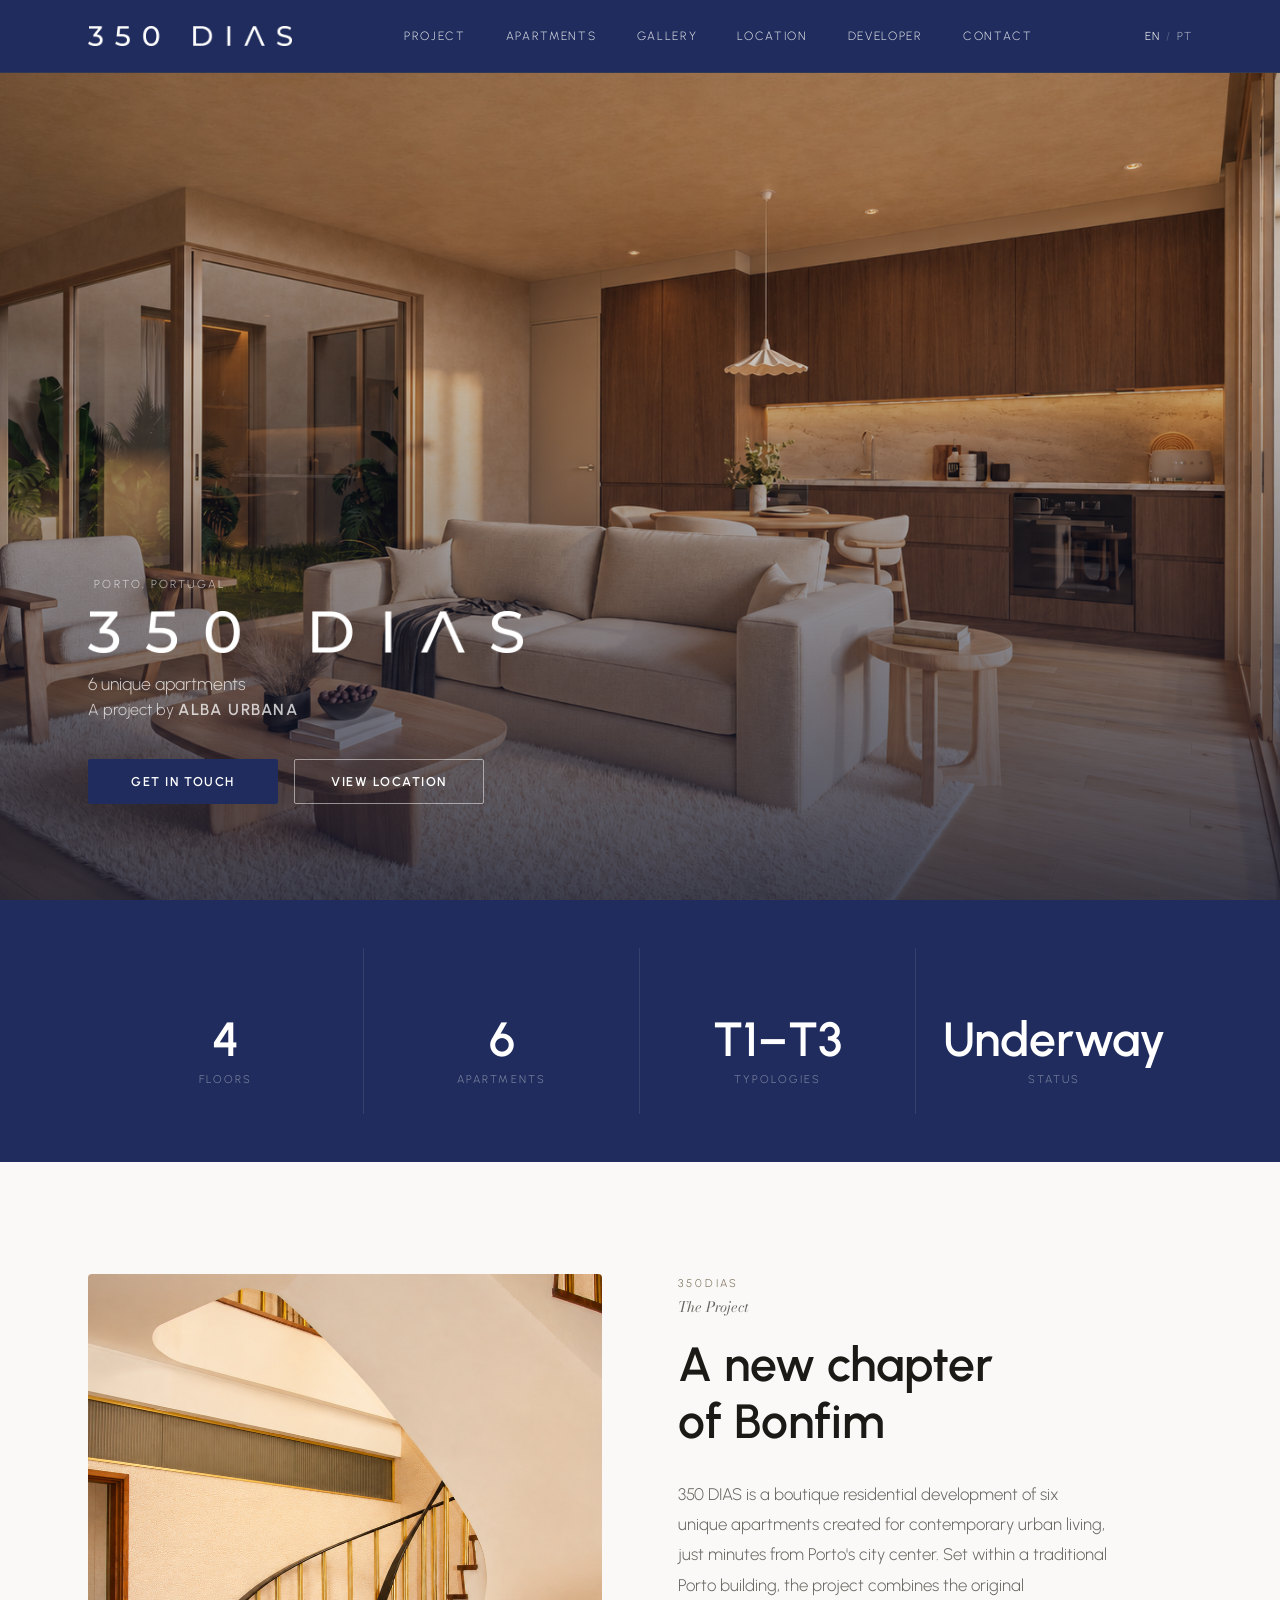
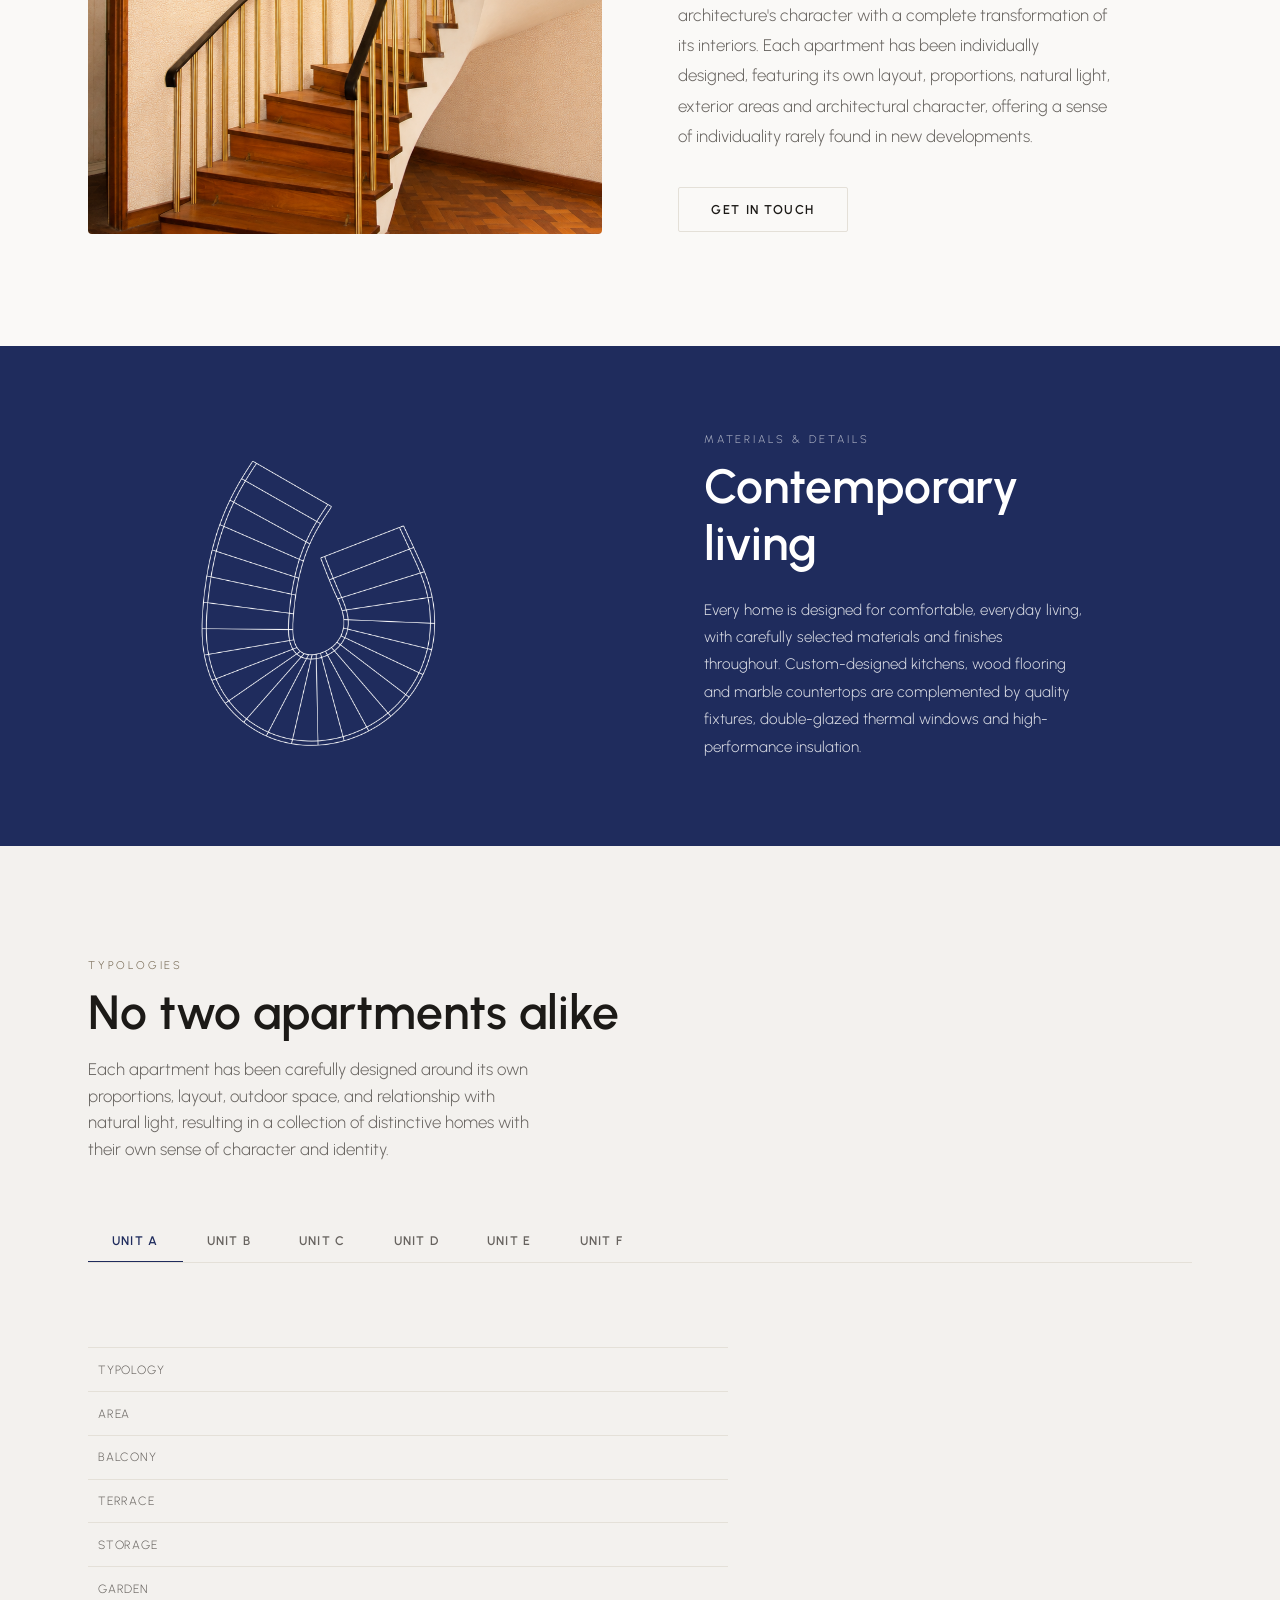
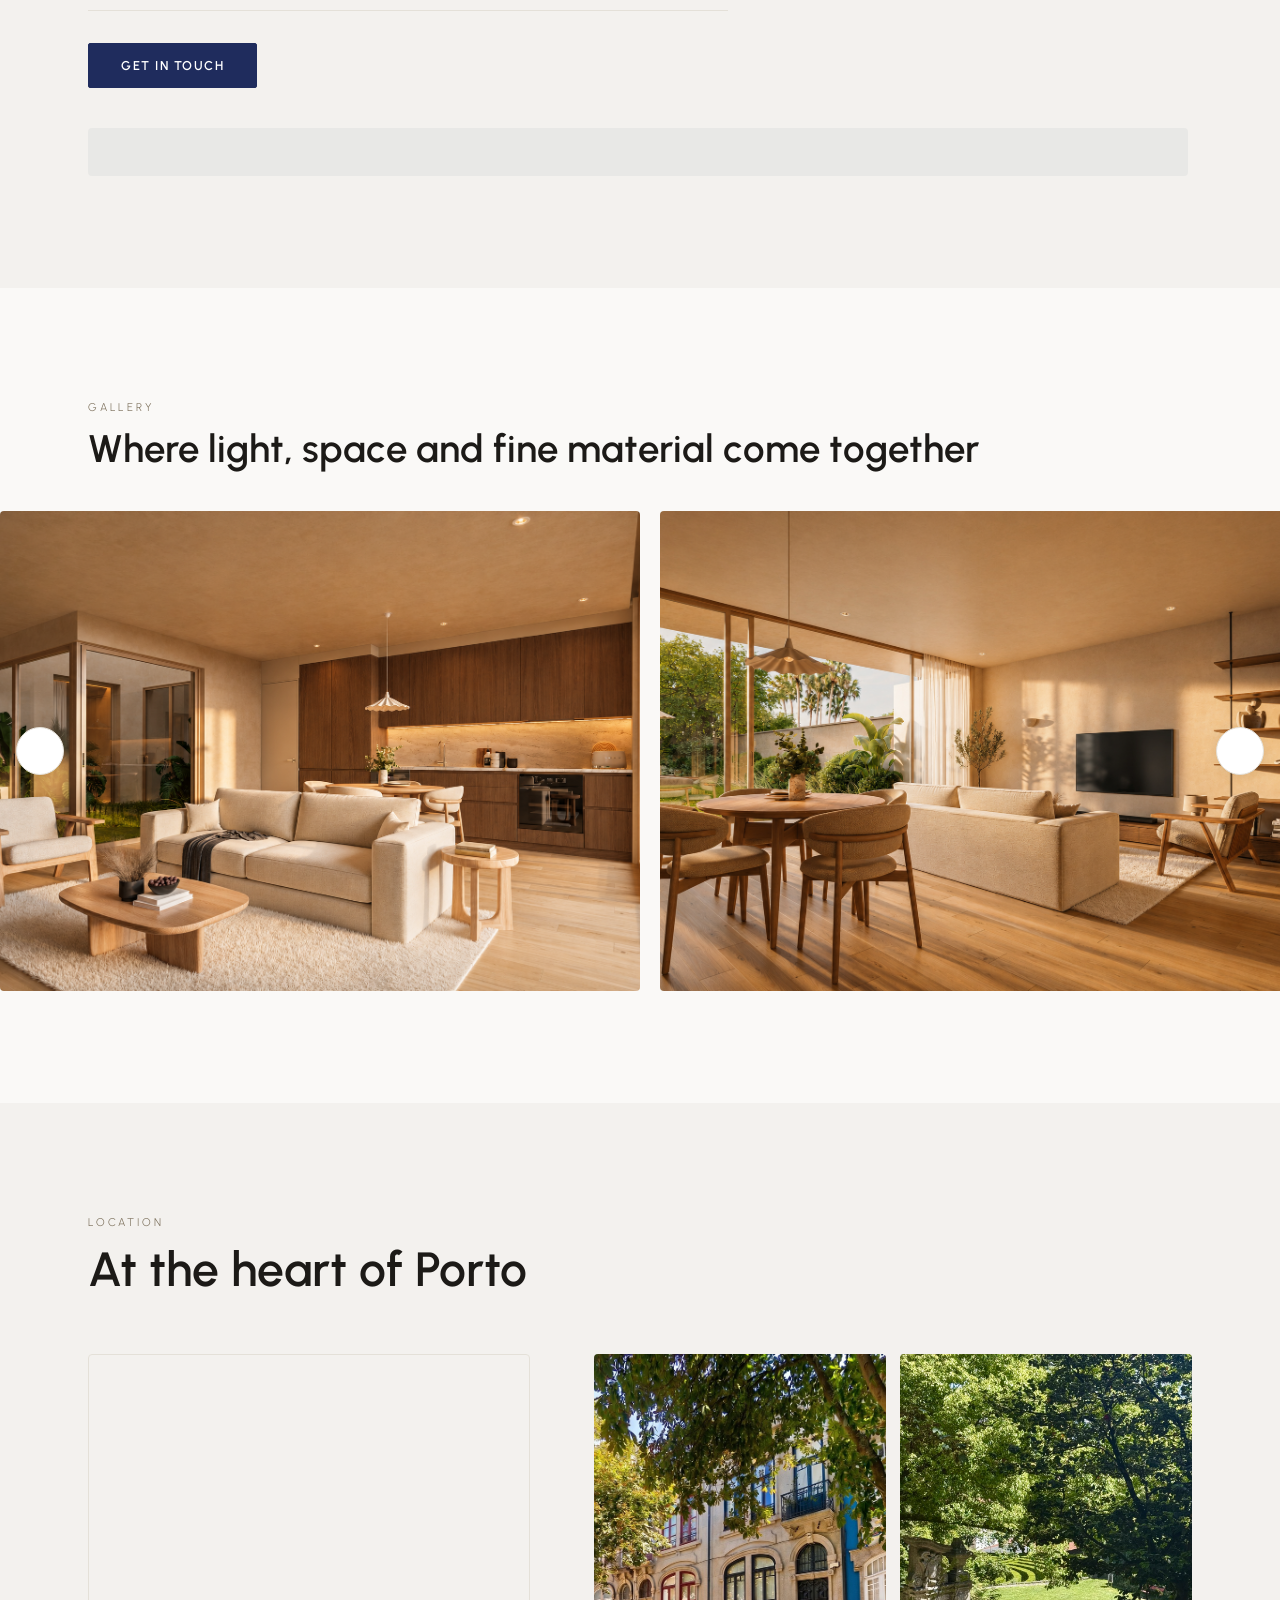
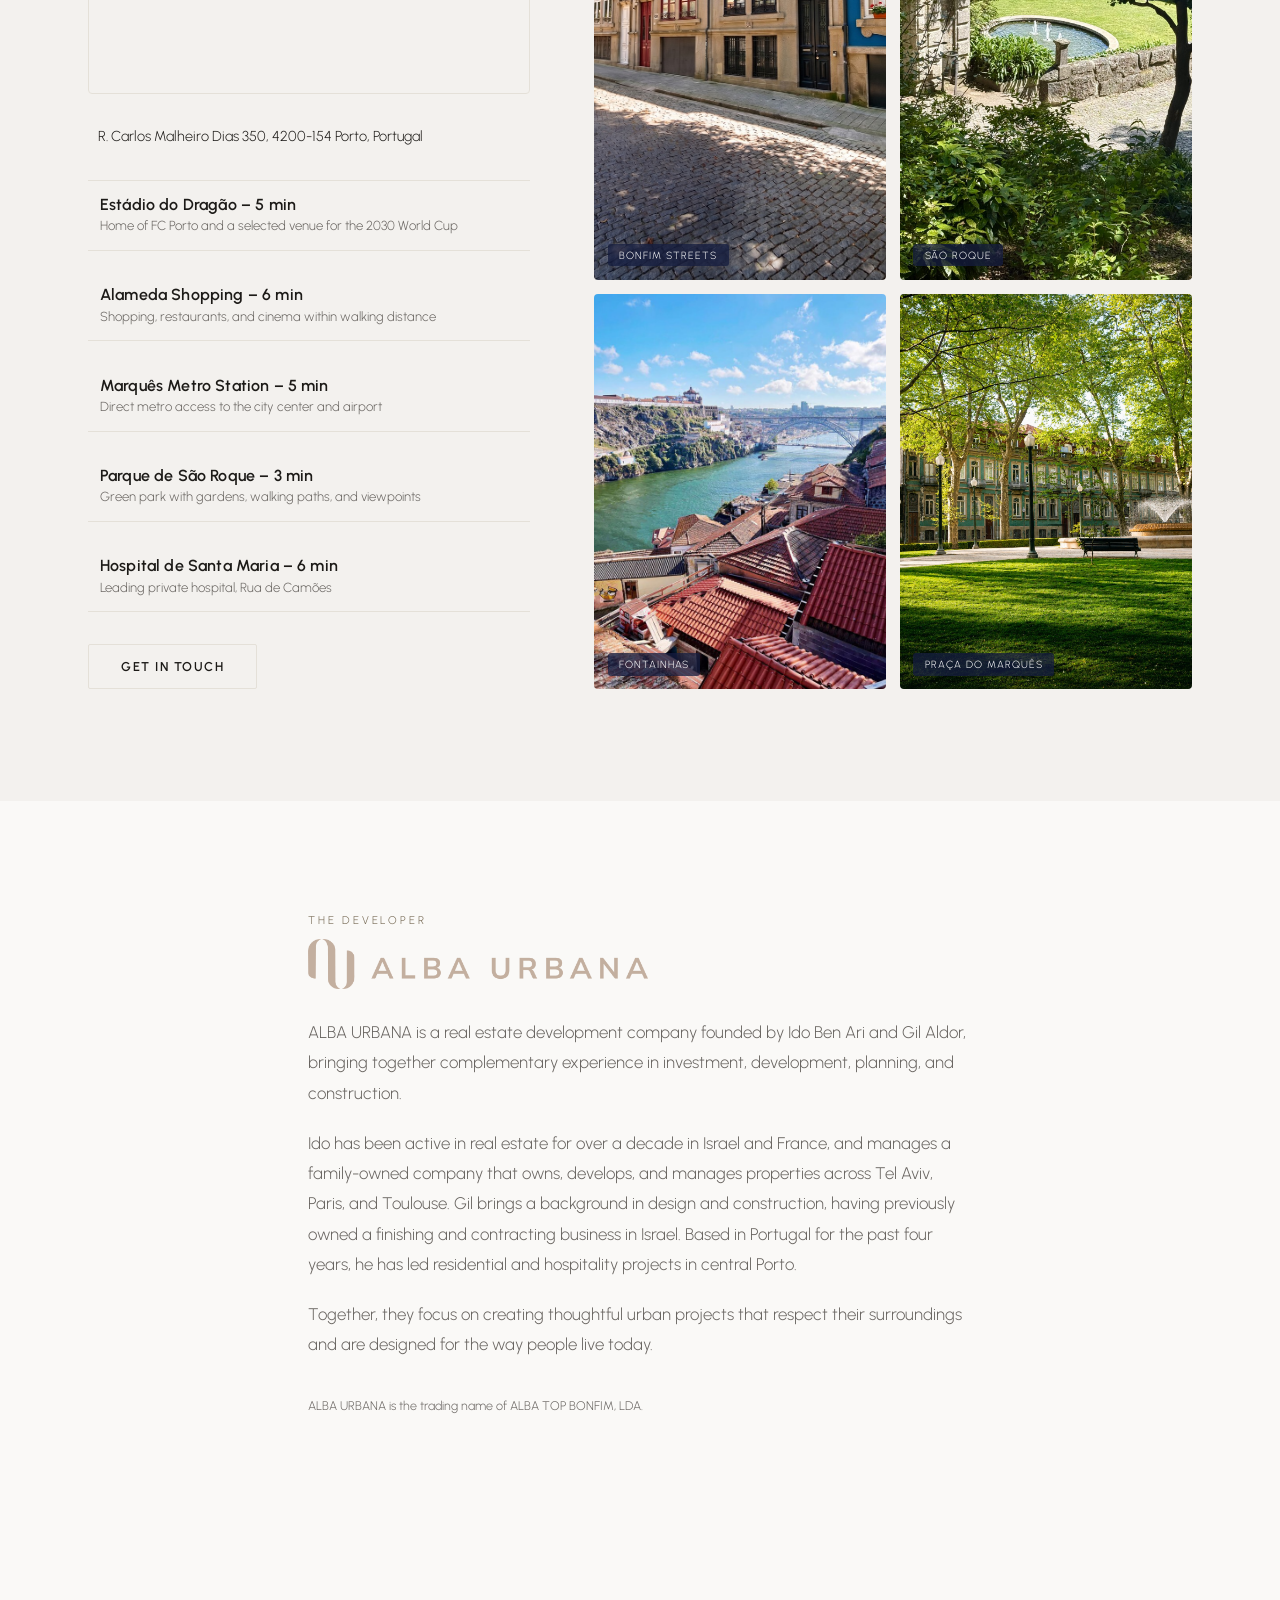
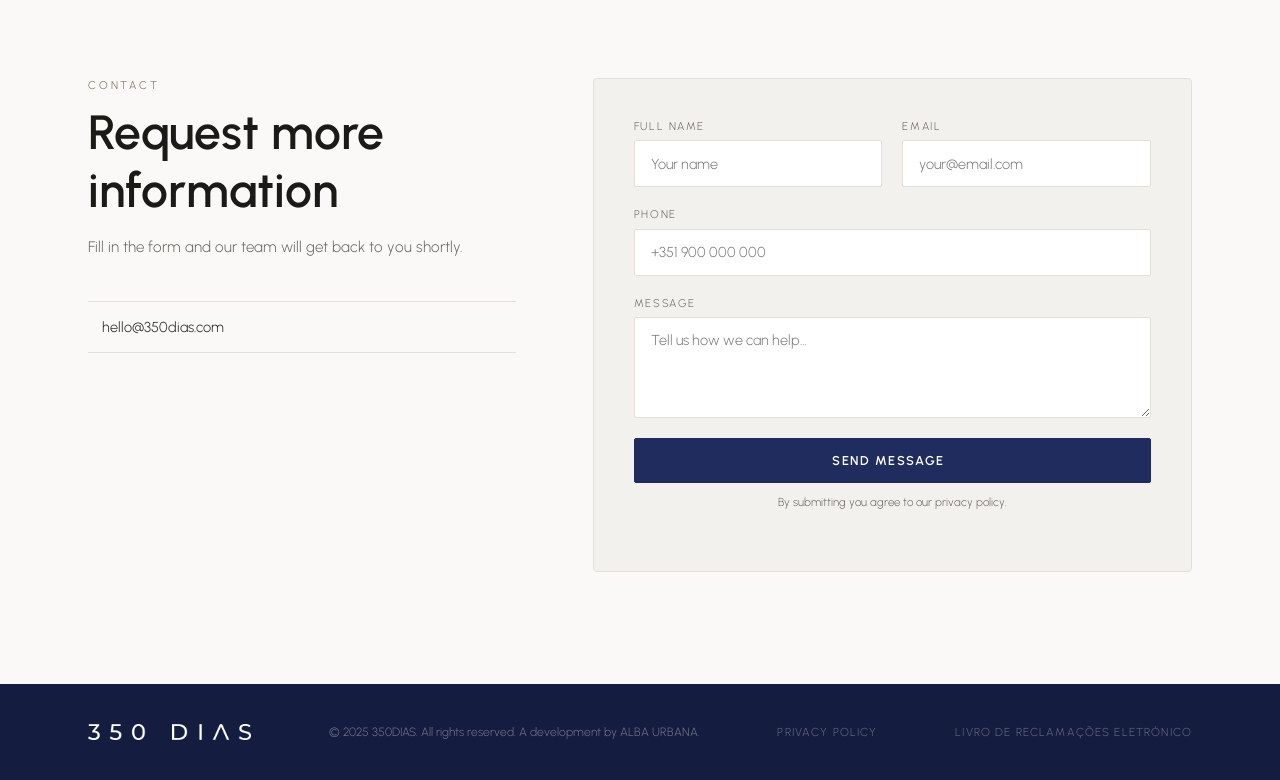
==== index.html @ 70b89080 "Shorten status text to 'Underway' at full stat font size" ====
<!DOCTYPE html>
<html lang="en">
<head>
  <meta charset="UTF-8" />
  <meta name="viewport" content="width=device-width, initial-scale=1.0" />
  <title>350DIAS — A New Residential Vision in Porto</title>
  <meta name="description" content="350DIAS is an exclusive residential development in Porto. Premium apartments designed for comfort, elegance, and the soul of the city." />
  <meta name="keywords" content="350DIAS, Porto real estate, luxury apartments, residential Porto" />
  <meta property="og:title" content="350DIAS — A New Residential Vision in Porto" />
  <meta property="og:description" content="Exclusive residential development in Porto." />
  <meta property="og:image" content="images/gallery-2.jpg" />
  <meta property="og:type" content="website" />

  <!-- Fonts: self-hosted (no external CDN — avoids sending visitor IPs to Google before consent) -->
  <link rel="stylesheet" href="assets/fonts/fonts.css" />

  <!-- Lucide Icons -->
  <script src="https://unpkg.com/lucide@latest/dist/umd/lucide.js"></script>

  <link rel="stylesheet" href="styles.css" />
</head>
<body>

  <a class="skip-link" href="#home">Skip to content</a>

  <!-- ── NAV ───────────────────────────────── -->
  <header class="nav" id="nav">
    <div class="nav__inner">
      <a class="nav__logo" href="#home"><img src="images/350dias-logo-white.png" alt="350 DIAS" /></a>

      <nav class="nav__links">
        <a href="#about">Project</a>
        <a href="#apartments">Apartments</a>
        <a href="#gallery">Gallery</a>
        <a href="#location">Location</a>
        <a href="#developers">Developer</a>
        <a href="#contact">Contact</a>
      </nav>

      <div class="nav__controls">
        <div class="lang-toggle" id="langToggle">
          <button class="lang-btn active" data-lang="en" aria-pressed="true">EN</button>
          <span class="lang-sep">/</span>
          <button class="lang-btn" data-lang="pt" aria-pressed="false">PT</button>
        </div>
        <button class="nav__burger" id="navBurger" aria-label="Menu">
          <i data-lucide="menu"></i>
        </button>
      </div>
    </div>

    <div class="nav__drawer" id="navDrawer">
      <a href="#about"      class="drawer-link">Project</a>
      <a href="#apartments" class="drawer-link">Apartments</a>
      <a href="#gallery"    class="drawer-link">Gallery</a>
      <a href="#location"   class="drawer-link">Location</a>
      <a href="#developers" class="drawer-link">Developer</a>
      <a href="#contact"    class="drawer-link">Contact</a>
    </div>
  </header>

  <main id="home" tabindex="-1">

    <!-- ── HERO ──────────────────────────────
         ADD SLIDESHOW IMAGES:
         Slide 1 uses gallery-2.jpg; slides 2–4 use hero-2.jpg, hero-3.jpg, gallery-4.jpg
         in the /images/ folder.
         To add another image: copy one .hero__slide
         div below and change the filename.
    ─────────────────────────────────────────── -->
    <section class="hero" id="hero">
      <div class="hero__slideshow" id="heroSlideshow" aria-hidden="true">
        <div class="hero__slide active" style="background-image:url('images/gallery-2.jpg')"></div>
        <div class="hero__slide"        style="background-image:url('images/hero-2.jpg')"></div>
        <div class="hero__slide"        style="background-image:url('images/hero-3.jpg')"></div>
        <div class="hero__slide"        style="background-image:url('images/gallery-4.jpg')"></div>
      </div>
      <div class="hero__overlay"></div>

      <div class="hero__content">
        <span class="hero__location">
          <i data-lucide="map-pin"></i>
          Porto, Portugal
        </span>
        <h1 class="hero__heading">
          <img src="images/350dias-logo-white.png" alt="350 DIAS" />
        </h1>
        <p class="hero__sub">
          6 unique apartments
        </p>
        <p class="hero__by">
          A project by <strong>ALBA URBANA</strong>
        </p>
        <div class="hero__ctas">
          <a href="#contact" class="btn btn--primary">Get in Touch</a>
          <a href="#location" class="btn btn--ghost">View Location</a>
        </div>
      </div>

      <div class="hero__scroll" aria-hidden="true">
        <i data-lucide="chevron-down"></i>
      </div>
    </section>

    <!-- ── STATS ─────────────────────────────── -->
    <section class="stats">
      <div class="container">
        <div class="stats__grid">
          <div class="stat"><span class="stat__value">4</span><span class="stat__label">Floors</span></div>
          <div class="stat"><span class="stat__value">6</span><span class="stat__label">Apartments</span></div>
          <div class="stat"><span class="stat__value">T1–T3</span><span class="stat__label">Typologies</span></div>
          <div class="stat"><span class="stat__value">Underway</span><span class="stat__label">Status</span></div>
        </div>
      </div>
    </section>

    <!-- ── ABOUT ─────────────────────────────── -->
    <section class="about section" id="about">
      <div class="container about__grid">
        <div class="about__image-wrap">
          <div class="about__image"
               style="background-image:url('images/gallery-1.jpg')"></div>
        </div>
        <div class="about__text">
          <span class="section-label">350DIAS</span>
          <span class="about__by">The Project</span>
          <h2 class="section-heading">
            A new chapter<br>of Bonfim
          </h2>
          <div class="about__body">
            <p>
              350 DIAS is a boutique residential development of six unique apartments
              created for contemporary urban living, just minutes from Porto's city center.
              Set within a traditional Porto building, the project combines the original
              architecture's character with a complete transformation of its interiors.
              Each apartment has been individually designed, featuring its own layout,
              proportions, natural light, exterior areas and architectural character,
              offering a sense of individuality rarely found in new developments.
            </p>
          </div>
          <a href="#contact" class="btn btn--outline">Get in Touch</a>
        </div>
      </div>
    </section>

    <!-- ── HERITAGE ──────────────────────────── -->
    <section class="heritage" id="heritage">
      <div class="heritage__grid">
        <div class="heritage__image-wrap">
          <img src="images/staircase-line-art.png" alt="Staircase plan drawing" loading="lazy" />
        </div>
        <div class="heritage__panel">
          <span class="heritage__label">Materials &amp; Details</span>
          <h2 class="heritage__heading">Contemporary living</h2>
          <div class="heritage__body">
            <p>
              Every home is designed for comfortable, everyday living, with carefully
              selected materials and finishes throughout. Custom-designed kitchens, wood
              flooring and marble countertops are complemented by quality fixtures,
              double-glazed thermal windows and high-performance insulation.
            </p>
          </div>
        </div>
      </div>
    </section>

    <!-- ── APARTMENTS ─────────────────────────
         UNIT IMAGES: place unit-a.png ... unit-f.png
         in /images/ folder.
         STATUS: edit status in content.js
         ("available" or "sold")
    ─────────────────────────────────────────── -->
    <section class="apartments section section--alt" id="apartments">
      <div class="container">
        <div class="section-header">
          <span class="section-label">Typologies</span>
          <h2 class="section-heading">No two apartments alike</h2>
          <p class="section-sub">Each apartment has been carefully designed around its own proportions, layout, outdoor space, and relationship with natural light, resulting in a collection of distinctive homes with their own sense of character and identity.</p>
        </div>

        <!-- Tabs -->
        <div class="apt-tabs" id="aptTabs" role="tablist">
          <!-- Built by main.js from CONTENT.units -->
        </div>

        <!-- Panel -->
        <div class="apt-panel" id="aptPanel">
          <!-- Top: details -->
          <div class="apt-details">
            <div class="apt-details__header">
              <h3 id="aptName" class="apt-details__name"></h3>
              <span id="aptStatus" class="apt-status"></span>
            </div>
            <dl class="apt-details__list">
              <div class="apt-detail">
                <dt><i data-lucide="layout-grid"></i> Typology</dt>
                <dd id="aptTypology"></dd>
              </div>
              <div class="apt-detail">
                <dt><i data-lucide="maximize-2"></i> Area</dt>
                <dd id="aptArea"></dd>
              </div>
              <div class="apt-detail">
                <dt><i data-lucide="sun"></i> Balcony</dt>
                <dd id="aptBalcony"></dd>
              </div>
              <div class="apt-detail">
                <dt><i data-lucide="square"></i> Terrace</dt>
                <dd id="aptTerrace"></dd>
              </div>
              <div class="apt-detail">
                <dt><i data-lucide="archive"></i> Storage</dt>
                <dd id="aptStorage"></dd>
              </div>
              <div class="apt-detail">
                <dt><i data-lucide="trees"></i> Garden</dt>
                <dd id="aptGarden"></dd>
              </div>
            </dl>
            <a href="#contact" class="btn btn--primary">Get in Touch</a>
          </div>

          <!-- Bottom: floor plan(s) -->
          <div class="apt-image-wrap"><!-- filled by JS: one or two floor plans --></div>
          <div class="apt-floor__hint" aria-hidden="true">
            <i data-lucide="move-horizontal"></i>
            <span>Drag to explore</span>
          </div>
        </div>
      </div>
    </section>

    <!-- ── GALLERY ────────────────────────────
         Add images named gallery-1.jpg, gallery-2.jpg ...
         Place them in /images/ folder.
         To add: copy a .gallery__item div below.
    ─────────────────────────────────────────── -->
    <section class="gallery section" id="gallery">
      <div class="container">
        <div class="section-header">
          <span class="section-label">Gallery</span>
          <h2 class="section-heading gallery__heading">Where light, space and fine material come together</h2>
        </div>
      </div>

      <div class="gallery__wrapper">
        <button class="gallery__arrow gallery__arrow--prev" id="galleryPrev" aria-label="Previous">
          <i data-lucide="arrow-left"></i>
        </button>
        <div class="gallery__track" id="galleryTrack">
          <div class="gallery__item"><img src="images/gallery-2.jpg" alt="Entrance"     loading="lazy" /></div>
          <div class="gallery__item"><img src="images/gallery-3.jpg" alt="Building"     loading="lazy" /></div>
          <div class="gallery__item"><img src="images/gallery-4.jpg" alt="Building 2"   loading="lazy" /></div>
          <div class="gallery__item"><img src="images/gallery-5.jpg" alt="Neighborhood" loading="lazy" /></div>
          <div class="gallery__item"><img src="images/gallery-6.jpg" alt="Building facade" loading="lazy" /></div>
          <div class="gallery__item"><img src="images/gallery-7.jpg" alt="Common area"     loading="lazy" /></div>
          <div class="gallery__item"><img src="images/gallery-8.jpg" alt="Rooftop terrace" loading="lazy" /></div>
          <div class="gallery__item"><img src="images/gallery-9.jpg" alt="Garden view"     loading="lazy" /></div>
          <div class="gallery__item"><img src="images/hero-2.jpg" alt="Building front facade" loading="lazy" /></div>
          <div class="gallery__item"><img src="images/hero-3.jpg" alt="Rear facade and garden" loading="lazy" /></div>
        </div>
        <button class="gallery__arrow gallery__arrow--next" id="galleryNext" aria-label="Next">
          <i data-lucide="arrow-right"></i>
        </button>
      </div>
      <div class="gallery__hint" aria-hidden="true">
        <i data-lucide="move-horizontal"></i>
        <span>Drag to explore</span>
      </div>
    </section>

        <!-- ── LOCATION ──────────────────────────── -->
    <section class="location section section--alt" id="location">
      <div class="container">
        <div class="section-header">
          <span class="section-label">Location</span>
          <h2 class="section-heading">At the heart of Porto</h2>
        </div>
      </div>
      <div class="location__grid container">
        <div class="location__info">
          <div class="location__map">
            <iframe
              title="350DIAS map"
              src="https://www.google.com/maps/embed?pb=!1m18!1m12!1m3!1d3004.5!2d-8.6163!3d41.1621!2m3!1f0!2f0!3f0!3m2!1i1024!2i768!4f13.1!3m3!1m2!1s0xd2464a09f6c40f1%3A0x1!2sR.+Carlos+Malheiro+Dias+350%2C+4200-154+Porto!5e0!3m2!1spt!2spt!4v1"
              width="100%" height="100%" style="border:0" allowfullscreen loading="lazy">
            </iframe>
          </div>
          <div class="location__highlights">
          <p class="location__address">
            <i data-lucide="map-pin"></i>
            R. Carlos Malheiro Dias 350, 4200-154 Porto, Portugal
          </p>
          <ul class="location__list location__list--rich">

            <li class="location__item">
              <span class="location__icon">
                <i data-lucide="landmark"></i>
              </span>
              <span class="location__item-text">
                <strong>Estádio do Dragão – 5 min</strong>
                <span>Home of FC Porto and a selected venue for the 2030 World Cup</span>
              </span>
            </li>

            <li class="location__item">
              <span class="location__icon">
                <i data-lucide="shopping-bag"></i>
              </span>
              <span class="location__item-text">
                <strong>Alameda Shopping – 6 min</strong>
                <span>Shopping, restaurants, and cinema within walking distance</span>
              </span>
            </li>

            <li class="location__item">
              <span class="location__icon">
                <i data-lucide="train-front"></i>
              </span>
              <span class="location__item-text">
                <strong>Marquês Metro Station – 5 min</strong>
                <span>Direct metro access to the city center and airport</span>
              </span>
            </li>

            <li class="location__item">
              <span class="location__icon">
                <i data-lucide="trees"></i>
              </span>
              <span class="location__item-text">
                <strong>Parque de São Roque – 3 min</strong>
                <span>Green park with gardens, walking paths, and viewpoints</span>
              </span>
            </li>

            <li class="location__item">
              <span class="location__icon">
                <i data-lucide="hospital"></i>
              </span>
              <span class="location__item-text">
                <strong>Hospital de Santa Maria – 6 min</strong>
                <span>Leading private hospital, Rua de Camões</span>
              </span>
            </li>

          </ul>
          <a href="#contact" class="btn btn--outline">Get in Touch</a>
          </div>
        </div>
        <div class="location__gallery">
          <div class="location__photo">
            <img src="images/location-park.jpg" alt="Bonfim streets" loading="lazy" />
            <span class="location__photo-caption">Bonfim Streets</span>
          </div>
          <div class="location__photo">
            <img src="images/location-sao-roque-2.jpg" alt="São Roque" loading="lazy" />
            <span class="location__photo-caption">São Roque</span>
          </div>
          <div class="location__photo">
            <img src="images/location-fontainhas.jpg" alt="Fontainhas" loading="lazy" />
            <span class="location__photo-caption">Fontainhas</span>
          </div>
          <div class="location__photo">
            <img src="images/location-marques.jpg" alt="Praça do Marquês" loading="lazy" />
            <span class="location__photo-caption">Praça do Marquês</span>
          </div>
        </div>
      </div>
    </section>

    <!-- ── DEVELOPERS ────────────────────────── -->
    <section class="developers section" id="developers">
      <div class="container developers__inner">
        <span class="section-label">The Developer</span>
        <img src="images/alba-urbana-logo.png" alt="ALBA URBANA" class="developers__logo" />
        <div class="about__body developers__body">
          <p>
            ALBA URBANA is a real estate development company founded by Ido Ben Ari and
            Gil Aldor, bringing together complementary experience in investment, development,
            planning, and construction.
          </p>
          <p>
            Ido has been active in real estate for over a decade in Israel and France, and
            manages a family-owned company that owns, develops, and manages properties across
            Tel Aviv, Paris, and Toulouse. Gil brings a background in design and construction,
            having previously owned a finishing and contracting business in Israel. Based in
            Portugal for the past four years, he has led residential and hospitality projects
            in central Porto.
          </p>
          <p>
            Together, they focus on creating thoughtful urban projects that respect their
            surroundings and are designed for the way people live today.
          </p>
          <p class="developers__legal-note" style="font-size:0.78rem;color:var(--color-muted);margin-top:1rem;">
            ALBA URBANA is the trading name of ALBA TOP BONFIM, LDA.
          </p>
        </div>
      </div>
    </section>

    <!-- ── CONTACT ───────────────────────────── -->
    <section class="contact section" id="contact">
      <div class="container contact__grid">
        <div class="contact__info">
          <span class="section-label">Contact</span>
          <h2 class="section-heading">Request more information</h2>
          <p class="contact__sub">Fill in the form and our team will get back to you shortly.</p>
          <ul class="contact__channels">
            <li><a href="mailto:hello@350dias.com"><i data-lucide="mail"></i> hello@350dias.com</a></li>
          </ul>
        </div>
        <div class="contact__form-wrap">
          <form class="contact__form" id="contactForm" novalidate>
            <div class="form-row">
              <div class="form-group">
                <label for="fieldName">Full name</label>
                <input type="text" id="fieldName" name="fi-text-fullName" placeholder="Your name" required />
              </div>
              <div class="form-group">
                <label for="fieldEmail">Email</label>
                <input type="email" id="fieldEmail" name="fi-sender-email" placeholder="your@email.com" required />
              </div>
            </div>
            <div class="form-group">
              <label for="fieldPhone">Phone</label>
              <input type="tel" id="fieldPhone" name="fi-sender-phone" placeholder="+351 900 000 000" />
            </div>
            <div class="form-group">
              <label for="fieldMessage">Message</label>
              <textarea id="fieldMessage" name="fi-text-message" rows="4" placeholder="Tell us how we can help…"></textarea>
            </div>
            <button type="submit" class="btn btn--primary btn--full">
              Send message <i data-lucide="send"></i>
            </button>
            <p class="form__note">By submitting you agree to our privacy policy.</p>
            <p class="form__status" id="formStatus" aria-live="polite"></p>
          </form>
        </div>
      </div>
    </section>

  </main>

  <!-- ── FOOTER ───────────────────────────── -->
  <footer class="footer">
    <div class="container footer__inner">
      <span class="footer__logo"><img src="images/350dias-logo-white.png" alt="350 DIAS" /></span>
      <p class="footer__copy">© 2025 350DIAS. All rights reserved. A development by ALBA URBANA.</p>
      <a href="privacy-policy.html" class="footer__privacy">Privacy Policy</a>
      <a href="https://www.livroreclamacoes.pt/Inicio/" target="_blank" rel="noopener" class="footer__privacy">Livro de Reclamações Eletrónico</a>
    </div>
  </footer>

  <!-- ── FLOOR PLAN / GALLERY LIGHTBOX ───────── -->
  <div class="lightbox" id="lightbox" role="dialog" aria-modal="true" aria-hidden="true">
    <button class="lightbox__close" id="lightboxClose" aria-label="Close">&times;</button>
    <button class="lightbox__nav lightbox__nav--prev" id="lightboxPrev" aria-label="Previous">
      <svg viewBox="0 0 24 24" fill="none" stroke="currentColor" stroke-width="2"><path d="M15 18l-6-6 6-6"/></svg>
    </button>
    <img class="lightbox__img" id="lightboxImg" src="" alt="" />
    <button class="lightbox__nav lightbox__nav--next" id="lightboxNext" aria-label="Next">
      <svg viewBox="0 0 24 24" fill="none" stroke="currentColor" stroke-width="2"><path d="M9 18l6-6-6-6"/></svg>
    </button>
    <span class="lightbox__counter" id="lightboxCounter"></span>
  </div>

  <script src="https://forminit.com/sdk/v1/forminit.js"></script>
  <script src="content.js"></script>
  <script src="main.js"></script>
</body>
</html>
---- assets/fonts/fonts.css ----
/* Self-hosted fonts — replaces the fonts.googleapis.com / fonts.gstatic.com
   CDN links. Loading fonts directly from Google sends visitor IP addresses
   to Google before consent is given, which is a GDPR issue. These files
   are served from your own domain instead.

   Paths below are relative to this file (not root-absolute), so this works
   whether the site is served from a domain root or a subfolder like
   idobenari-collab.github.io/dias350/. */

/* Bodoni Moda — 18pt optical-size cut, used for primary headings */
@font-face {
  font-family: 'Bodoni Moda 18pt';
  font-style: normal;
  font-weight: 400;
  font-display: swap;
  src: url('bodoni-moda-18pt-400-normal.woff2') format('woff2');
}
@font-face {
  font-family: 'Bodoni Moda 18pt';
  font-style: italic;
  font-weight: 400;
  font-display: swap;
  src: url('bodoni-moda-18pt-400-italic.woff2') format('woff2');
}

/* Urbanist — body text (Light) and subheadings/buttons (SemiBold) */
@font-face {
  font-family: 'Urbanist';
  font-style: normal;
  font-weight: 300;
  font-display: swap;
  src: url('urbanist-300-normal.woff2') format('woff2');
}
@font-face {
  font-family: 'Urbanist';
  font-style: normal;
  font-weight: 600;
  font-display: swap;
  src: url('urbanist-600-normal.woff2') format('woff2');
}
---- styles.css ----
/* ═══════════════════════════════════════════════════════════════
   350DIAS — styles.css
   Mobile-first, premium real estate
═══════════════════════════════════════════════════════════════ */

:root {
  --color-bg:       #faf9f7;
  --color-surface:  #f3f1ee;
  --color-border:   #e4e0d8;
  --color-text:     #1c1a17;
  --color-muted:    #67635f;
  --color-accent:   #b8a98a;
  --color-accent-dk:#72654f;
  --color-white:    #ffffff;
  --color-sold:     #c0392b;
  --color-avail:    #5a7a5a;

  /* Brochure navy — matched to the staircase line-art illustration */
  --color-navy:     #1f2c5d;
  --color-navy-dk:  #141d3f;

  --font-display: 'Bodoni Moda 18pt', Georgia, serif;
  --font-body:    'Urbanist', system-ui, sans-serif;

  --container: 1200px;
  --nav-h:     72px;
  --ease:      cubic-bezier(0.22, 1, 0.36, 1);
  --t-fast:    0.18s var(--ease);
  --t-med:     0.35s var(--ease);
}

/* ── RESET ───────────────────────────────── */
*, *::before, *::after { box-sizing: border-box; margin: 0; padding: 0; }
html  { scroll-behavior: smooth; font-size: 16px; }
body  { font-family: var(--font-body); font-weight: 300; color: var(--color-text); background: var(--color-bg); -webkit-font-smoothing: antialiased; overflow-x: hidden; }
img   { display: block; max-width: 100%; height: auto; }
ul    { list-style: none; }
a     { color: inherit; text-decoration: none; transition: opacity var(--t-fast); }
a:hover { opacity: 0.65; }

/* Visible keyboard-focus ring on every interactive element */
a:focus-visible, button:focus-visible, input:focus-visible, textarea:focus-visible {
  outline: 2px solid var(--color-navy); outline-offset: 2px;
}

.skip-link {
  position: absolute; left: 1rem; top: -3rem;
  background: var(--color-navy); color: var(--color-white);
  padding: 0.75rem 1.25rem; border-radius: 4px;
  font-size: 0.85rem; z-index: 1000;
  transition: top var(--t-fast);
}
.skip-link:focus { top: 1rem; }

/* ── CONTAINER ───────────────────────────── */
.container { width: 100%; max-width: var(--container); margin-inline: auto; padding-inline: clamp(1.25rem, 5vw, 3rem); }

/* ── SECTION ─────────────────────────────── */
.section      { padding-block: clamp(4rem, 10vw, 7rem); }
.section--alt { background: var(--color-surface); }

.section-header { margin-bottom: clamp(2rem, 5vw, 3.5rem); }

.section-label {
  display: block;
  font-size: 0.7rem;
  font-weight: 500;
  letter-spacing: 0.25em;
  text-transform: uppercase;
  color: var(--color-accent-dk);
  margin-bottom: 0.75rem;
}

.section-heading {
  font-family: var(--font-body);
  font-weight: 600;
  font-size: clamp(1.8rem, 4vw, 3rem);
  line-height: 1.2;
  max-width: 36ch;
}
.section-sub {
  font-size: clamp(0.9rem, 1.5vw, 1.05rem);
  color: var(--color-muted);
  max-width: 46ch;
  margin-top: 0.85rem;
  line-height: 1.6;
}

/* ── BUTTONS ─────────────────────────────── */
.btn {
  display: inline-flex; align-items: center; gap: 0.5rem;
  padding: 0.875rem 2rem;
  font-family: var(--font-body);
  font-size: 0.8rem;
  font-weight: 600;
  letter-spacing: 0.12em;
  text-transform: uppercase;
  border: 1px solid transparent;
  cursor: pointer;
  border-radius: 2px;
  transition: background var(--t-fast), color var(--t-fast), border-color var(--t-fast);
}
.btn--full { width: 100%; justify-content: center; }
.btn--primary { background: var(--color-navy); color: var(--color-white); border-color: var(--color-navy); }
.btn--primary:hover { background: var(--color-accent-dk); border-color: var(--color-accent-dk); opacity: 1; }
.btn--ghost   { background: transparent; color: var(--color-white); border-color: rgba(255,255,255,0.5); }
.btn--ghost:hover { background: rgba(255,255,255,0.12); opacity: 1; }
.btn--outline { background: transparent; color: var(--color-text); border-color: var(--color-border); }
.btn--outline:hover { border-color: var(--color-text); opacity: 1; }

/* ── NAVIGATION ──────────────────────────── */
.nav {
  position: fixed; top: 0; left: 0; right: 0; z-index: 100;
  height: var(--nav-h);
  background: var(--color-navy);
  transition: box-shadow var(--t-med), background var(--t-med);
}
.nav.scrolled {
  background: var(--color-navy-dk);
  box-shadow: 0 1px 0 rgba(0,0,0,0.15);
}
.nav__inner {
  display: flex; align-items: center; justify-content: space-between;
  height: 100%; padding-inline: clamp(1.25rem, 5vw, 3rem);
  max-width: var(--container); margin-inline: auto;
}
.nav__logo {
  display: flex; align-items: center;
}
.nav__logo img {
  display: block; height: 20px; width: auto;
}

.nav__links { display: none; gap: 2.5rem; }
@media (min-width: 900px) { .nav__links { display: flex; } }
.nav__links a {
  font-size: 0.75rem; letter-spacing: 0.14em; text-transform: uppercase;
  color: rgba(255,255,255,0.85);
  transition: color var(--t-fast);
}
.nav__links a:hover { color: var(--color-white); opacity: 1; }

.nav__controls { display: flex; align-items: center; gap: 1.25rem; }

.lang-toggle { display: flex; align-items: center; gap: 0.4rem; }
.lang-btn {
  background: none; border: none;
  font-family: var(--font-body); font-size: 0.72rem; letter-spacing: 0.1em;
  color: rgba(255,255,255,0.65); cursor: pointer; padding: 0;
  transition: color var(--t-fast);
}
.lang-btn.active { color: var(--color-white); font-weight: 500; }
.lang-sep { color: rgba(255,255,255,0.3); font-size: 0.72rem; }

.nav__burger {
  display: flex; align-items: center; justify-content: center;
  background: none; border: none; cursor: pointer; padding: 0.25rem;
  color: var(--color-white);
}
.nav__burger svg { width: 22px; height: 22px; }
@media (min-width: 900px) { .nav__burger { display: none; } }

.nav__drawer {
  display: flex; flex-direction: column;
  background: var(--color-navy-dk);
  border-top: 1px solid rgba(255,255,255,0.12);
  max-height: 0; overflow: hidden;
  transition: max-height var(--t-med), padding var(--t-med);
}
.nav__drawer.open { max-height: 400px; padding-block: 1.5rem; }
.drawer-link {
  padding: 0.85rem clamp(1.25rem, 5vw, 3rem);
  font-size: 0.8rem; letter-spacing: 0.12em; text-transform: uppercase;
  color: var(--color-white);
  border-bottom: 1px solid rgba(255,255,255,0.12);
}
.drawer-link:last-child { border-bottom: none; }

/* ── HERO ────────────────────────────────── */
.hero {
  position: relative;
  height: 100svh; min-height: 600px;
  display: flex; align-items: flex-end;
  padding-bottom: clamp(3rem, 8vw, 6rem);
  overflow: hidden;
}

/* Slideshow */
.hero__slideshow { position: absolute; inset: 0; z-index: 0; }
.hero__slide {
  position: absolute; inset: 0;
  background-size: cover; background-position: center;
  opacity: 0;
  transition: opacity 1.5s ease-in-out;
}
.hero__slide.active { opacity: 1; }

.hero__overlay {
  position: absolute; inset: 0; z-index: 1;
  background: linear-gradient(to top, rgba(19,25,48,0.78) 0%, rgba(19,25,48,0.22) 60%, rgba(19,25,48,0.1) 100%);
}
.hero__content {
  position: relative; z-index: 2;
  padding-inline: clamp(1.25rem, 5vw, 3rem);
  max-width: var(--container); margin-inline: auto; width: 100%;
}
.hero__location {
  display: inline-flex; align-items: center; gap: 0.4rem;
  font-size: 0.72rem; letter-spacing: 0.18em; text-transform: uppercase;
  color: rgba(255,255,255,0.7); margin-bottom: 1.25rem;
}
.hero__location svg { width: 13px; height: 13px; }
.hero__heading {
  margin-bottom: 1.25rem;
}
.hero__heading img {
  display: block; width: clamp(260px, 34vw, 540px); height: auto;
}
.hero__sub {
  font-size: clamp(0.9rem, 2vw, 1.1rem); font-weight: 300;
  color: rgba(255,255,255,0.75); margin-bottom: 0.35rem; max-width: 44ch;
}
.hero__by {
  font-size: clamp(0.85rem, 1.8vw, 1rem); font-weight: 300;
  color: rgba(255,255,255,0.75); margin-bottom: 2.5rem; max-width: 44ch;
}
.hero__by strong {
  font-weight: 600; letter-spacing: 0.1em;
}
.hero__ctas { display: flex; flex-wrap: wrap; gap: 1rem; }
.hero__ctas .btn { min-width: 190px; justify-content: center; }
@media (max-width: 480px) {
  .hero__ctas { flex-direction: column; }
  .hero__ctas .btn { width: 100%; min-width: 0; }
}
.hero__scroll {
  position: absolute; bottom: 2rem; right: clamp(1.25rem, 5vw, 3rem); z-index: 2;
  color: rgba(255,255,255,0.5); animation: bounce 2s infinite;
}
.hero__scroll svg { width: 22px; height: 22px; }
@keyframes bounce { 0%,100% { transform: translateY(0); } 50% { transform: translateY(6px); } }

/* ── STATS ───────────────────────────────── */
.stats { background: var(--color-navy); padding-block: clamp(2rem, 5vw, 3rem); }
.stats__grid {
  display: grid; grid-template-columns: repeat(2, 1fr);
}
@media (min-width: 640px) { .stats__grid { grid-template-columns: repeat(4, 1fr); } }
.stat {
  display: flex; flex-direction: column; align-items: center; text-align: center;
  padding: 1.75rem 1rem;
  border-right: 1px solid rgba(255,255,255,0.1);
}
.stat:last-child { border-right: none; }
@media (max-width: 639px) {
  .stat:nth-child(2) { border-right: none; }
  .stat:nth-child(1), .stat:nth-child(2) { border-bottom: 1px solid rgba(255,255,255,0.1); }
}
.stats__disclaimer {
  text-align: center;
  font-size: 0.72rem;
  color: rgba(255,255,255,0.45);
  margin-top: 1.25rem;
}
.stat__value {
  font-family: var(--font-body); font-size: clamp(1.8rem, 4vw, 3rem);
  font-weight: 600; color: var(--color-white); line-height: 1.1; margin-bottom: 0.4rem;
  min-height: clamp(3.4rem, 7.5vw, 5.6rem);
  display: flex; align-items: flex-end; justify-content: center;
}
.stat__label { font-size: 0.7rem; letter-spacing: 0.18em; text-transform: uppercase; color: rgba(255,255,255,0.45); }

/* ── ABOUT ───────────────────────────────── */
.about__grid {
  display: grid; grid-template-columns: 1fr;
  gap: clamp(2.5rem, 6vw, 5rem); align-items: center;
}
@media (min-width: 900px) { .about__grid { grid-template-columns: 1fr 1fr; } }

.about__image-wrap {
  position: relative;
  height: clamp(320px, 55vw, 560px);
  overflow: hidden; border-radius: 4px;
}
.about__image {
  position: absolute; inset: -20% 0;
  background-size: cover; background-position: center;
  will-change: transform;
}
.about__text { max-width: 48ch; }
.about__body { display: flex; flex-direction: column; gap: 1.25rem; margin-block: 1.75rem 2.25rem; }
.about__body p { font-size: clamp(0.95rem, 1.5vw, 1.05rem); line-height: 1.8; color: var(--color-muted); }

/* ── HERITAGE (navy brand moment) ─────────── */
.heritage {
  background: var(--color-navy);
  color: var(--color-white);
}
.heritage__grid {
  display: grid; grid-template-columns: 1fr;
}
@media (min-width: 800px) { .heritage__grid { grid-template-columns: 1fr 1fr; } }

.heritage__image-wrap {
  position: relative;
  min-height: 340px;
  display: flex; align-items: center; justify-content: center;
  padding: clamp(2rem, 5vw, 3.5rem);
}
.heritage__image-wrap img {
  width: 100%; max-width: 460px; height: auto;
  object-fit: contain;
}

.heritage__panel {
  display: flex; flex-direction: column; justify-content: center;
  padding: clamp(2.5rem, 6vw, 5rem) clamp(1.25rem, 5vw, 4rem);
}
.heritage__bars {
  display: flex; gap: 5px; margin-bottom: 1.75rem;
}
.heritage__bars span {
  display: block; width: 3px; height: 22px;
  background: var(--color-white); opacity: 0.85;
}
.heritage__label {
  display: block;
  font-size: 0.7rem; font-weight: 500; letter-spacing: 0.25em;
  text-transform: uppercase; color: rgba(255,255,255,0.65);
  margin-bottom: 0.75rem;
}
.heritage__heading {
  font-family: var(--font-body); font-weight: 600;
  font-size: clamp(1.9rem, 4vw, 3rem); line-height: 1.2;
  max-width: 14ch; margin-bottom: 1.5rem;
}
.heritage__body {
  max-width: 42ch;
}
.heritage__body p { font-size: 0.95rem; line-height: 1.8; color: rgba(255,255,255,0.85); text-align: left; }

/* ── APARTMENTS ──────────────────────────── */
.apt-tabs {
  display: flex; flex-wrap: wrap; gap: 0;
  border-bottom: 1px solid var(--color-border);
  margin-bottom: clamp(2rem, 4vw, 3rem);
  overflow-x: auto; scrollbar-width: none;
}
.apt-tabs::-webkit-scrollbar { display: none; }

.apt-tab {
  background: none; border: none;
  border-bottom: 2px solid transparent;
  padding: 0.85rem 1.5rem;
  font-family: var(--font-body); font-size: 0.78rem;
  font-weight: 600; letter-spacing: 0.1em; text-transform: uppercase;
  color: var(--color-muted); cursor: pointer; white-space: nowrap;
  margin-bottom: -1px;
  transition: color var(--t-fast), border-color var(--t-fast);
}
.apt-tab:hover  { color: var(--color-navy); }
.apt-tab.active { color: var(--color-navy); border-bottom-color: var(--color-navy); }

.apt-panel {
  display: flex; flex-direction: column;
  gap: clamp(1.75rem, 4vw, 2.5rem);
  animation: fadeUp 0.4s ease both;
}

@keyframes fadeUp {
  from { opacity: 0; transform: translateY(12px); }
  to   { opacity: 1; transform: translateY(0); }
}

/* Unit image */
.apt-image-wrap {
  border-radius: 4px; overflow: hidden;
  background: #e8e8e6;
  padding: clamp(0.75rem, 2.5vw, 1.5rem);
  display: flex; flex-direction: column;
  justify-content: center; gap: clamp(1rem, 3vw, 1.75rem);
  max-width: 1100px; /* base width for the largest unit (fills the container); JS scales smaller units down proportionally */
  margin-inline: 0; width: 100%;
  transition: max-width 0.3s ease;
}
.apt-floor {
  width: 100%;
  height: clamp(220px, 28vw, 420px);
  display: flex; align-items: center; justify-content: center;
}
.apt-floor img {
  display: block; width: auto; height: 100%; max-width: 100%;
  object-fit: contain;
  background: #fff;
  transition: opacity 0.3s ease;
}
.apt-floor__label {
  display: block;
  font-size: 0.7rem; font-weight: 600; letter-spacing: 0.16em;
  text-transform: uppercase; color: var(--color-navy);
  margin-bottom: 0.6rem;
}
/* Two-floor duplex units (e.g. Unit E): show floors side by side, not stacked */
.apt-image-wrap--split {
  flex-direction: row;
  align-items: stretch;
}
.apt-image-wrap--split .apt-floor {
  width: auto;
  flex: 1 1 0%;
  min-width: 0; /* allow flex children to shrink below image intrinsic width */
}
.apt-image-wrap--split .apt-floor:not(:last-child) {
  padding-bottom: 0;
  padding-right: clamp(1rem, 3vw, 1.75rem);
  border-bottom: none;
  border-right: 1px solid rgba(31,44,93,0.15);
}
@media (max-width: 639px) {
  /* Too narrow for side-by-side floor plans — stack instead */
  .apt-image-wrap--split { flex-direction: column; }
  .apt-image-wrap--split .apt-floor:not(:last-child) {
    padding-bottom: clamp(1rem, 3vw, 1.75rem);
    padding-right: 0;
    border-right: none;
    border-bottom: 1px solid rgba(31,44,93,0.15);
  }
  /* Wide/elongated plans (e.g. larger units) become unreadably short if
     squeezed to the full screen width. Fix the height instead and let
     the plan scroll horizontally so it stays legible. */
  .apt-image-wrap { overflow-x: auto; -webkit-overflow-scrolling: touch; }
  .apt-floor { width: max-content; max-width: none; height: 260px; }
  .apt-floor img { width: auto; height: 100%; max-width: none; }
  .apt-floor__hint {
    display: flex; align-items: center; justify-content: center; gap: 0.5rem;
    margin-top: 0.85rem;
    font-size: 0.7rem; letter-spacing: 0.12em; text-transform: uppercase;
    color: var(--color-muted);
  }
}
@media (min-width: 640px) {
  .apt-floor__hint { display: none; }
}

/* Unit details */
.apt-details { max-width: 640px; margin-inline: 0; width: 100%; }
.apt-details__header {
  display: flex; align-items: center; gap: 1rem;
  margin-bottom: 1.75rem;
}
.apt-details__name {
  font-family: var(--font-body);
  font-size: clamp(1.5rem, 3vw, 2rem); font-weight: 600;
}

/* Status badge */
.apt-status {
  font-size: 0.65rem; font-weight: 500;
  letter-spacing: 0.12em; text-transform: uppercase;
  padding: 0.25rem 0.75rem; border-radius: 20px;
}
.apt-status--available { background: rgba(90,122,90,0.1); color: var(--color-avail); }
.apt-status--sold      { background: rgba(192,57,43,0.1);  color: var(--color-sold); }

.apt-details__list {
  display: flex; flex-direction: column;
  border-top: 1px solid var(--color-border);
  margin-bottom: 2rem;
}
.apt-detail {
  display: flex; justify-content: space-between; align-items: center;
  padding: 0.9rem 0;
  border-bottom: 1px solid var(--color-border);
}
.apt-detail dt {
  display: flex; align-items: center; gap: 0.6rem;
  font-size: 0.75rem; letter-spacing: 0.08em; text-transform: uppercase;
  color: var(--color-muted);
}
.apt-detail dt svg { width: 14px; height: 14px; flex-shrink: 0; }
.apt-detail dd { font-size: 0.95rem; color: var(--color-text); }

/* ── GALLERY ─────────────────────────────── */
.gallery .section-header { margin-bottom: clamp(1.5rem, 3vw, 2.5rem); }
.gallery__heading { max-width: none; font-size: clamp(1.5rem, 3vw, 2.6rem); white-space: nowrap; }
@media (max-width: 640px) { .gallery__heading { white-space: normal; font-size: clamp(1.5rem, 5vw, 2rem); } }
.gallery__wrapper { position: relative; width: 100%; }
.gallery__track {
  display: flex; gap: clamp(0.75rem, 2vw, 1.25rem);
  overflow-x: auto; scroll-snap-type: x mandatory;
  -webkit-overflow-scrolling: touch; scroll-behavior: smooth;
  padding-inline: clamp(1.25rem, 5vw, 3rem);
  scrollbar-width: none; cursor: grab;
}
.gallery__track:active { cursor: grabbing; }
.gallery__track::-webkit-scrollbar { display: none; }
.gallery__item {
  flex: 0 0 auto;
  width: clamp(320px, 58vw, 640px);
  height: clamp(320px, 44vw, 480px);
  scroll-snap-align: start;
  border-radius: 4px; overflow: hidden;
  background: var(--color-surface);
  cursor: zoom-in;
}
.gallery__item img { width: 100%; height: 100%; object-fit: cover; transition: transform 0.5s var(--ease); pointer-events: none; }
.gallery__item:hover img { transform: scale(1.03); }

.gallery__arrow {
  display: none; position: absolute; top: 50%; transform: translateY(-50%);
  z-index: 5; background: var(--color-white); border: 1px solid var(--color-border);
  border-radius: 50%; width: 48px; height: 48px;
  align-items: center; justify-content: center; cursor: pointer;
  box-shadow: 0 2px 12px rgba(0,0,0,0.08); color: var(--color-text);
  transition: background var(--t-fast), color var(--t-fast);
}
.gallery__arrow:hover { background: var(--color-navy); color: var(--color-white); }
.gallery__arrow svg   { width: 20px; height: 20px; }
@media (min-width: 768px) { .gallery__arrow { display: flex; } }
.gallery__arrow--prev { left:  max(0.5rem, calc(50vw - var(--container)/2 - 24px)); }
.gallery__arrow--next { right: max(0.5rem, calc(50vw - var(--container)/2 - 24px)); }

.gallery__hint {
  display: flex; align-items: center; justify-content: center; gap: 0.5rem;
  margin-top: 1.5rem;
  font-size: 0.72rem; letter-spacing: 0.14em; text-transform: uppercase;
  color: var(--color-muted);
}
.gallery__hint svg { width: 16px; height: 16px; }
@media (min-width: 768px) { .gallery__hint { display: none; } }

/* ── LOCATION ────────────────────────────── */
.location__grid {
  display: grid; grid-template-columns: 1fr;
  gap: clamp(2rem, 5vw, 4rem); align-items: stretch;
}
@media (min-width: 768px) { .location__grid { grid-template-columns: 0.85fr 1.15fr; } }

.location__info { display: flex; flex-direction: column; }
.location__map {
  height: clamp(260px, 32vw, 340px);
  border-radius: 4px; overflow: hidden;
  border: 1px solid var(--color-border);
  margin-bottom: clamp(1.5rem, 3vw, 2rem);
}
.location__map { position: relative; }
.location__map iframe { display: block; width: 100%; height: 100%; }
.location__address {
  display: flex; align-items: flex-start; gap: 0.6rem;
  font-size: 0.9rem; color: var(--color-text);
  margin-bottom: 2rem; line-height: 1.5;
}
.location__address svg { width: 16px; height: 16px; flex-shrink: 0; margin-top: 2px; color: var(--color-accent-dk); }
.location__list { border-top: 1px solid var(--color-border); margin-bottom: 2.5rem; }
.location__list li {
  display: flex; align-items: center; gap: 0.75rem;
  padding: 0.9rem 0; border-bottom: 1px solid var(--color-border);
  font-size: 0.88rem;
}
.location__list li svg { width: 16px; height: 16px; color: var(--color-accent-dk); flex-shrink: 0; }

.location__gallery {
  display: grid; grid-template-columns: 1fr 1fr;
  gap: 0.85rem;
  height: 100%;
}
.location__photo {
  position: relative;
  min-height: 155px;
  border-radius: 4px; overflow: hidden;
  cursor: zoom-in;
}
.location__photo img { width: 100%; height: 100%; object-fit: cover; object-position: center 40%; display: block; transition: transform 0.5s var(--ease); }
.location__photo:hover img { transform: scale(1.03); }
.location__photo-caption {
  position: absolute; left: 0.85rem; bottom: 0.85rem;
  padding: 0.3rem 0.7rem;
  background: rgba(20, 29, 63, 0.75);
  color: var(--color-white);
  font-size: 0.65rem; letter-spacing: 0.1em; text-transform: uppercase;
  border-radius: 3px;
}

/* ── CONTACT ─────────────────────────────── */
.contact__grid {
  display: grid; grid-template-columns: 1fr;
  gap: clamp(3rem, 6vw, 5rem); align-items: start;
}
@media (min-width: 900px) { .contact__grid { grid-template-columns: 1fr 1.4fr; } }
.contact__sub { font-size: 0.95rem; color: var(--color-muted); margin-top: 1rem; margin-bottom: 2.5rem; line-height: 1.7; }
.contact__channels { border-top: 1px solid var(--color-border); }
.contact__channels li a {
  display: flex; align-items: center; gap: 0.85rem;
  padding: 1rem 0; border-bottom: 1px solid var(--color-border);
  font-size: 0.9rem;
}
.contact__channels li a svg { width: 17px; height: 17px; color: var(--color-accent-dk); }
.contact__form-wrap {
  background: var(--color-surface); border: 1px solid var(--color-border);
  border-radius: 4px; padding: clamp(1.5rem, 4vw, 2.5rem);
}
.form-row { display: grid; grid-template-columns: 1fr; gap: 1.25rem; margin-bottom: 1.25rem; }
@media (min-width: 480px) { .form-row { grid-template-columns: 1fr 1fr; } }
.form-group { display: flex; flex-direction: column; gap: 0.45rem; margin-bottom: 1.25rem; }
.form-row .form-group { margin-bottom: 0; }
.form-group label { font-size: 0.7rem; letter-spacing: 0.14em; text-transform: uppercase; color: var(--color-muted); }
.form-group input,
.form-group textarea {
  width: 100%; padding: 0.85rem 1rem;
  font-family: var(--font-body); font-size: 0.9rem;
  background: var(--color-white); border: 1px solid var(--color-border);
  border-radius: 2px; outline: none; resize: vertical;
  transition: border-color var(--t-fast), box-shadow var(--t-fast);
}
.form-group input:focus,
.form-group textarea:focus {
  border-color: var(--color-navy);
  box-shadow: 0 0 0 3px rgba(31,44,93,0.12);
}
.form__note { margin-top: 0.75rem; font-size: 0.72rem; color: var(--color-muted); text-align: center; }
.form__status { margin-top: 0.6rem; font-size: 0.8rem; text-align: center; min-height: 1em; }
.form__status--success { color: var(--color-avail); }
.form__status--error   { color: var(--color-sold); }

/* ── FOOTER ──────────────────────────────── */
.footer { background: var(--color-navy-dk); padding-block: 2.5rem; }
.footer__inner { display: flex; flex-wrap: wrap; align-items: center; justify-content: space-between; gap: 1rem; }
.footer__logo  { display: inline-flex; align-items: center; }
.footer__logo img { display: block; height: 16px; width: auto; }
.footer__copy  { font-size: 0.75rem; color: rgba(255,255,255,0.4); }
.footer__privacy { font-size: 0.72rem; letter-spacing: 0.1em; text-transform: uppercase; color: rgba(255,255,255,0.35); }
.footer__privacy:hover { color: rgba(255,255,255,0.7); opacity: 1; }

/* ── PARALLAX ────────────────────────────── */
.parallax-section { overflow: hidden; }

/* ── SCROLL REVEAL ───────────────────────── */
.reveal { opacity: 0; transform: translateY(24px); transition: opacity 0.7s var(--ease), transform 0.7s var(--ease); }
.reveal.visible { opacity: 1; transform: translateY(0); }

/* ── LOCATION LIST — rich items ─────────────────────────────── */
.location__list--rich {
  list-style: none;
  padding: 0;
  margin: 0 0 2rem;
  display: flex;
  flex-direction: column;
  gap: 1.25rem;
}

.location__item {
  display: flex;
  align-items: flex-start;
  gap: 0.875rem;
}

.location__icon {
  flex-shrink: 0;
  display: flex;
  align-items: center;
  justify-content: center;
  margin-top: 0.1rem;
  color: var(--color-accent-dk);
}
.location__icon svg { width: 18px; height: 18px; stroke-width: 1.5; }

.location__item-text {
  display: flex;
  flex-direction: column;
  gap: 0.2rem;
}

.location__item-text strong {
  font-family: var(--font-body);
  font-size: 1rem;
  font-weight: 600;
  color: var(--color-text);
  letter-spacing: 0.01em;
}

.location__item-text span {
  font-size: 0.82rem;
  color: var(--color-muted);
  line-height: 1.4;
}

/* ── FLOOR PLAN LIGHTBOX ─────────────────── */
.apt-floor img { cursor: zoom-in; }

.lightbox {
  position: fixed; inset: 0; z-index: 300;
  display: flex; align-items: center; justify-content: center;
  padding: clamp(1.5rem, 5vw, 4rem);
  background: rgba(20, 29, 63, 0.92);
  opacity: 0; visibility: hidden;
  transition: opacity 0.25s ease, visibility 0.25s ease;
}
.lightbox.open { opacity: 1; visibility: visible; }

.lightbox__img {
  max-width: 100%; max-height: 100%;
  width: auto; height: auto;
  background: #fff;
  border-radius: 4px;
  box-shadow: 0 20px 60px rgba(0,0,0,0.4);
  transform: scale(0.96);
  transition: transform 0.25s ease;
}
.lightbox.open .lightbox__img { transform: scale(1); }

.lightbox__close {
  position: absolute; top: clamp(1rem, 3vw, 2rem); right: clamp(1rem, 3vw, 2rem);
  width: 42px; height: 42px;
  display: flex; align-items: center; justify-content: center;
  background: rgba(255,255,255,0.1); border: 1px solid rgba(255,255,255,0.25);
  border-radius: 50%; color: var(--color-white);
  font-size: 1.6rem; line-height: 1; cursor: pointer;
  transition: background var(--t-fast);
}
.lightbox__close:hover { background: rgba(255,255,255,0.2); }

.lightbox__nav {
  position: absolute; top: 50%; transform: translateY(-50%);
  width: 48px; height: 48px;
  display: flex; align-items: center; justify-content: center;
  background: rgba(255,255,255,0.1); border: 1px solid rgba(255,255,255,0.25);
  border-radius: 50%; color: var(--color-white); cursor: pointer;
  transition: background var(--t-fast);
}
.lightbox__nav:hover { background: rgba(255,255,255,0.2); }
.lightbox__nav svg { width: 22px; height: 22px; }
.lightbox__nav--prev { left: clamp(0.75rem, 3vw, 2rem); }
.lightbox__nav--next { right: clamp(0.75rem, 3vw, 2rem); }
.lightbox__nav[hidden] { display: none; }

.lightbox__counter {
  position: absolute; bottom: clamp(1rem, 3vw, 1.75rem); left: 50%;
  transform: translateX(-50%);
  font-size: 0.75rem; letter-spacing: 0.1em; color: rgba(255,255,255,0.75);
}
.lightbox__counter:empty { display: none; }

/* ── DEVELOPERS ──────────────────────────── */
.developers__inner { max-width: 760px; }
.developers__logo { display: block; width: 340px; max-width: 100%; height: auto; margin-bottom: 1.75rem; }
.developers__body p { max-width: 68ch; }

.about__by {
  display: block;
  font-family: var(--font-display);
  font-style: italic;
  font-size: 0.9rem;
  color: var(--color-muted);
  margin-top: -0.35rem;
  margin-bottom: 1.1rem;
}
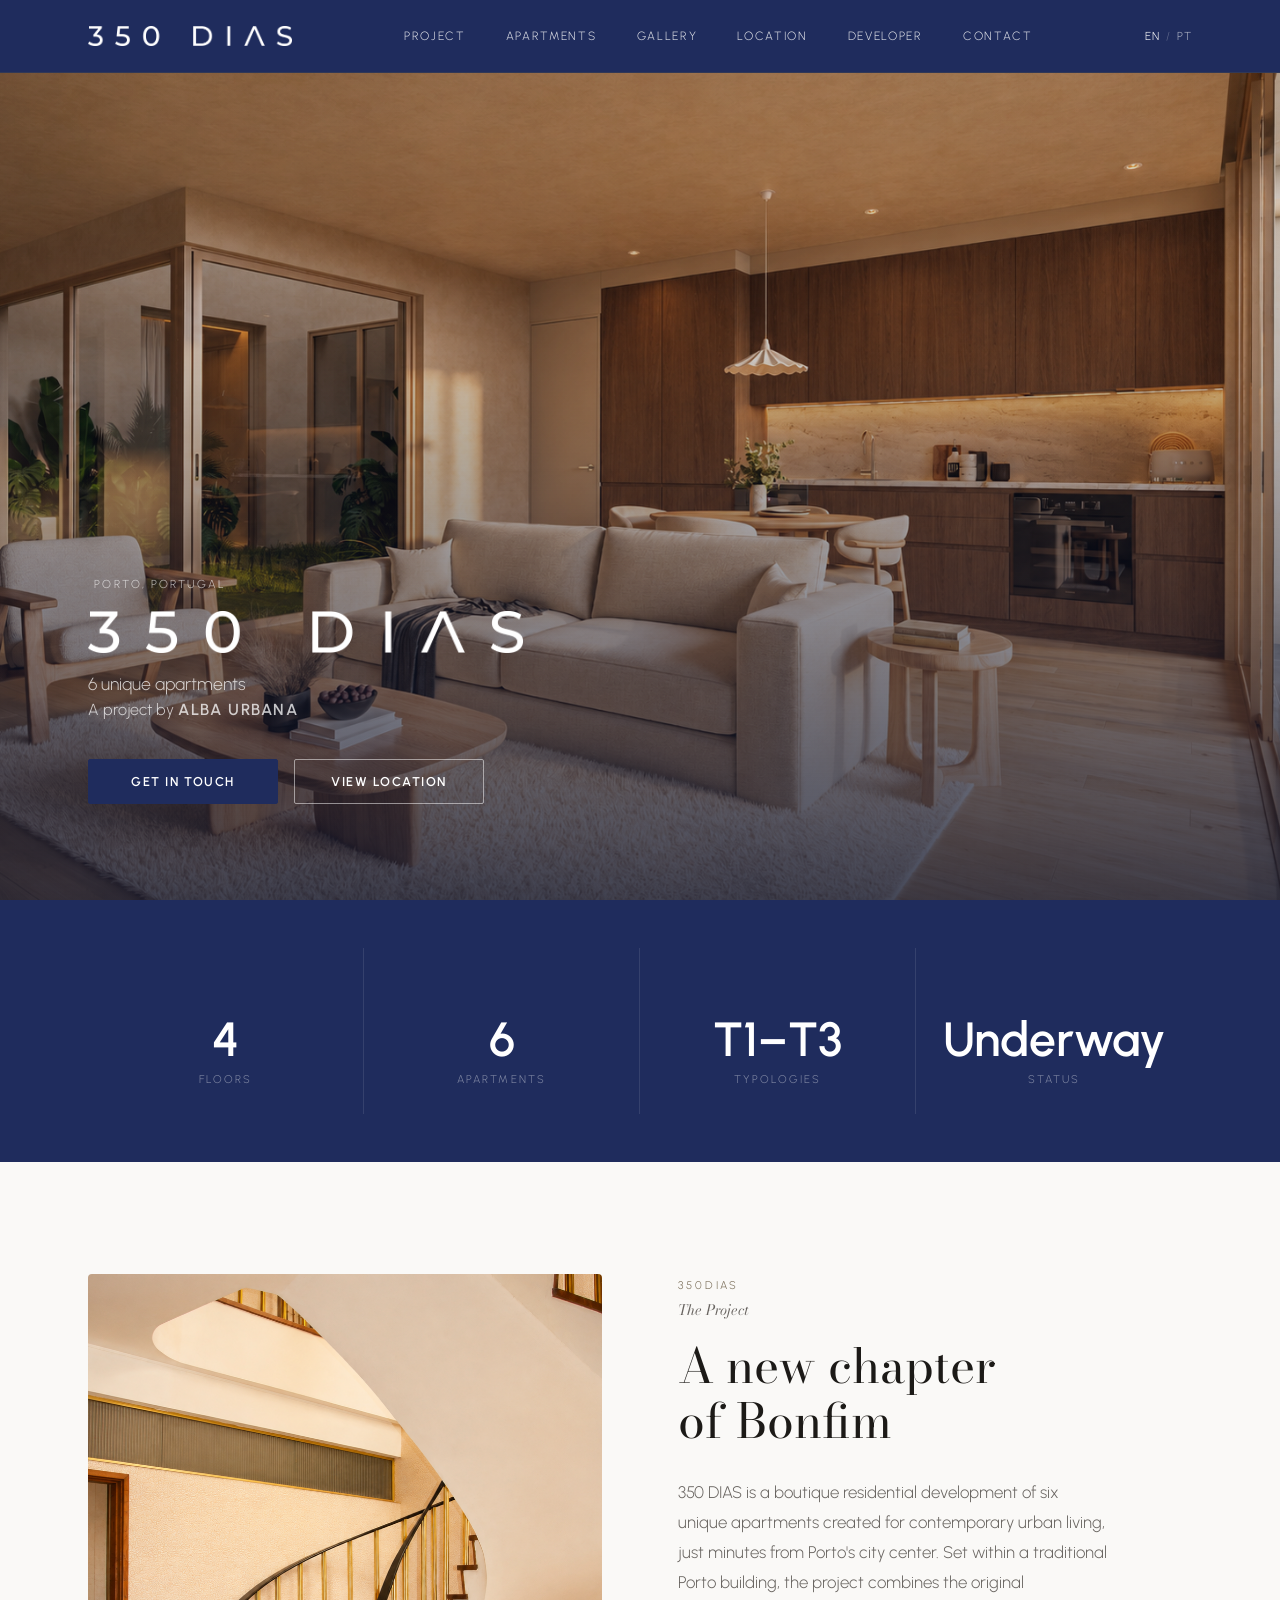
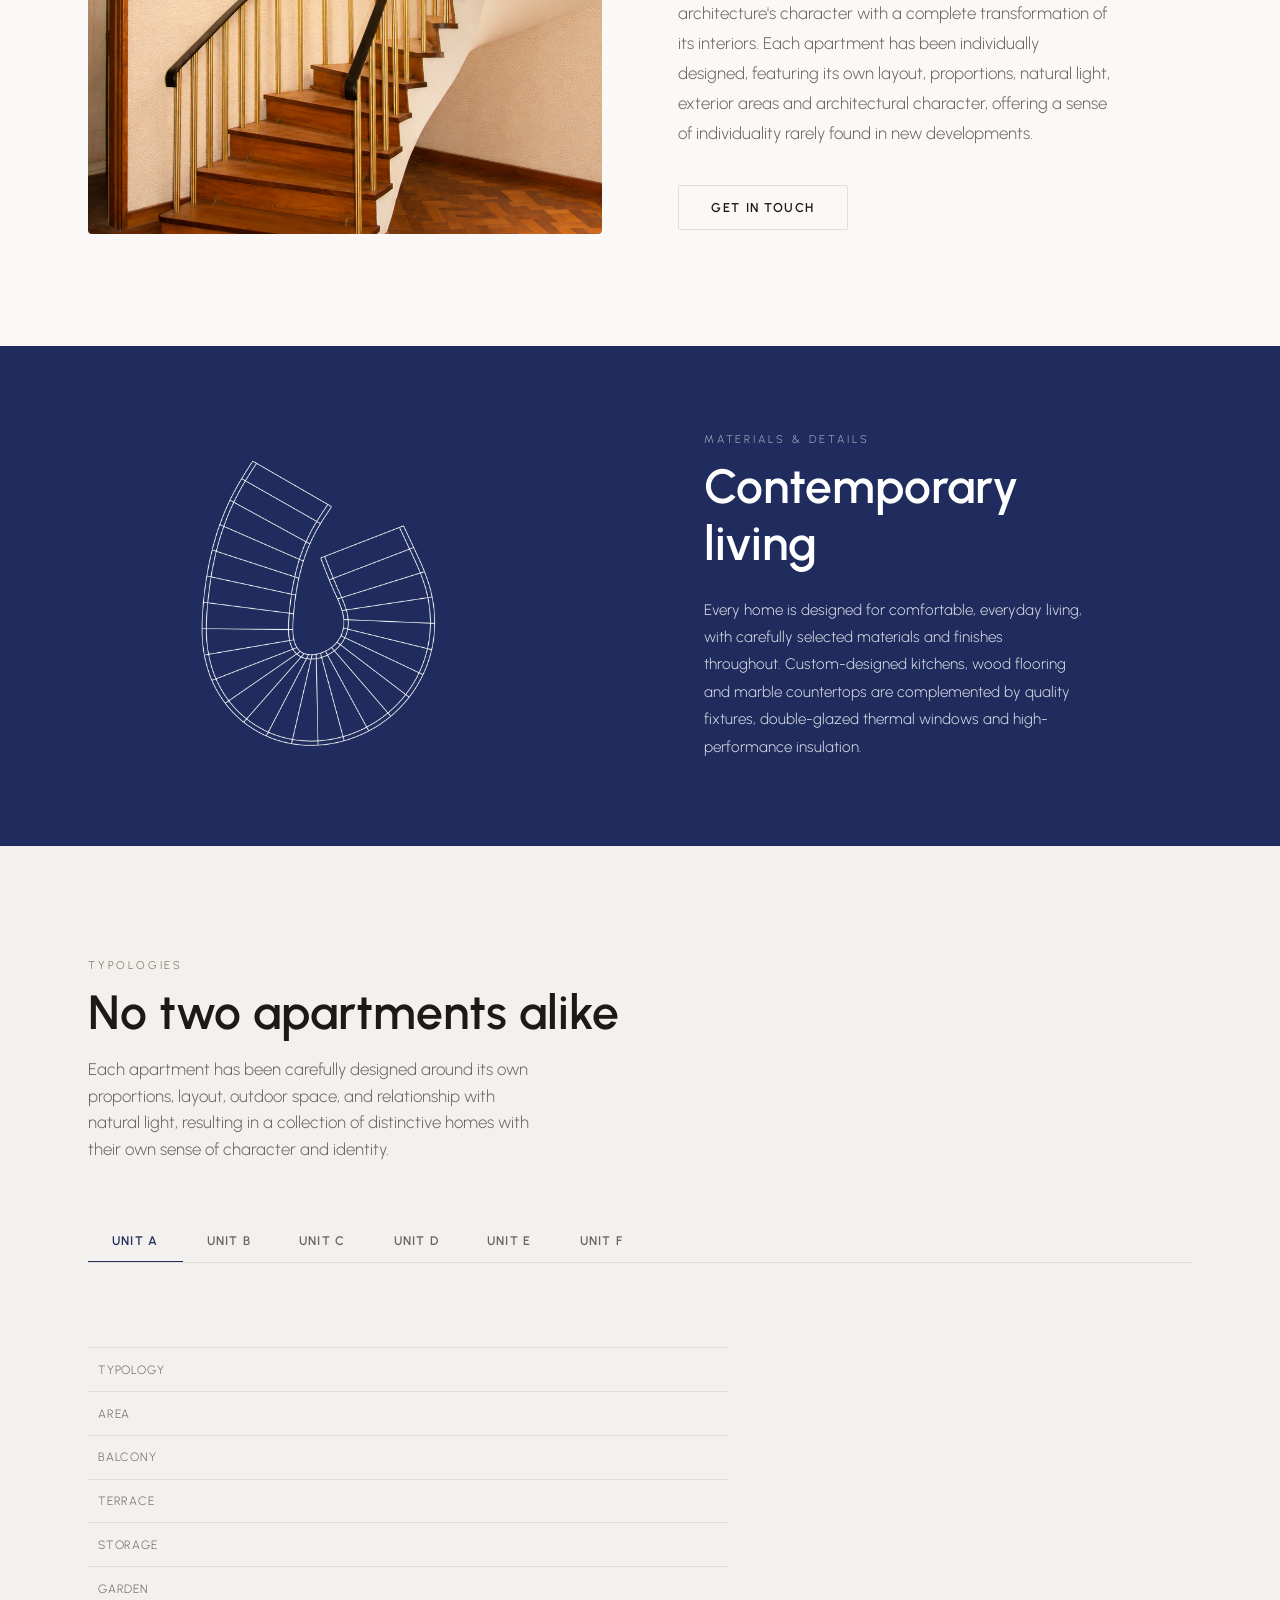
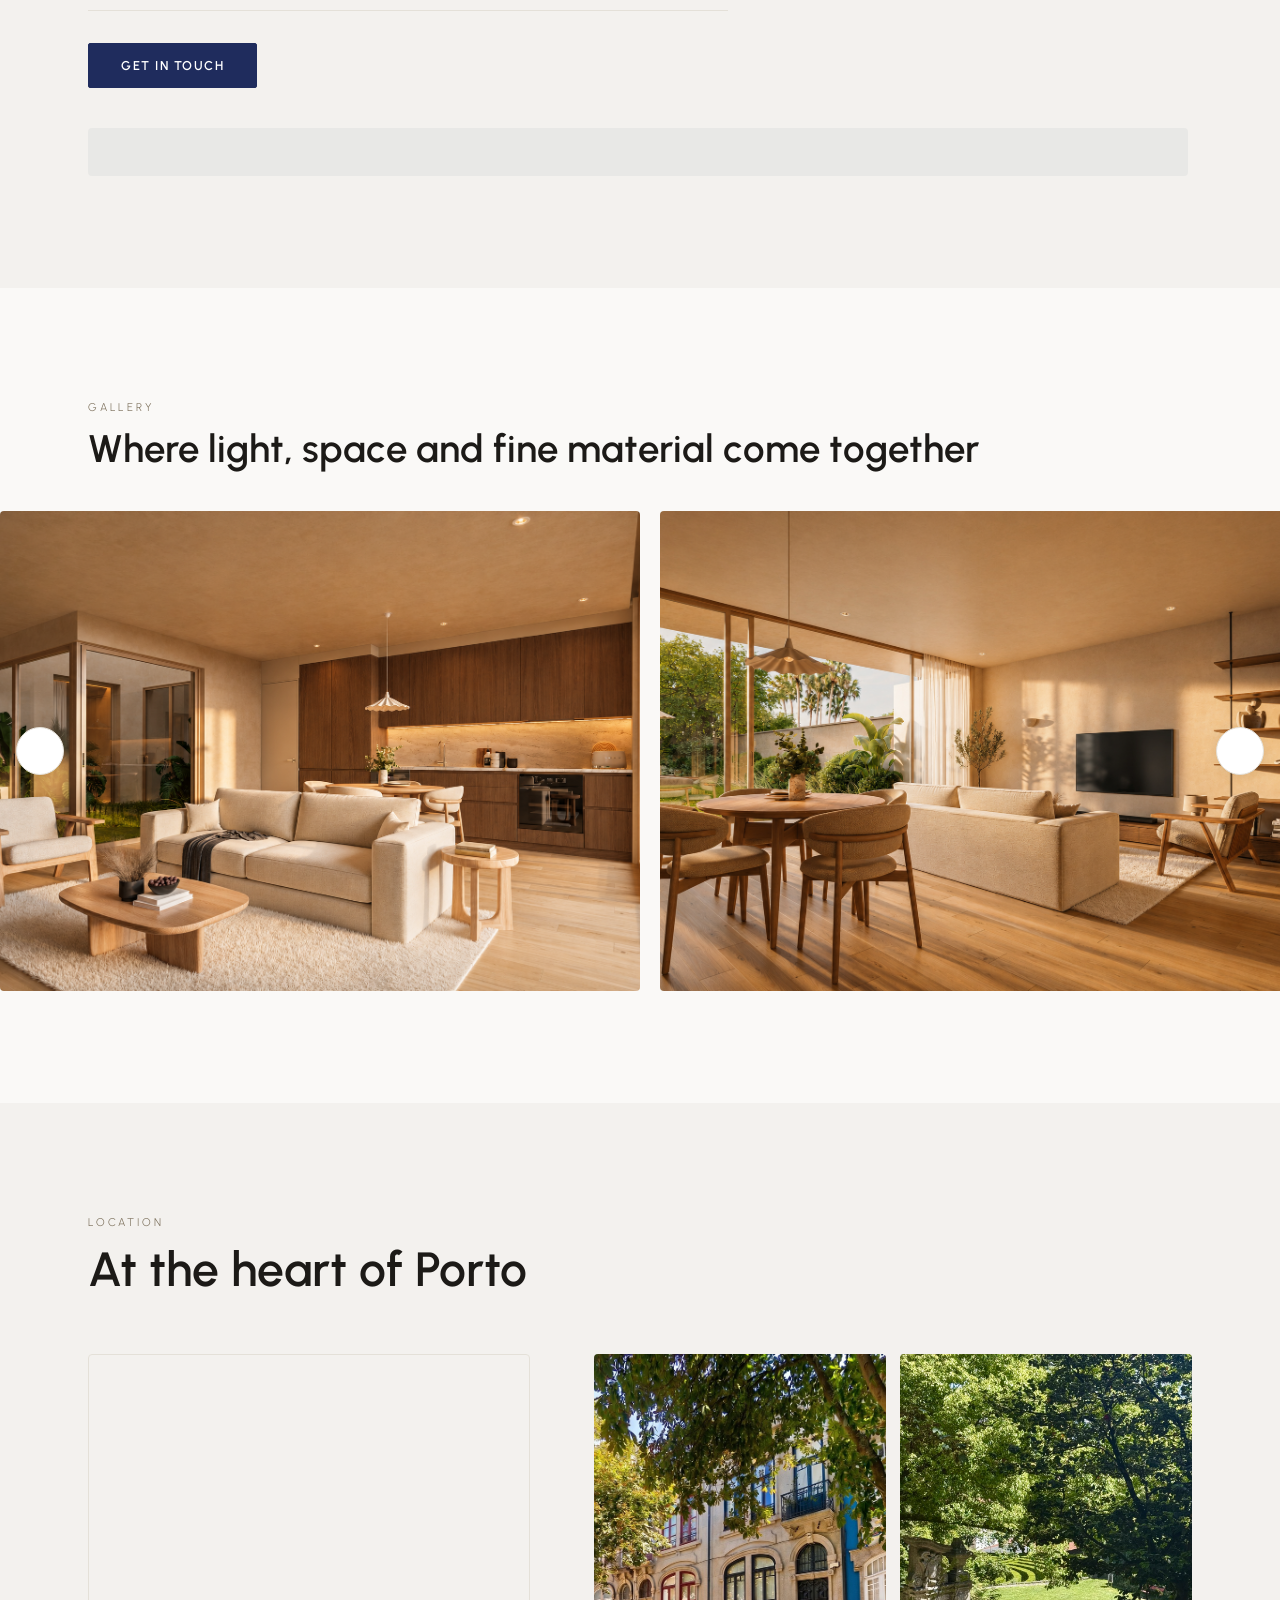
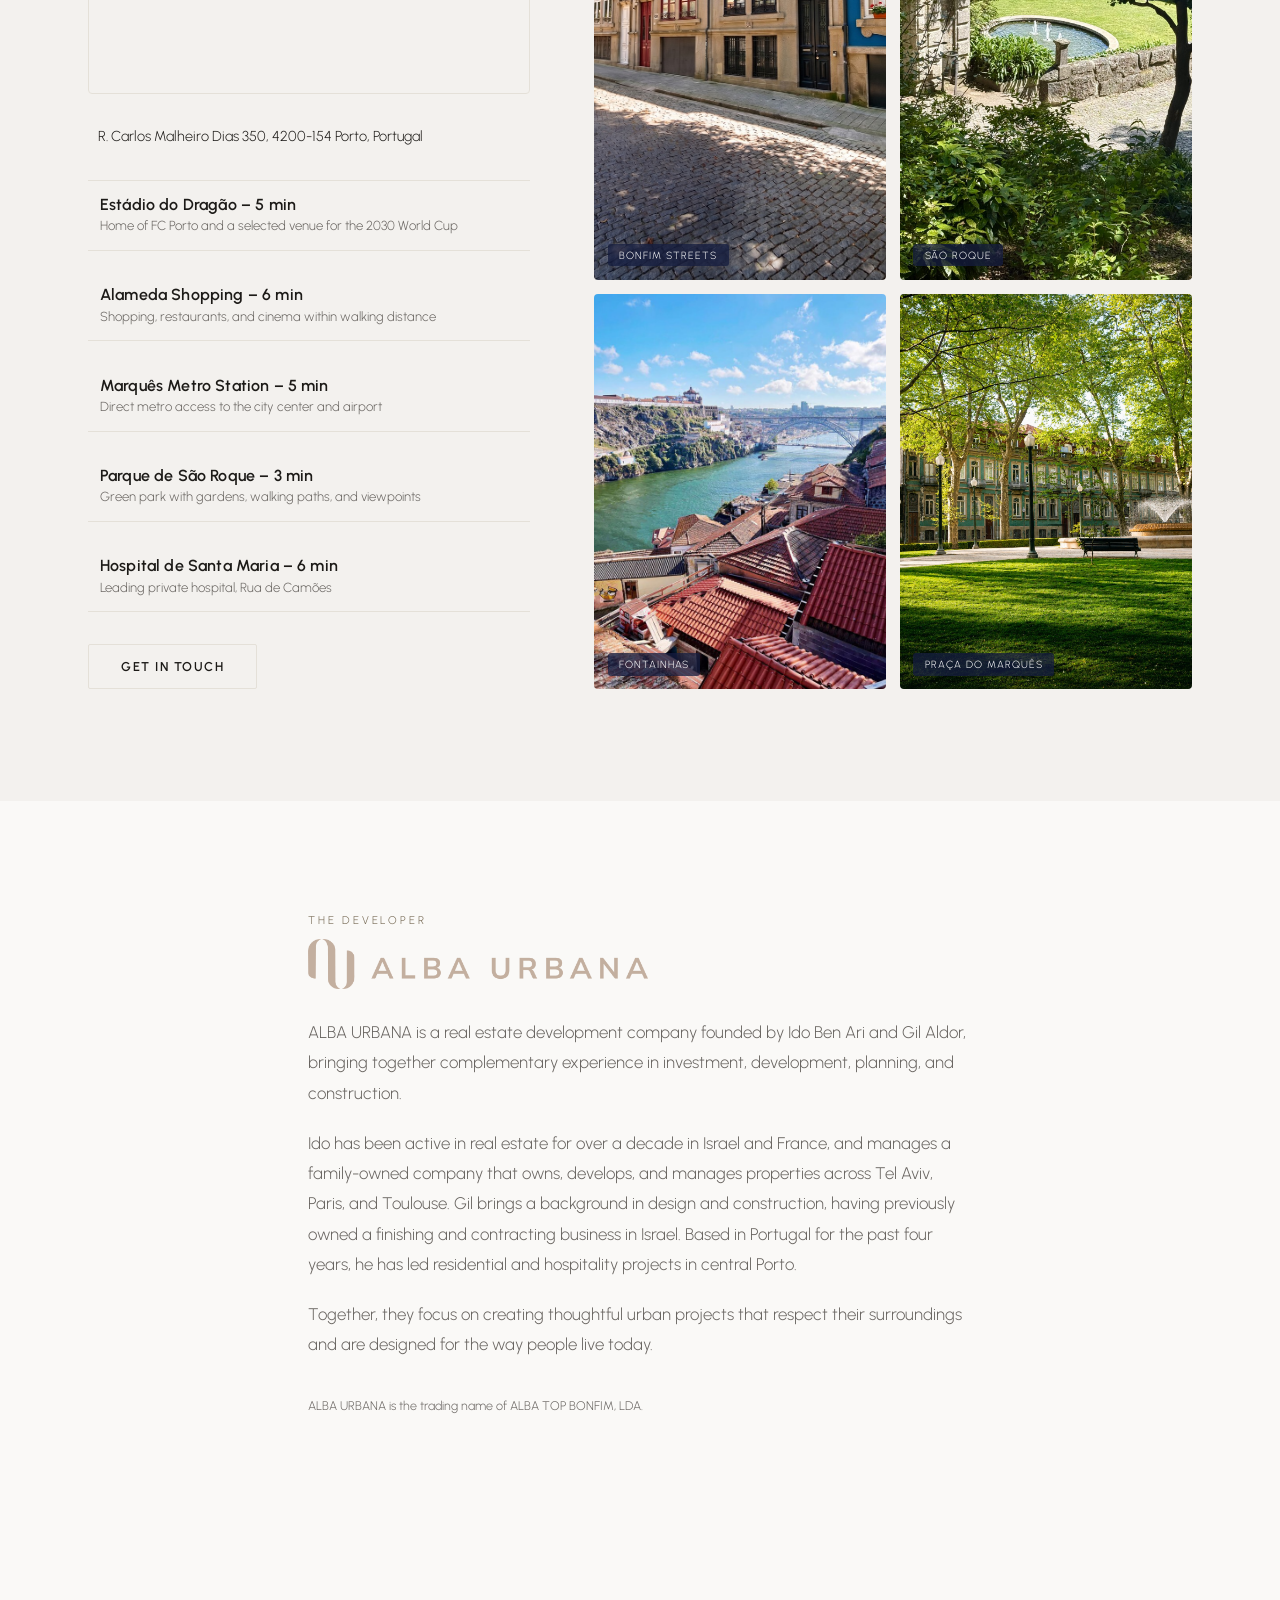
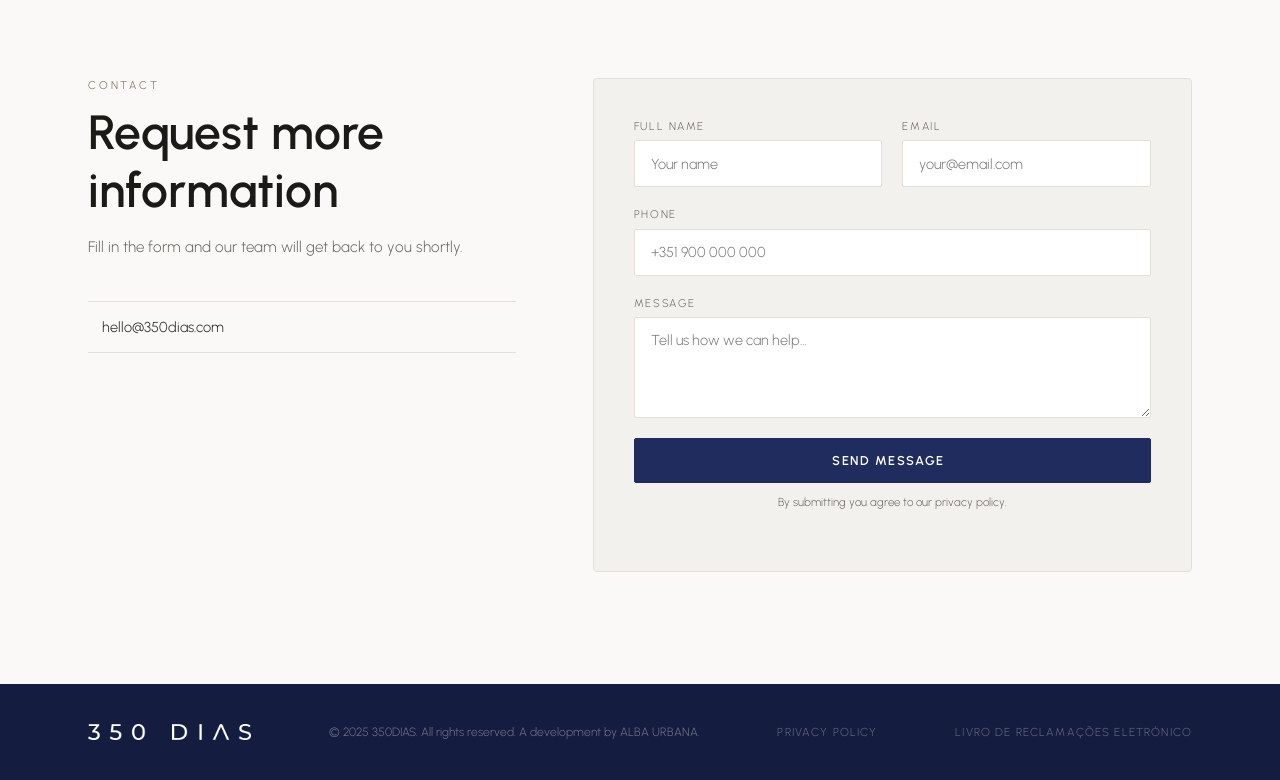
==== commit 398f4c9f: "Apply Bodoni Moda font to 'A new chapter of Bonfim' heading as a test" ====
--- a/index.html
+++ b/index.html
@@ -124,7 +124,7 @@
         <div class="about__text">
           <span class="section-label">350DIAS</span>
           <span class="about__by">The Project</span>
-          <h2 class="section-heading">
+          <h2 class="section-heading heading--display">
             A new chapter<br>of Bonfim
           </h2>
           <div class="about__body">
--- a/styles.css
+++ b/styles.css
@@ -77,6 +77,11 @@
   font-size: clamp(1.8rem, 4vw, 3rem);
   line-height: 1.2;
   max-width: 36ch;
+}
+.heading--display {
+  font-family: var(--font-display);
+  font-weight: 400;
+  line-height: 1.15;
 }
 .section-sub {
   font-size: clamp(0.9rem, 1.5vw, 1.05rem);
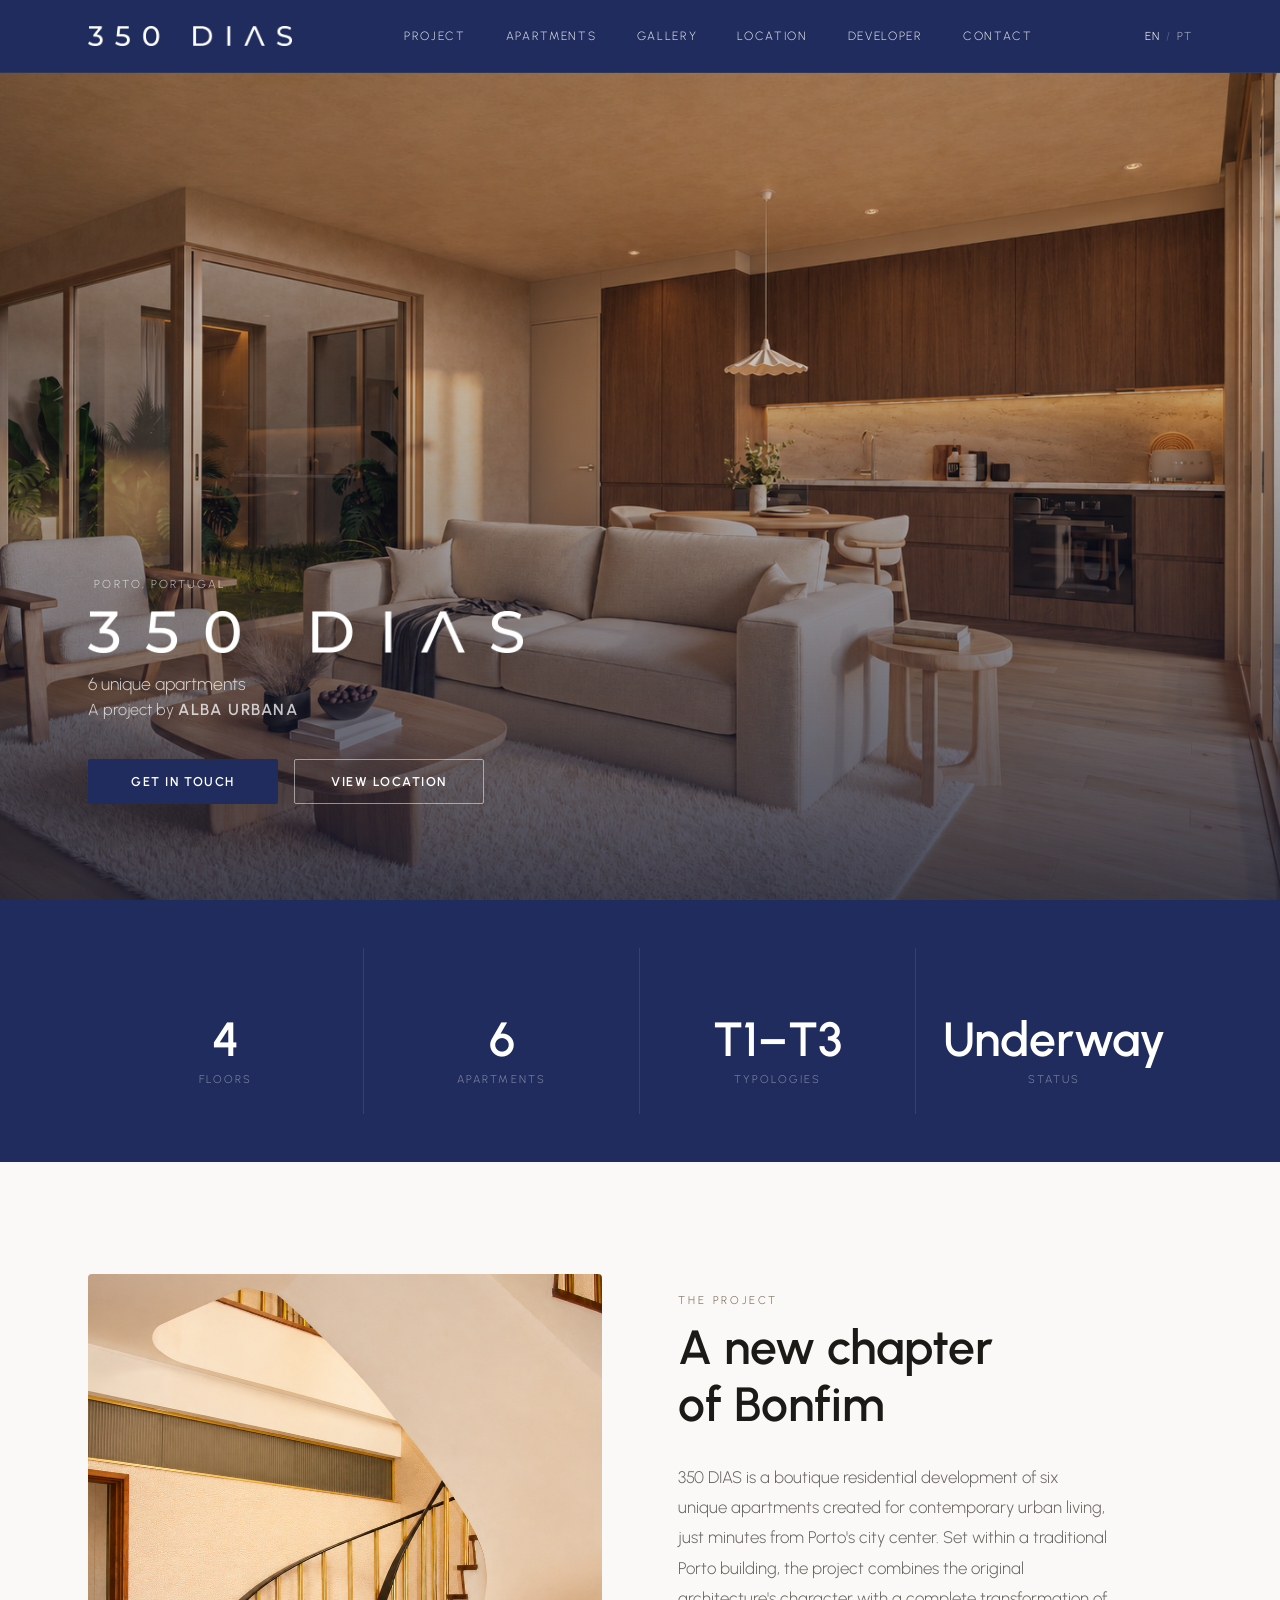
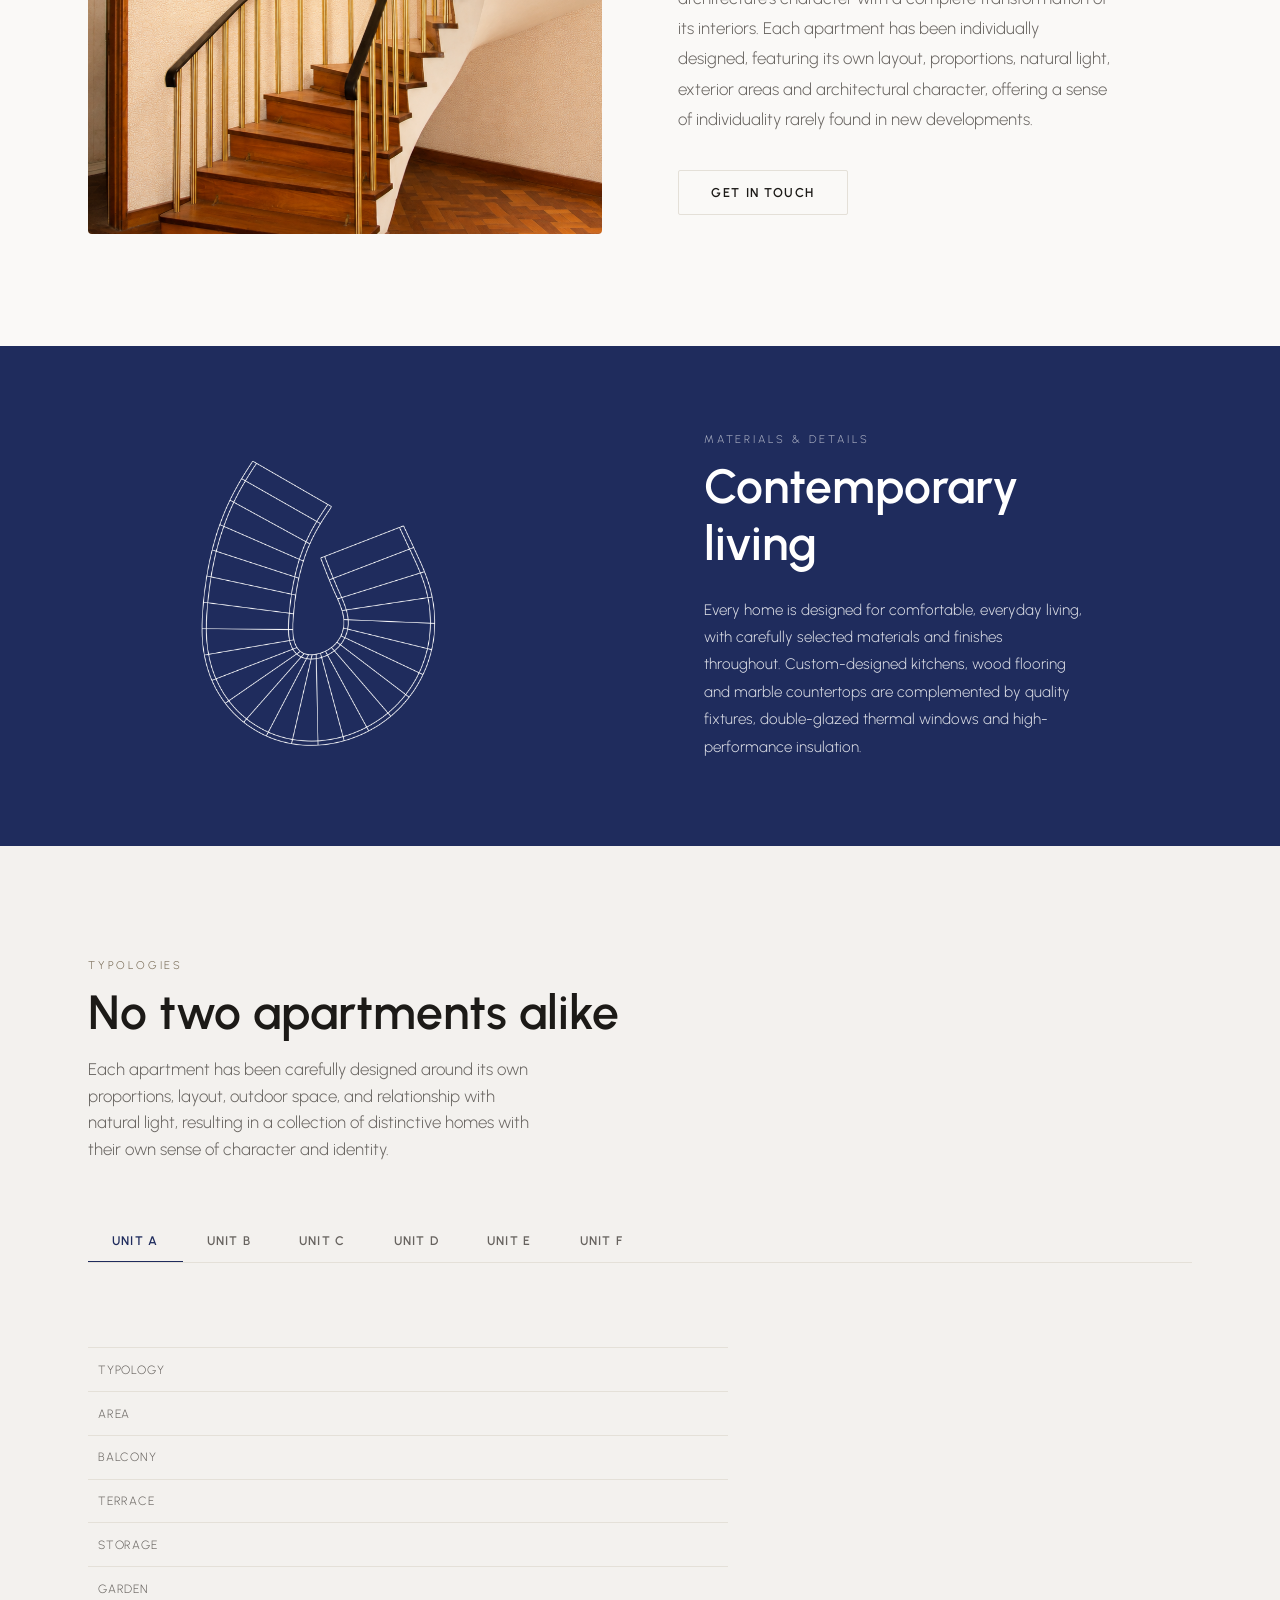
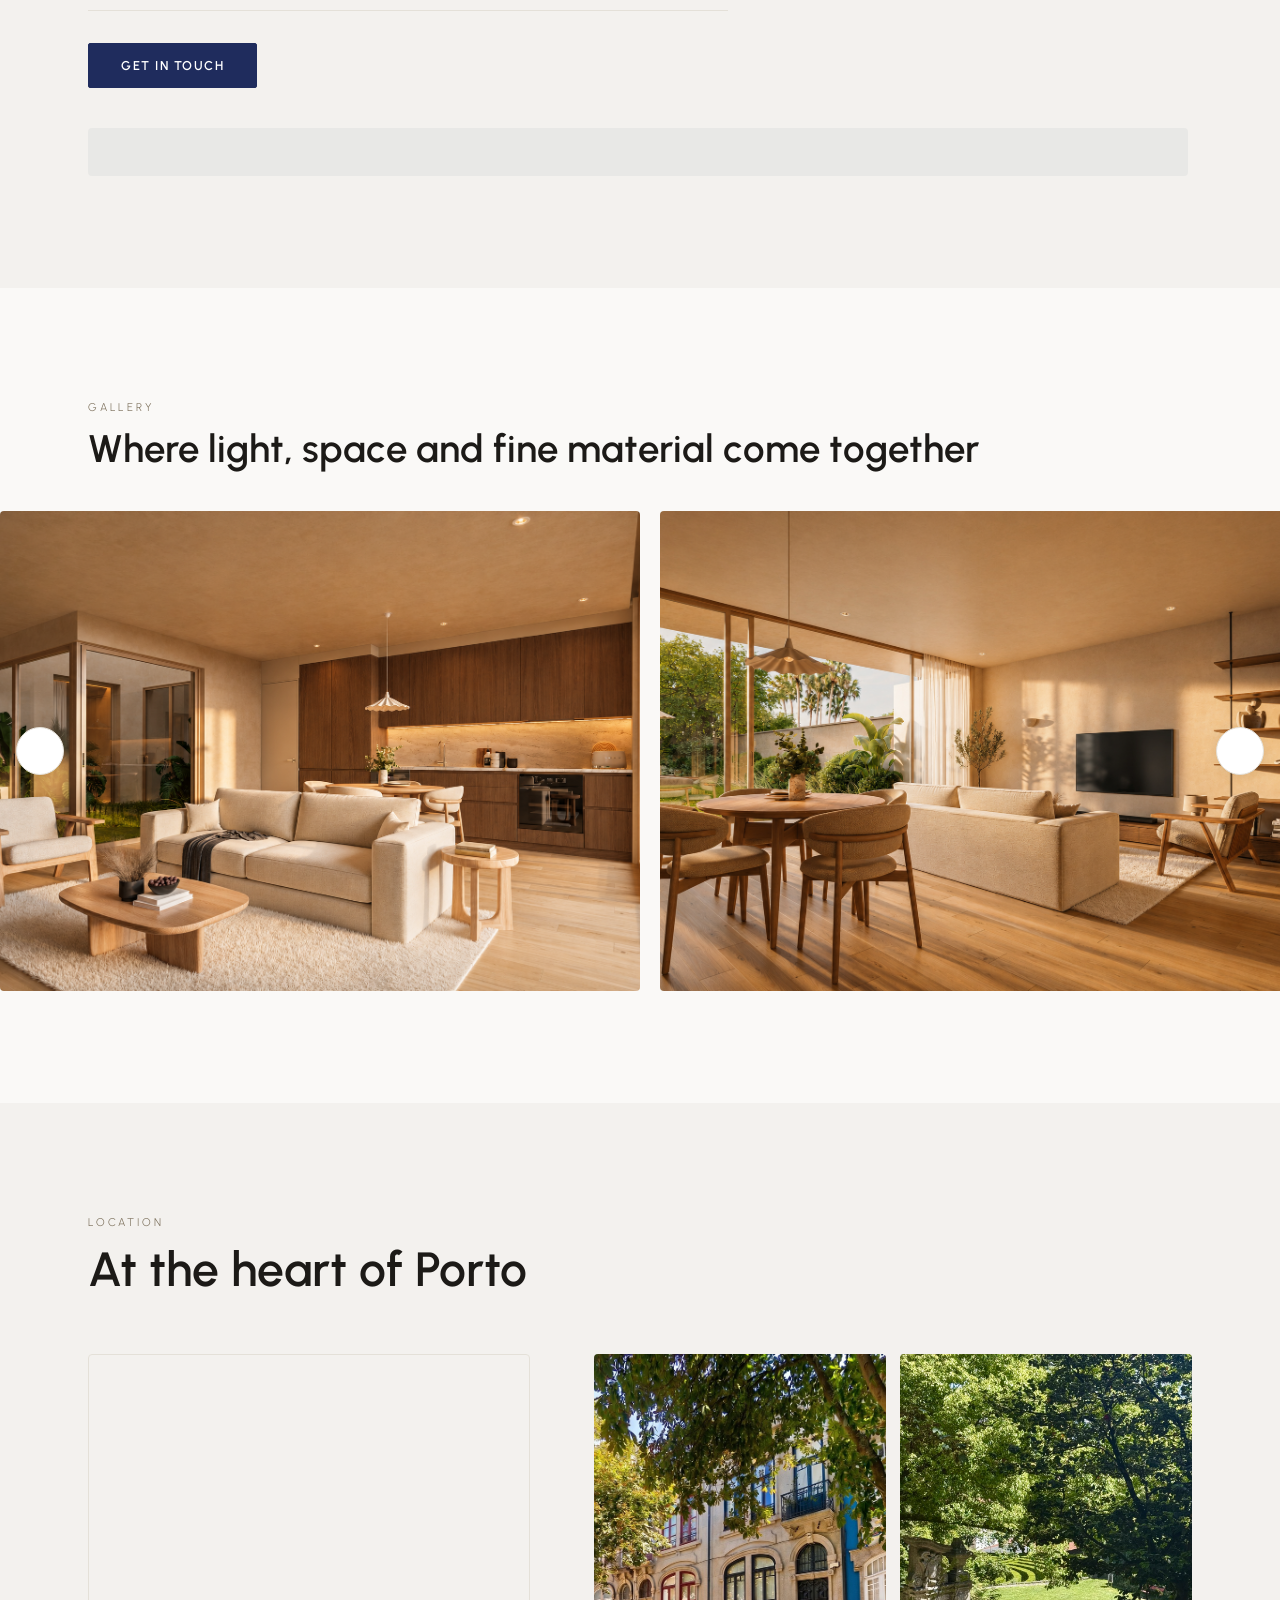
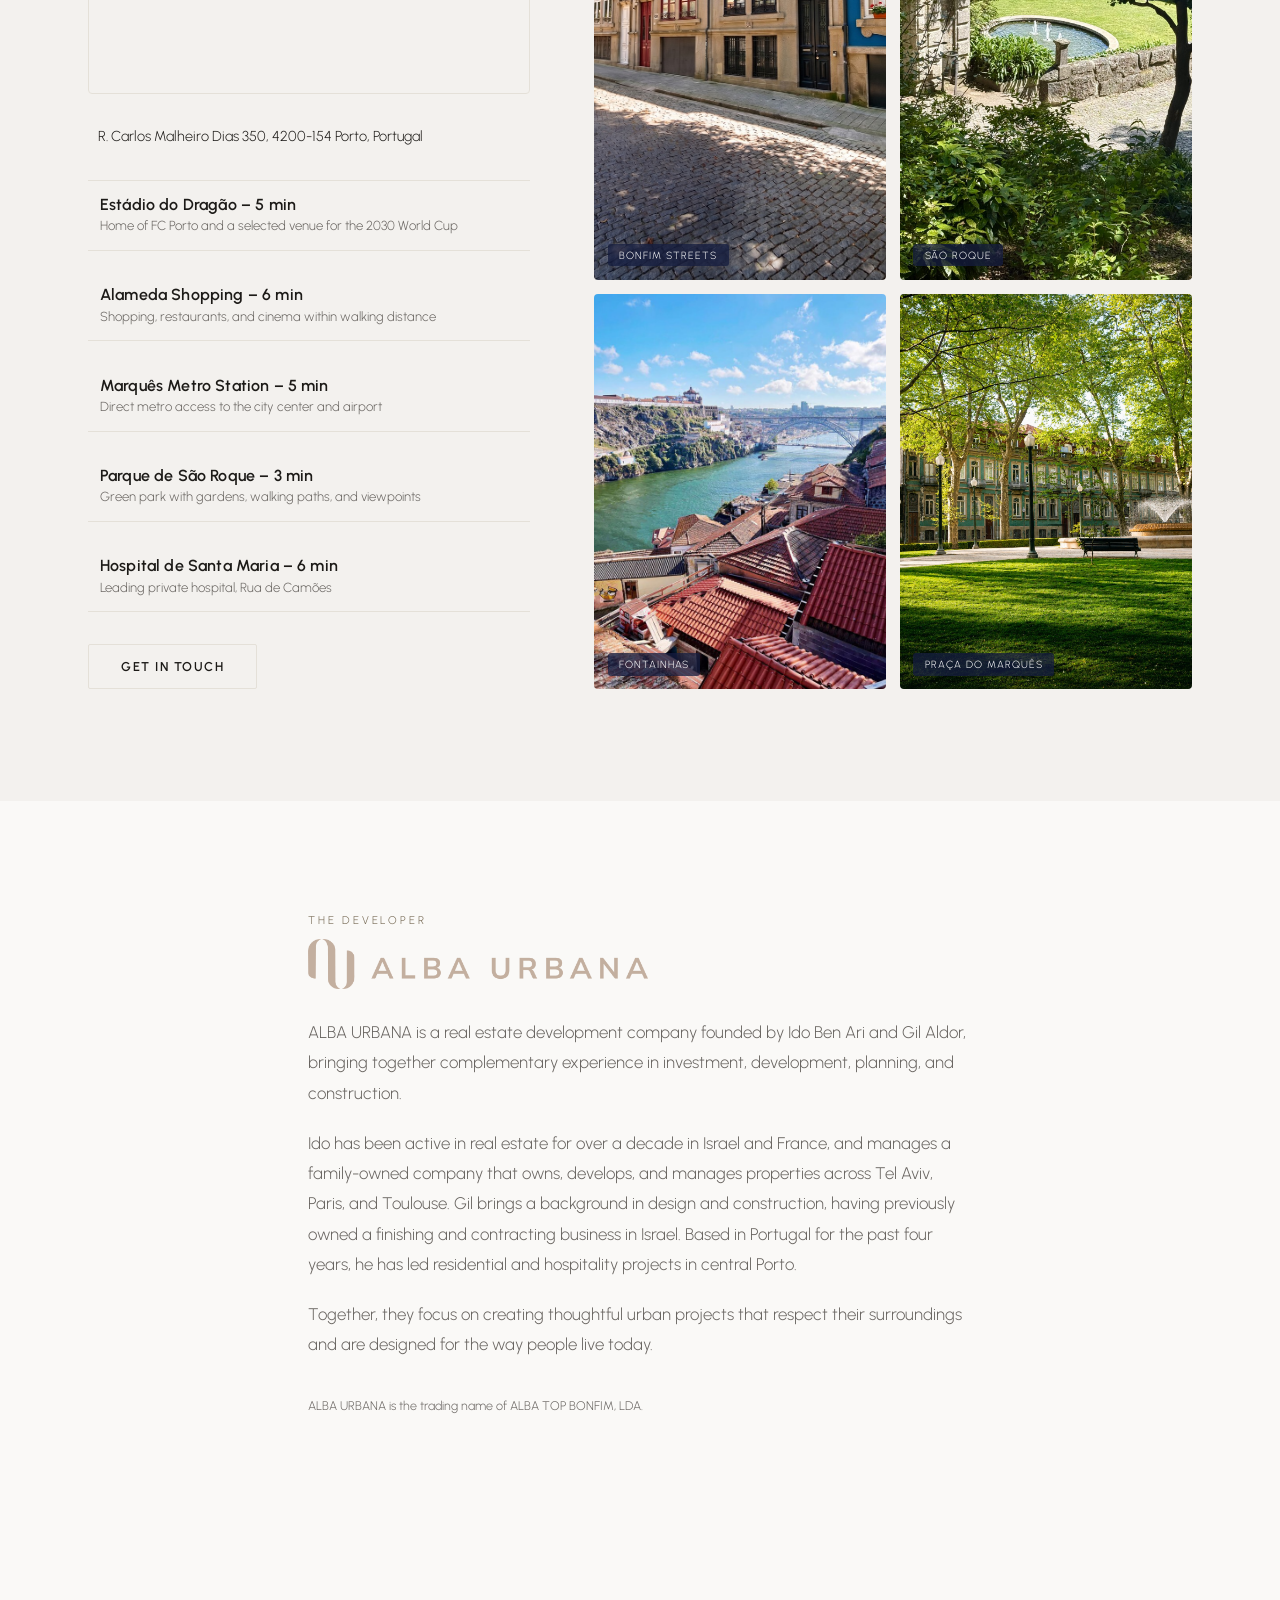
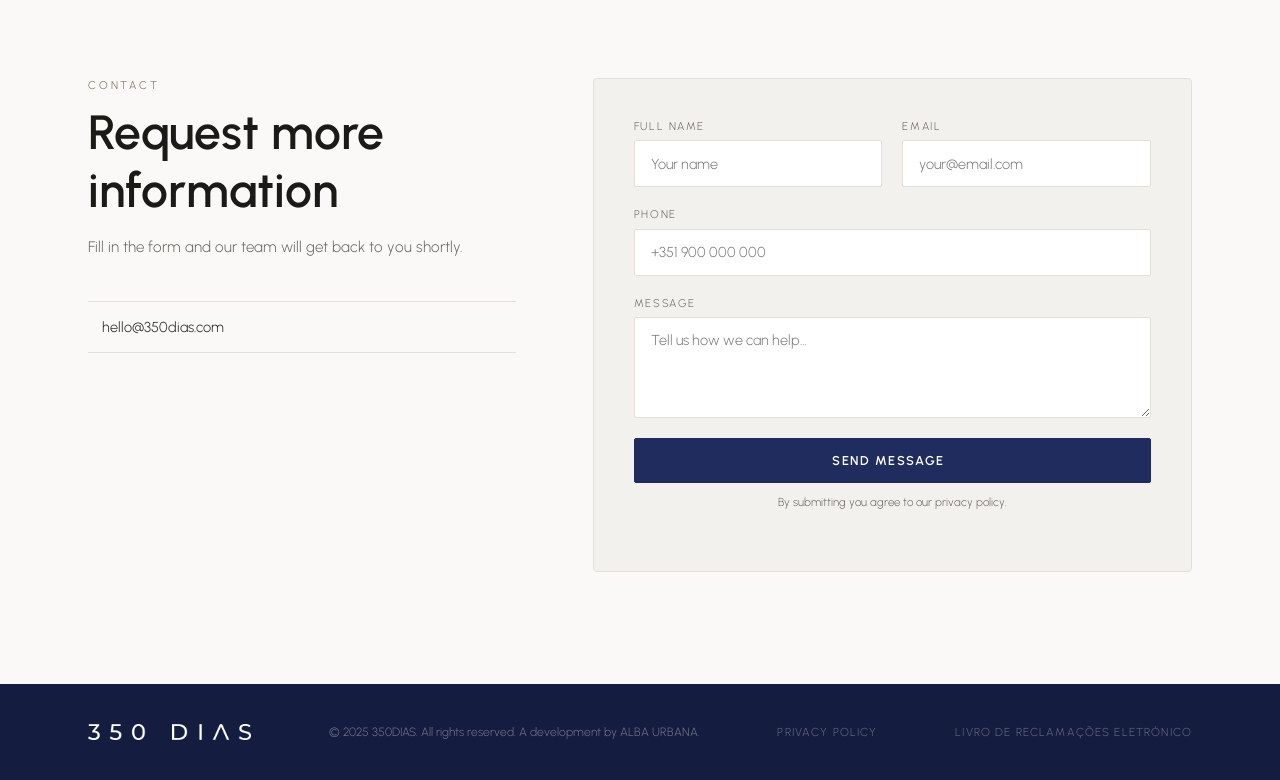
==== commit 52812d10: "Revert heading font; remove 350DIAS label and restyle 'The Project' in its place" ====
--- a/index.html
+++ b/index.html
@@ -122,9 +122,8 @@
                style="background-image:url('images/gallery-1.jpg')"></div>
         </div>
         <div class="about__text">
-          <span class="section-label">350DIAS</span>
           <span class="about__by">The Project</span>
-          <h2 class="section-heading heading--display">
+          <h2 class="section-heading">
             A new chapter<br>of Bonfim
           </h2>
           <div class="about__body">
--- a/styles.css
+++ b/styles.css
@@ -77,11 +77,6 @@
   font-size: clamp(1.8rem, 4vw, 3rem);
   line-height: 1.2;
   max-width: 36ch;
-}
-.heading--display {
-  font-family: var(--font-display);
-  font-weight: 400;
-  line-height: 1.15;
 }
 .section-sub {
   font-size: clamp(0.9rem, 1.5vw, 1.05rem);
@@ -752,10 +747,10 @@
 
 .about__by {
   display: block;
-  font-family: var(--font-display);
-  font-style: italic;
-  font-size: 0.9rem;
-  color: var(--color-muted);
-  margin-top: -0.35rem;
-  margin-bottom: 1.1rem;
-}
+  font-size: 0.7rem;
+  font-weight: 500;
+  letter-spacing: 0.25em;
+  text-transform: uppercase;
+  color: var(--color-accent-dk);
+  margin-bottom: 0.75rem;
+}
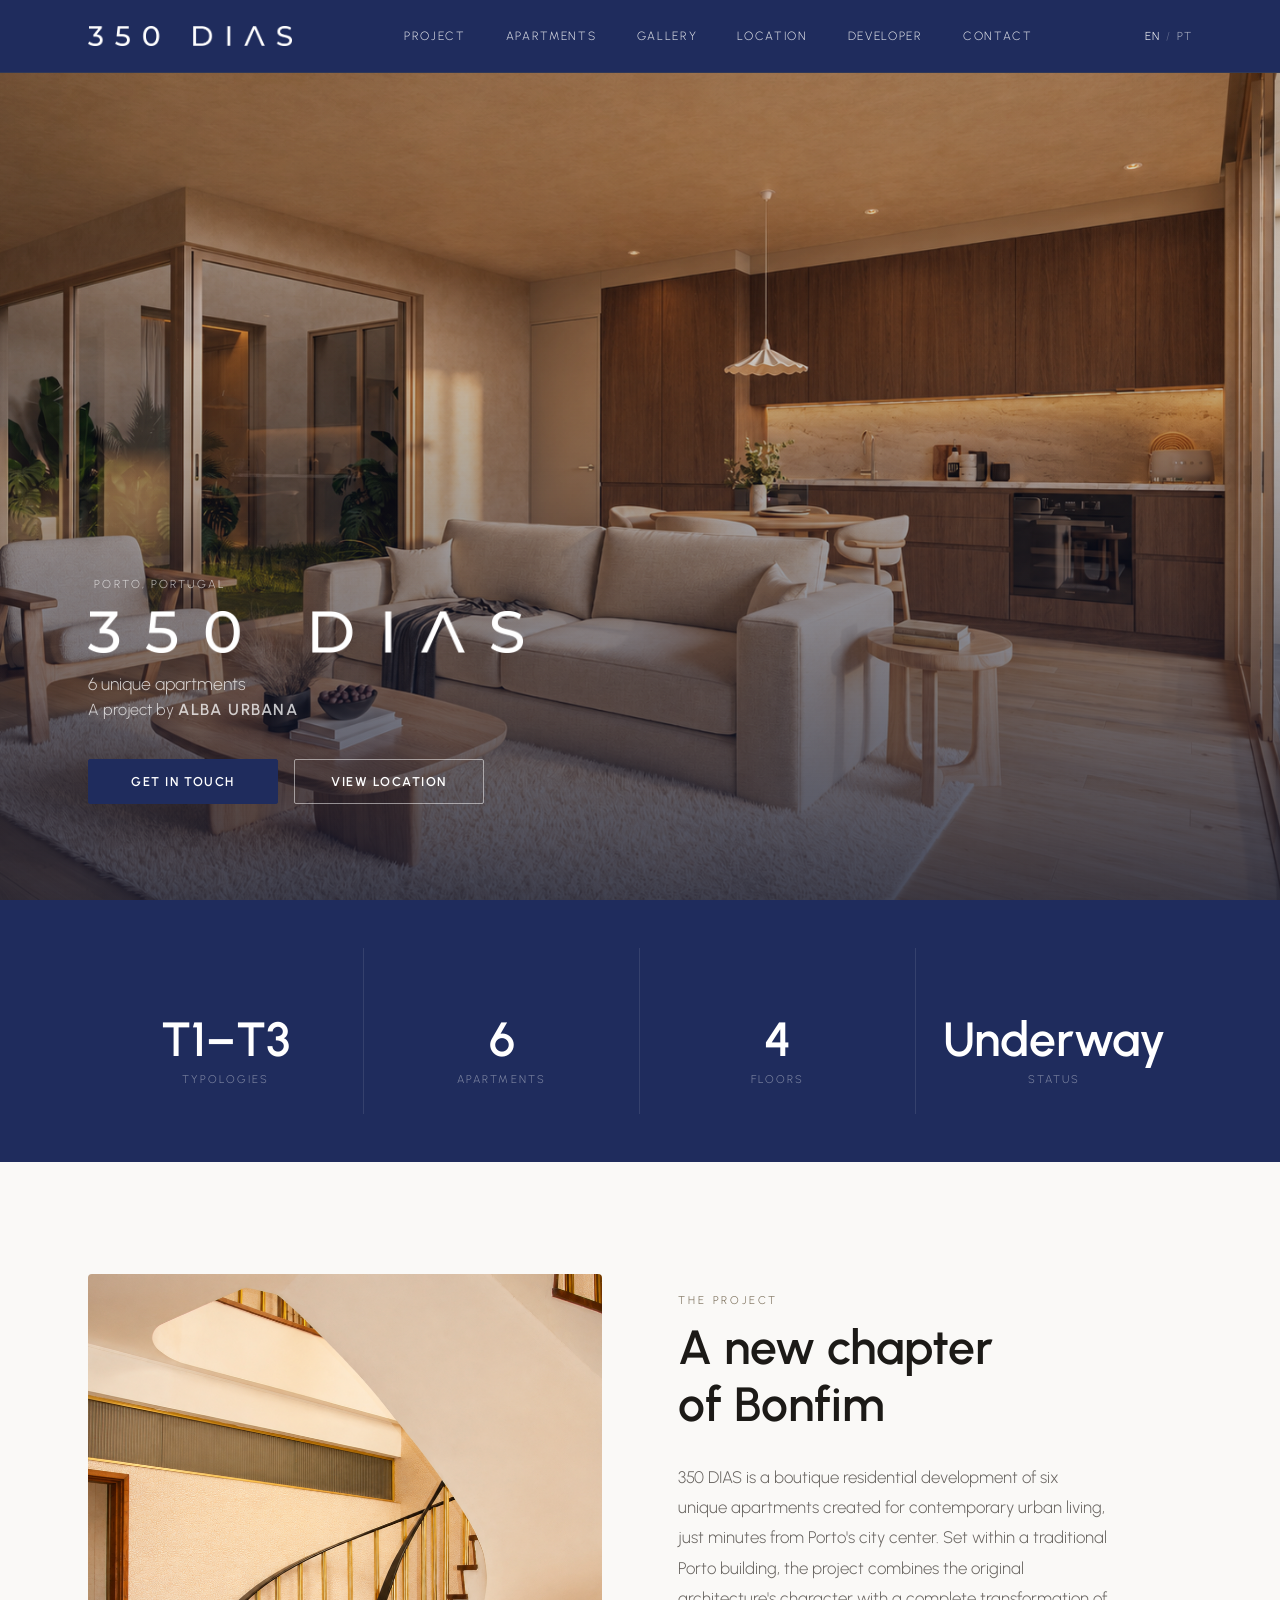
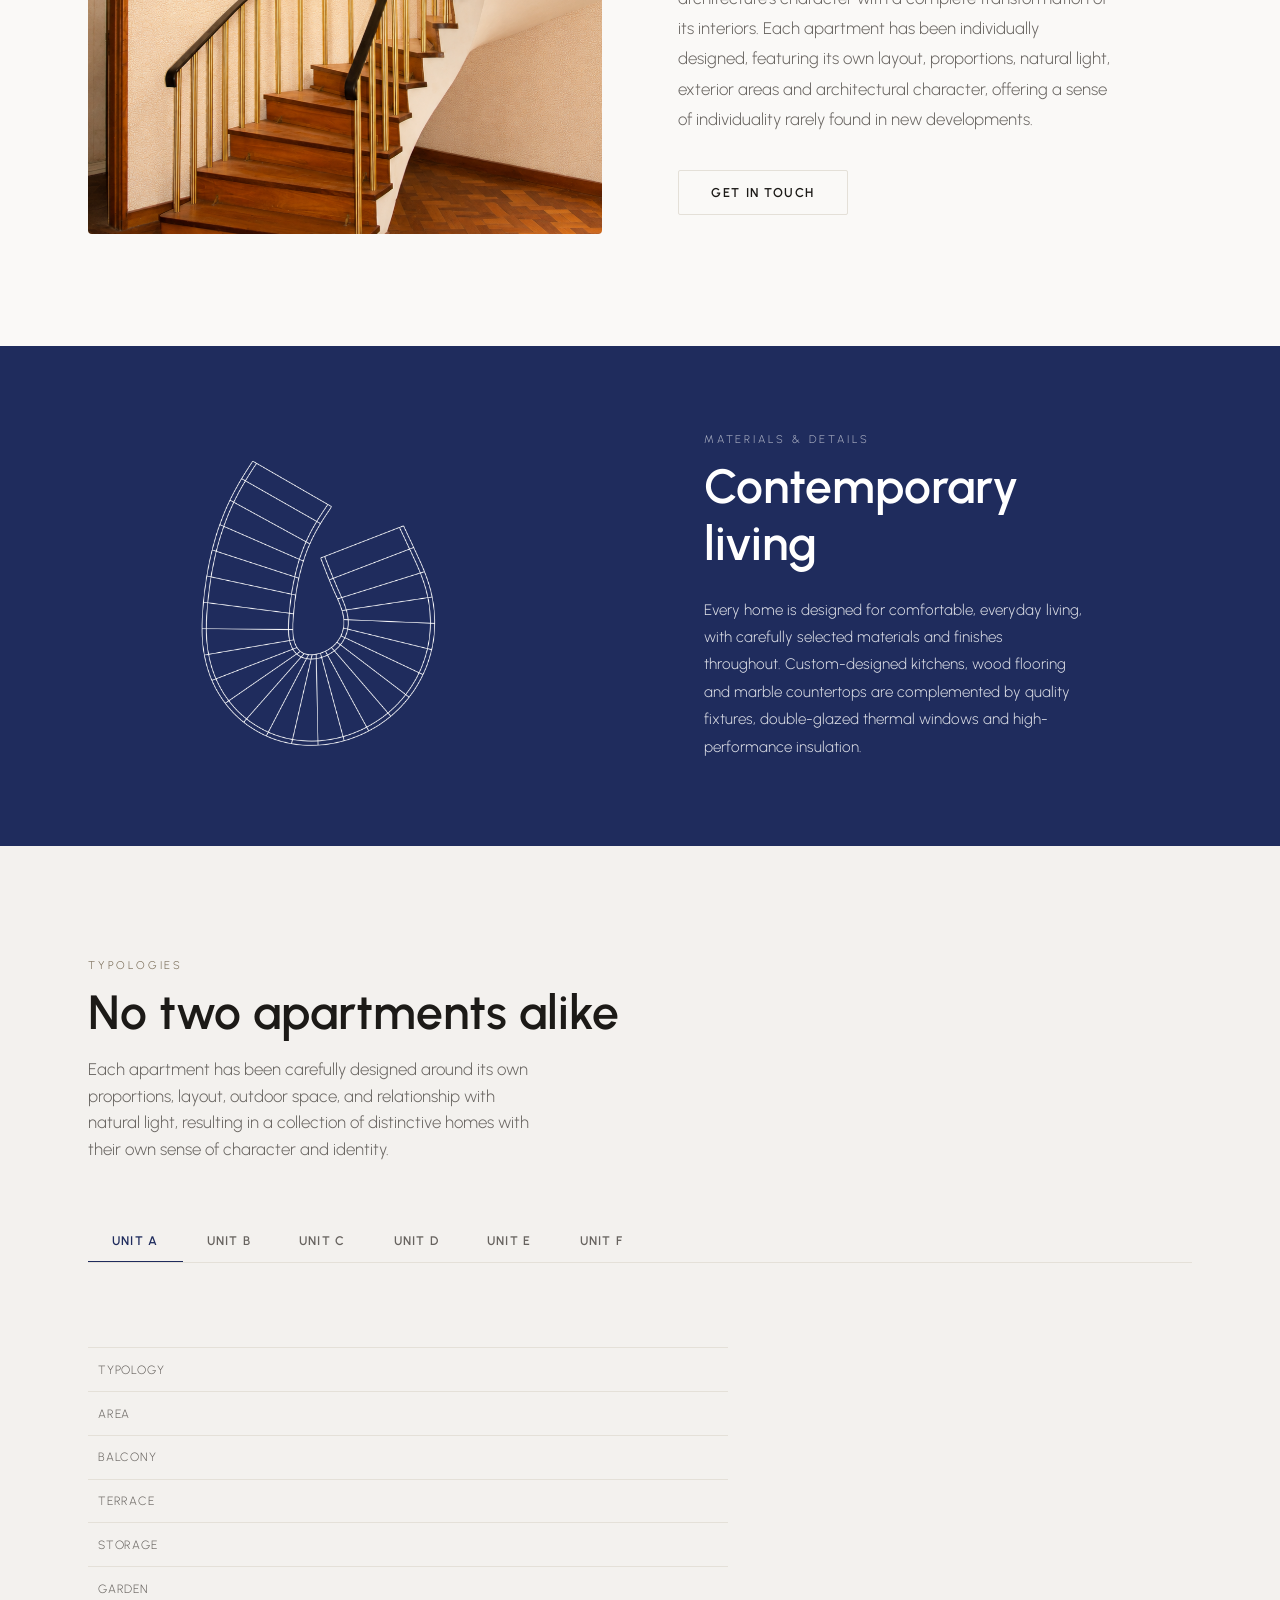
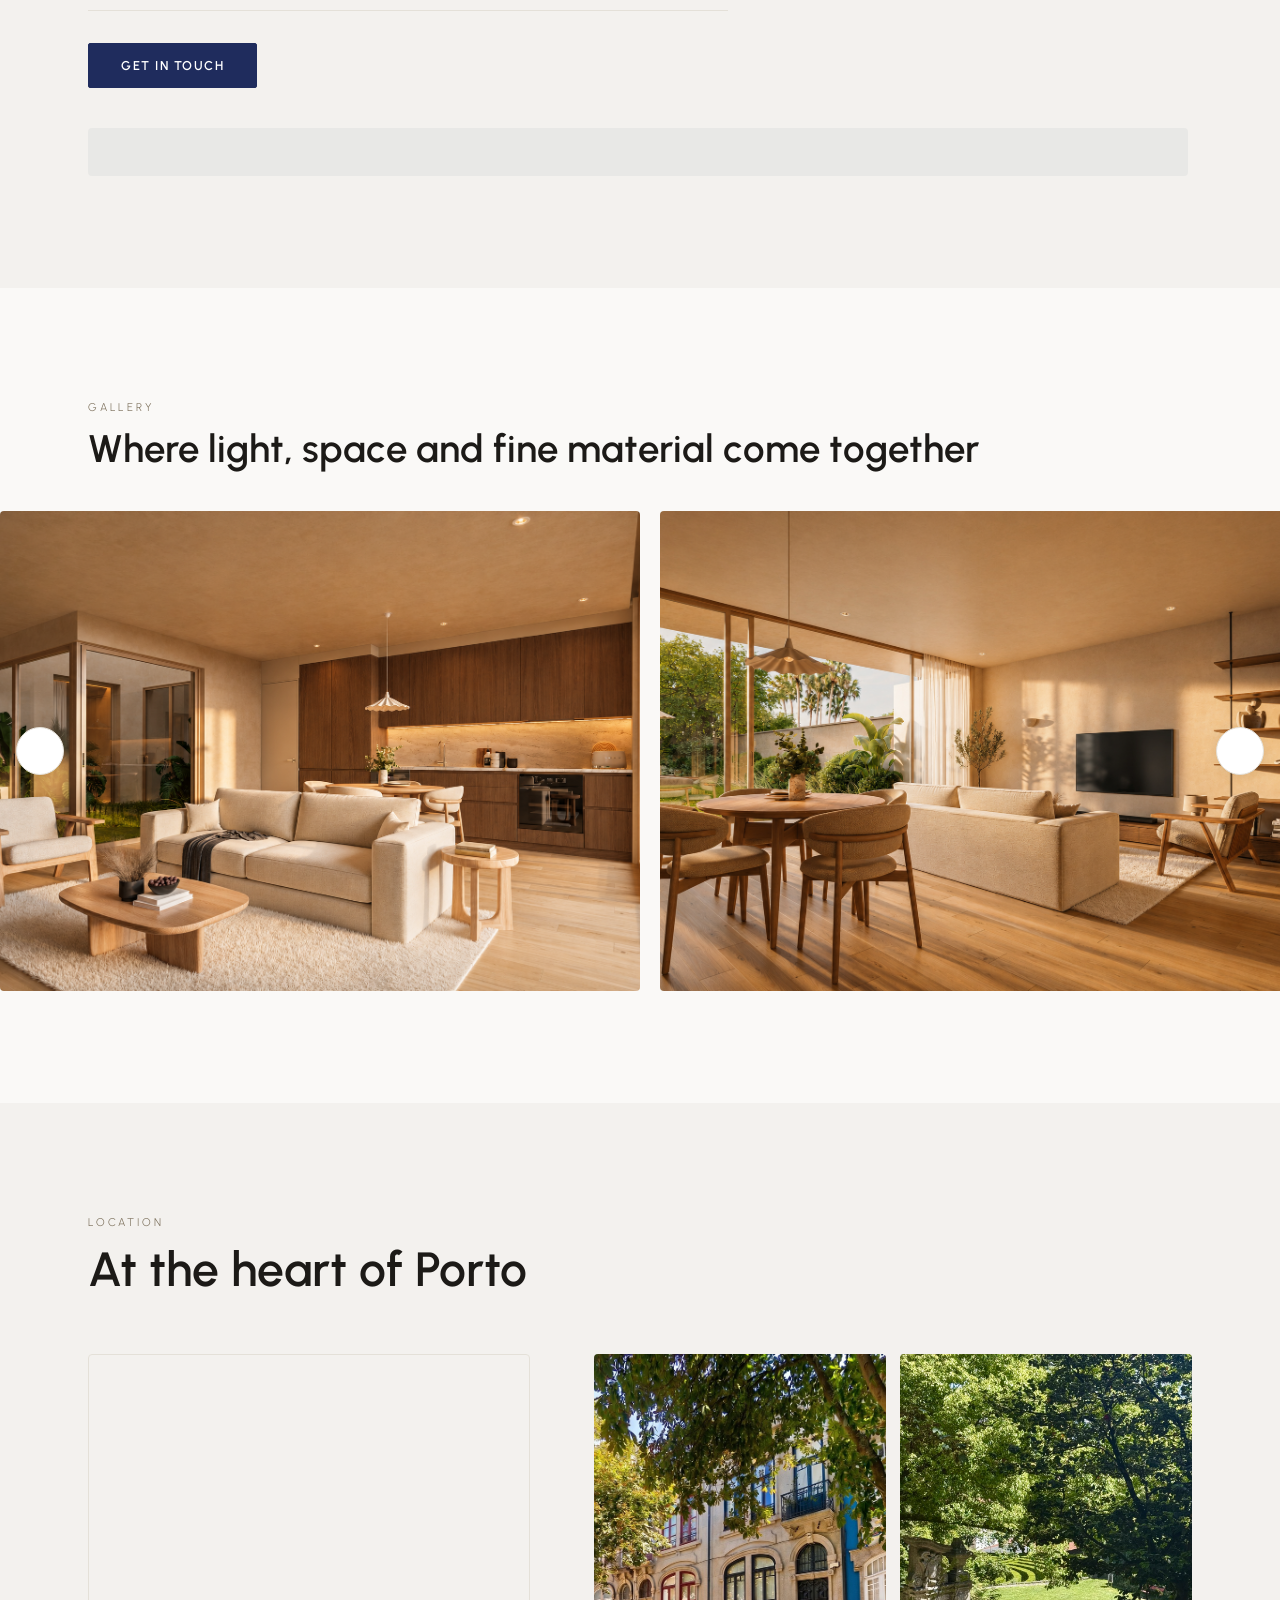
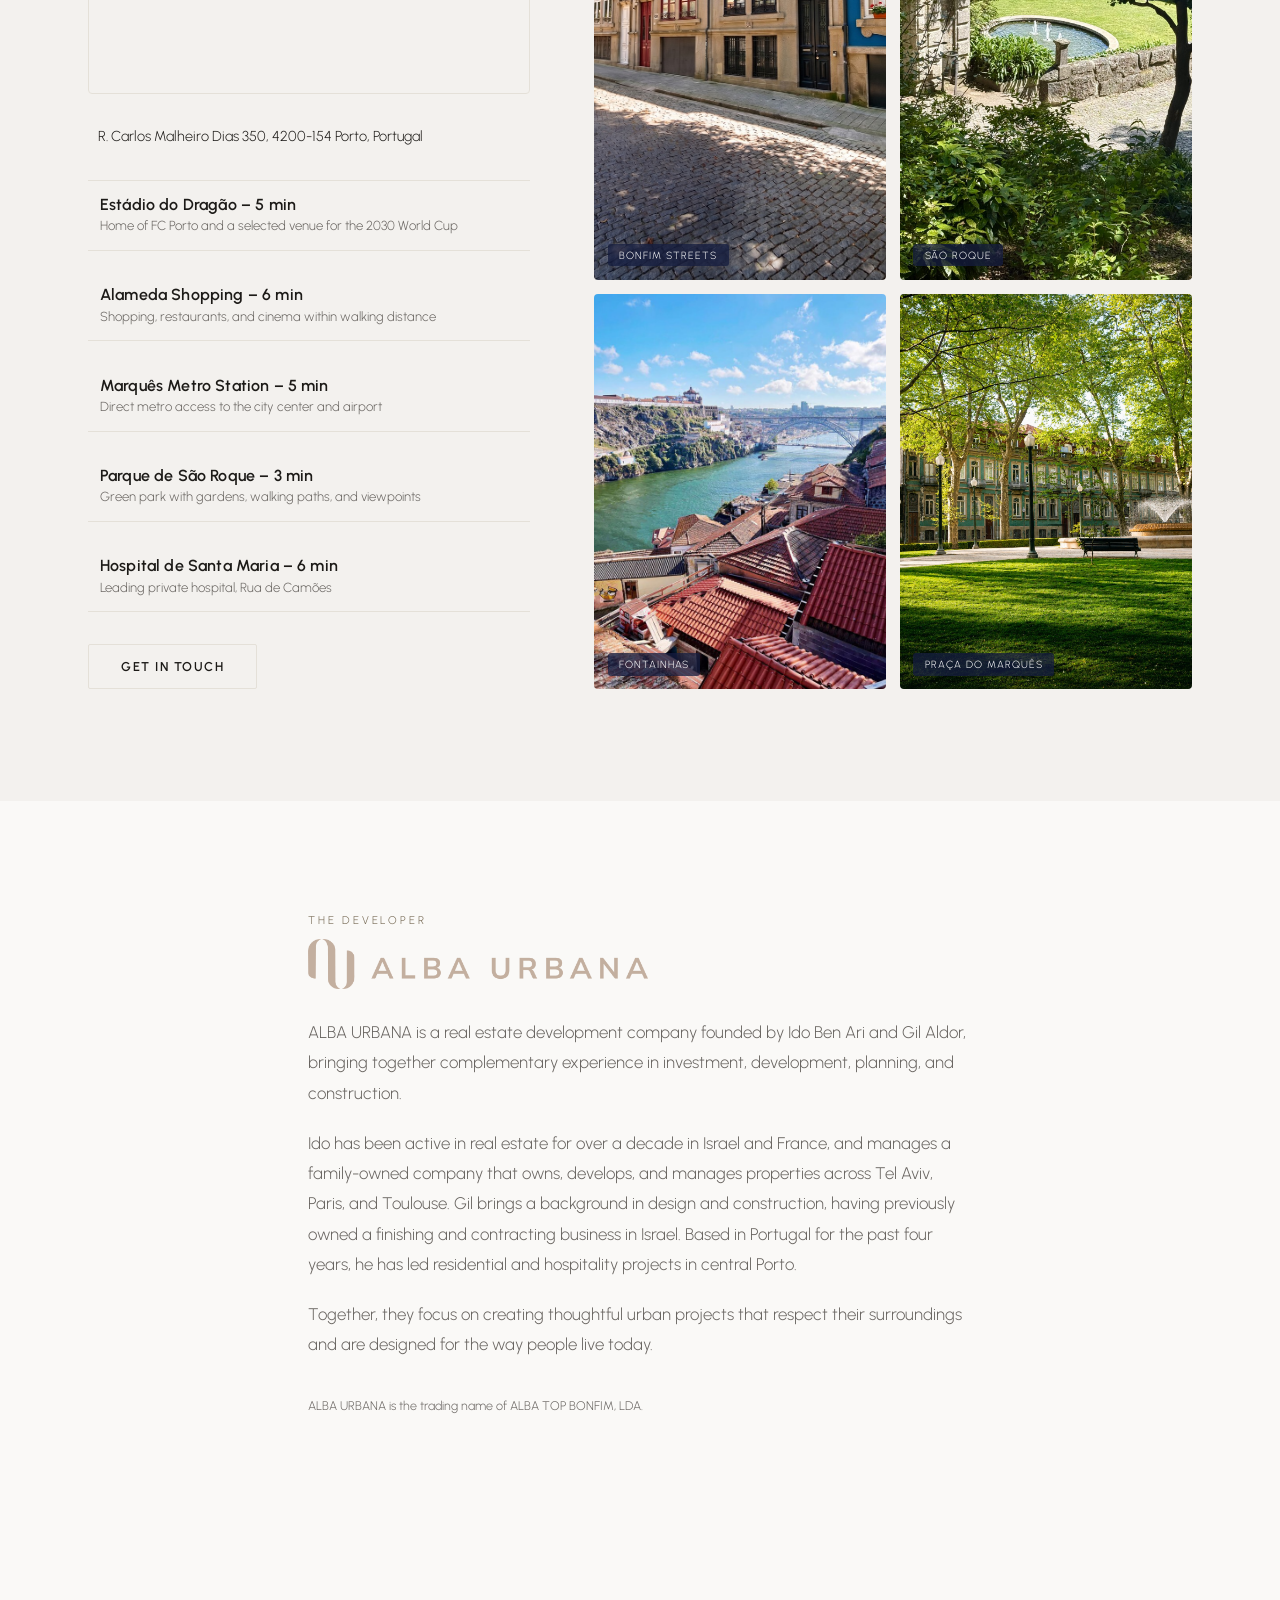
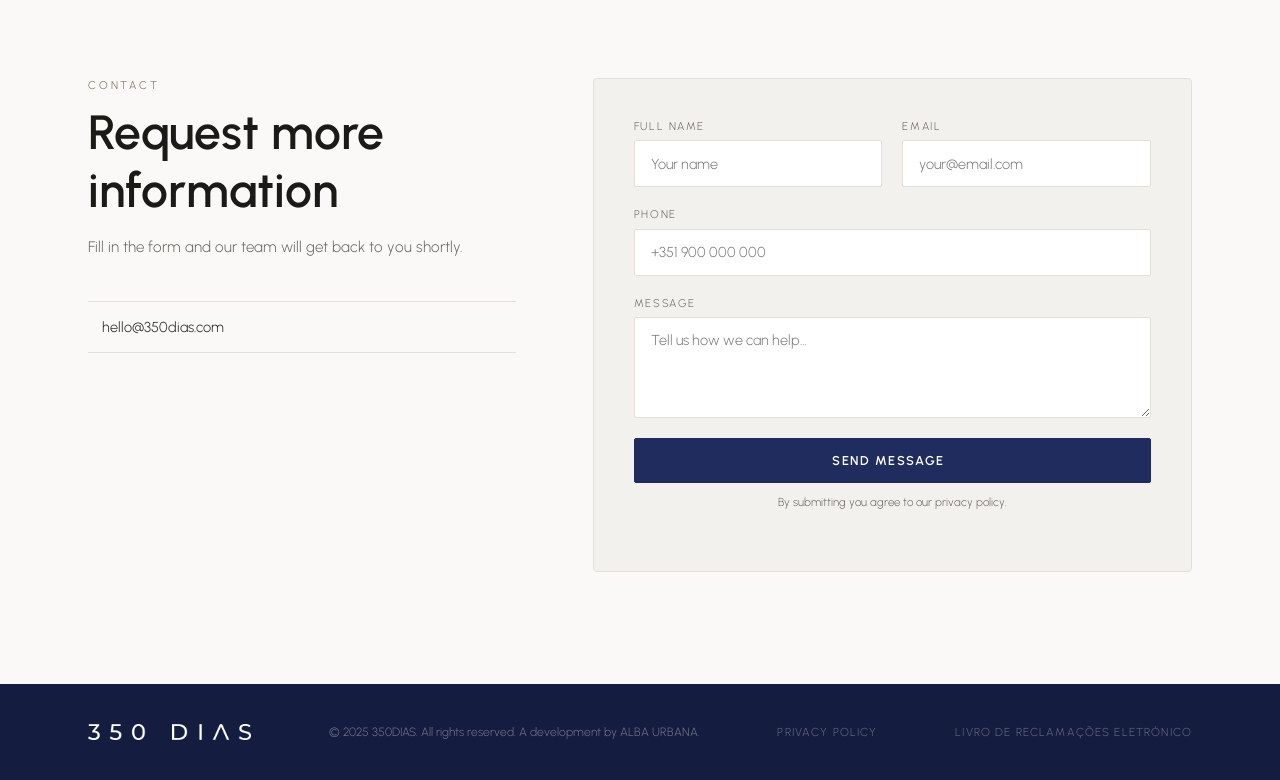
==== commit 4a0cfe34: "Reorder stats bar: Typologies, Apartments, Floors, Status" ====
--- a/index.html
+++ b/index.html
@@ -106,9 +106,9 @@
     <section class="stats">
       <div class="container">
         <div class="stats__grid">
+          <div class="stat"><span class="stat__value">T1–T3</span><span class="stat__label">Typologies</span></div>
+          <div class="stat"><span class="stat__value">6</span><span class="stat__label">Apartments</span></div>
           <div class="stat"><span class="stat__value">4</span><span class="stat__label">Floors</span></div>
-          <div class="stat"><span class="stat__value">6</span><span class="stat__label">Apartments</span></div>
-          <div class="stat"><span class="stat__value">T1–T3</span><span class="stat__label">Typologies</span></div>
           <div class="stat"><span class="stat__value">Underway</span><span class="stat__label">Status</span></div>
         </div>
       </div>
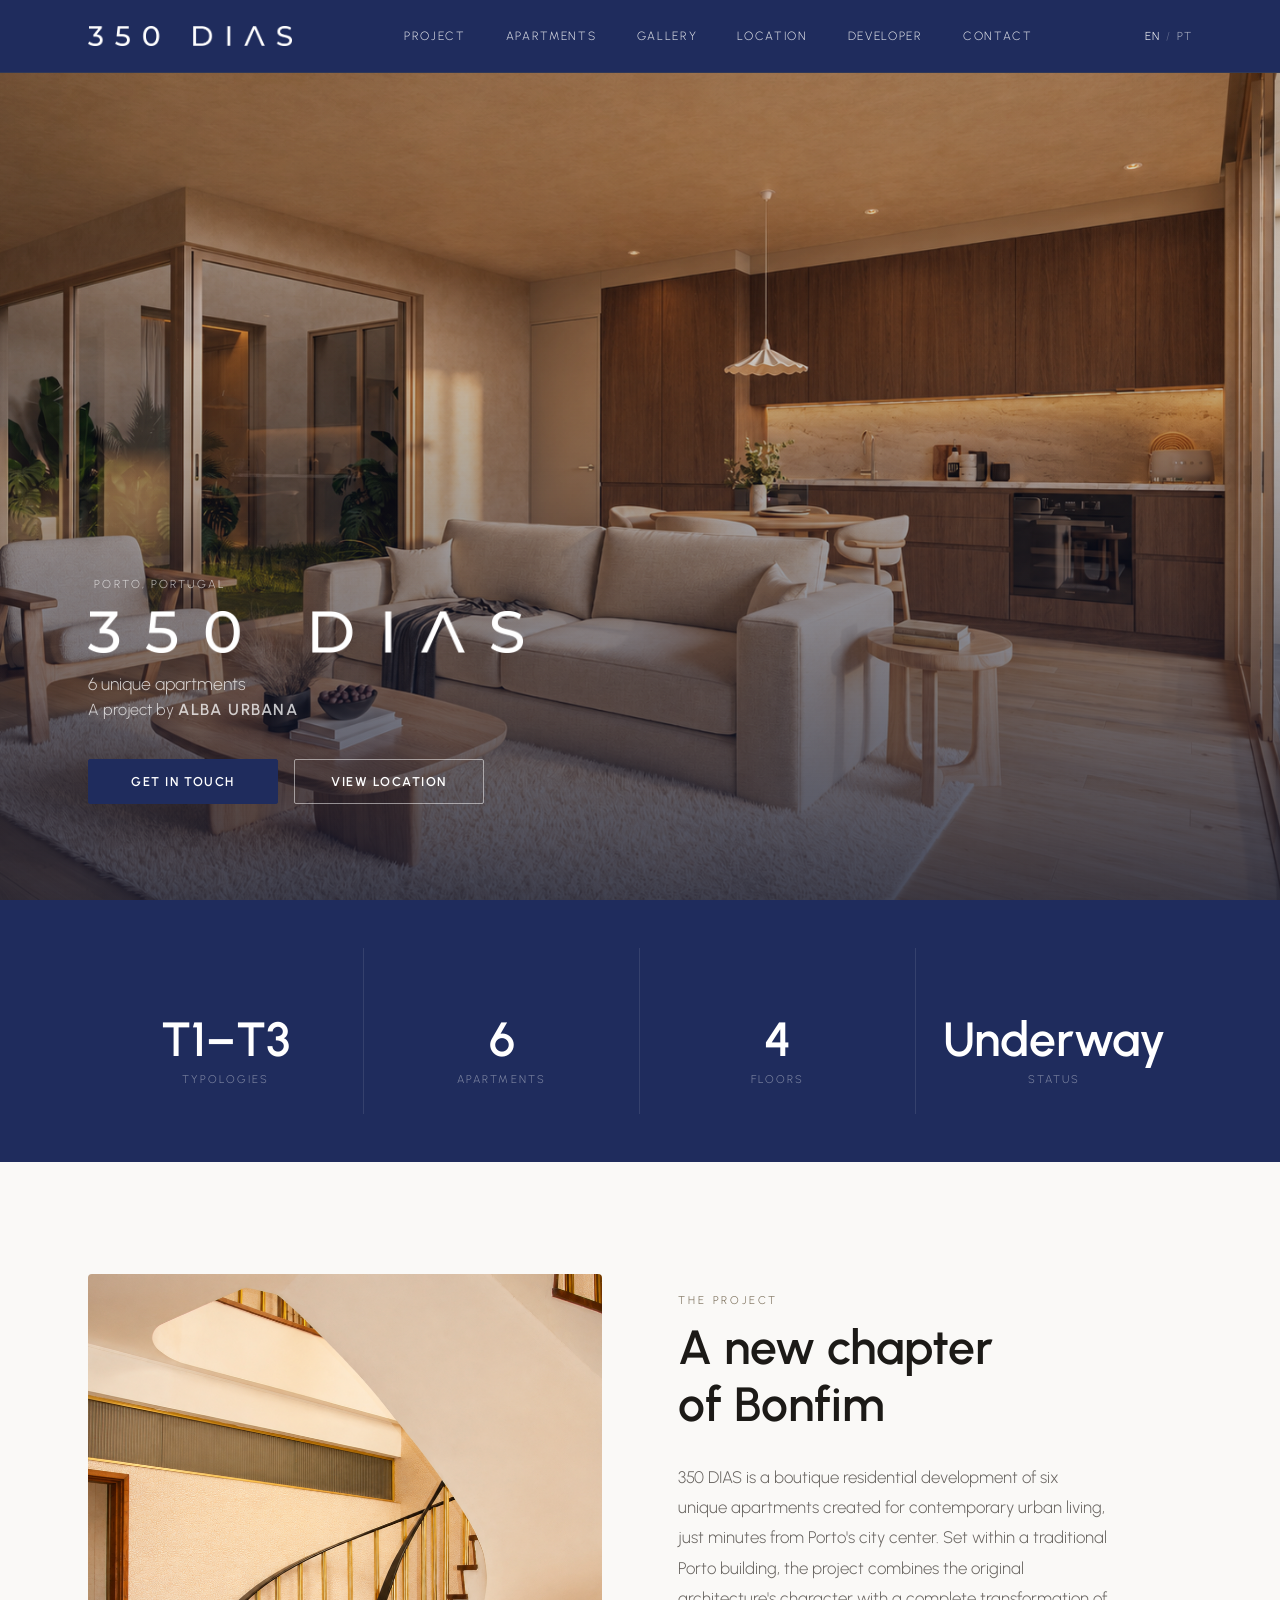
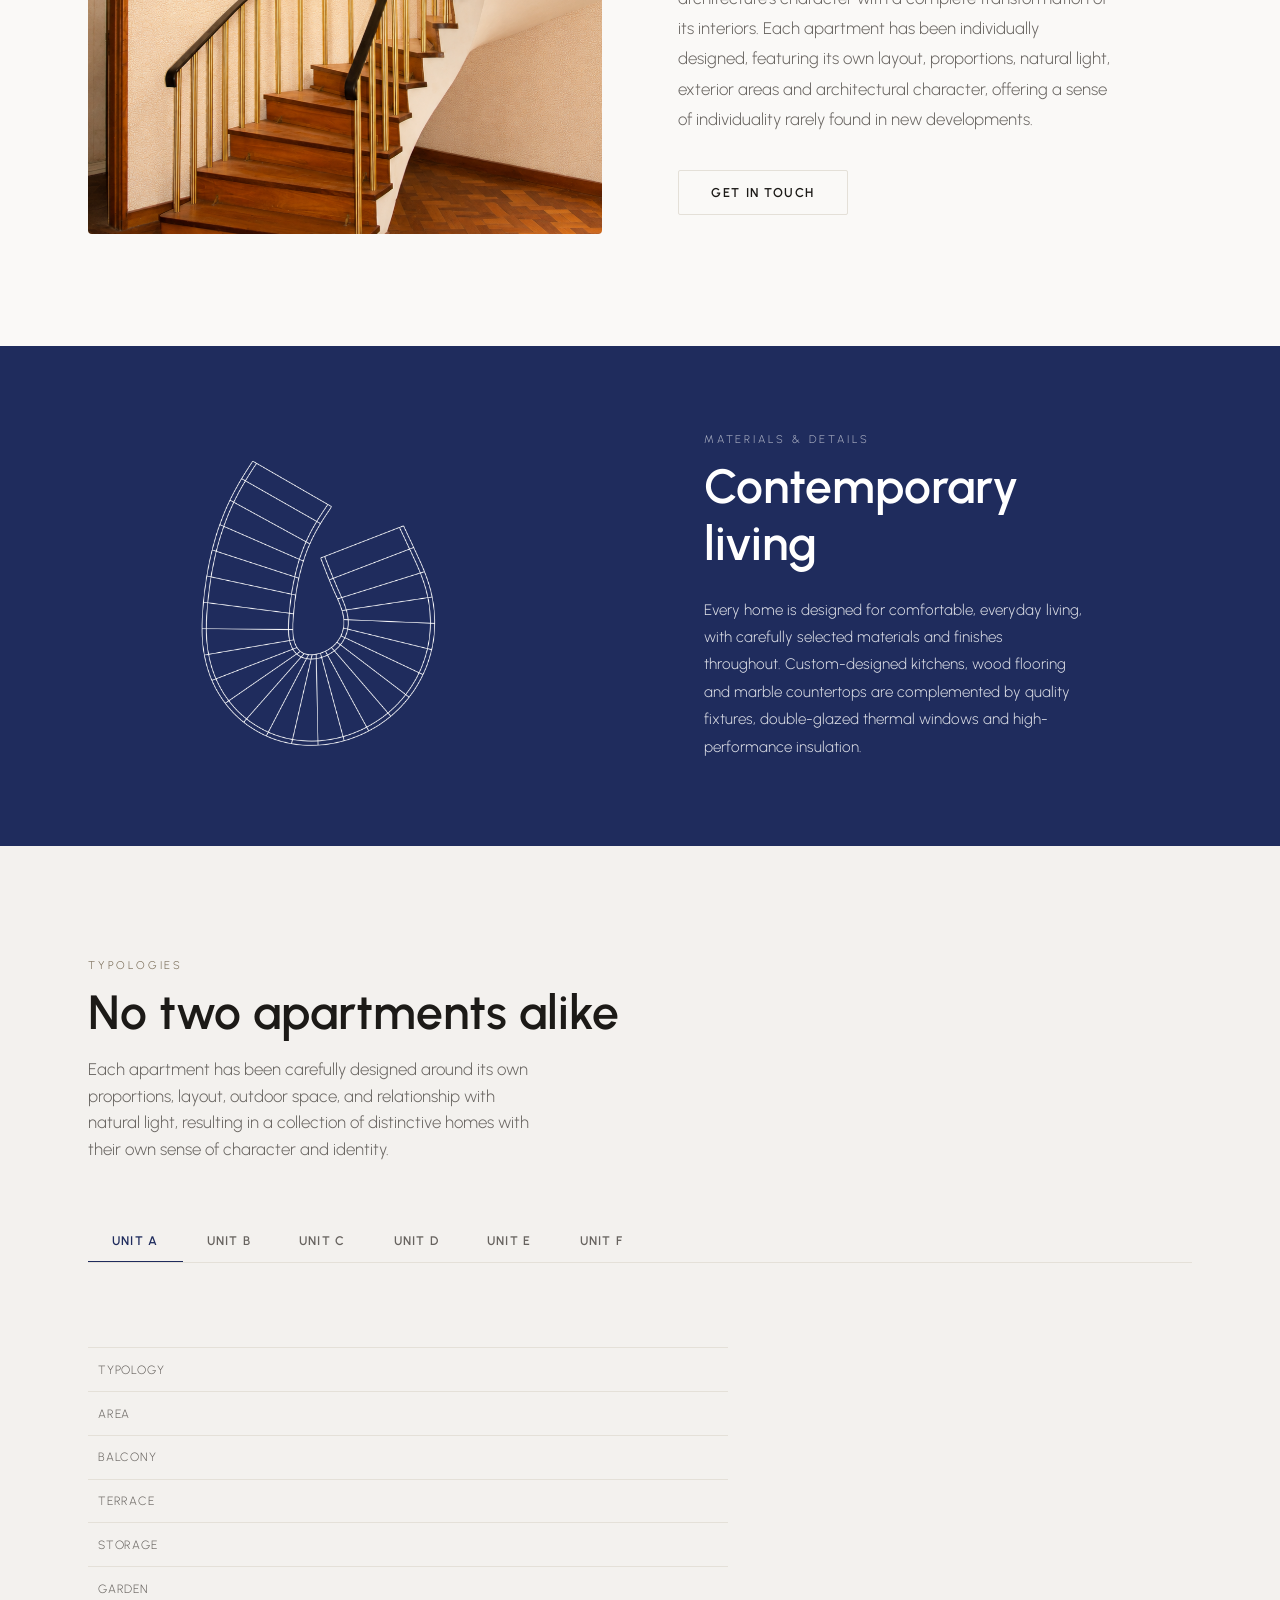
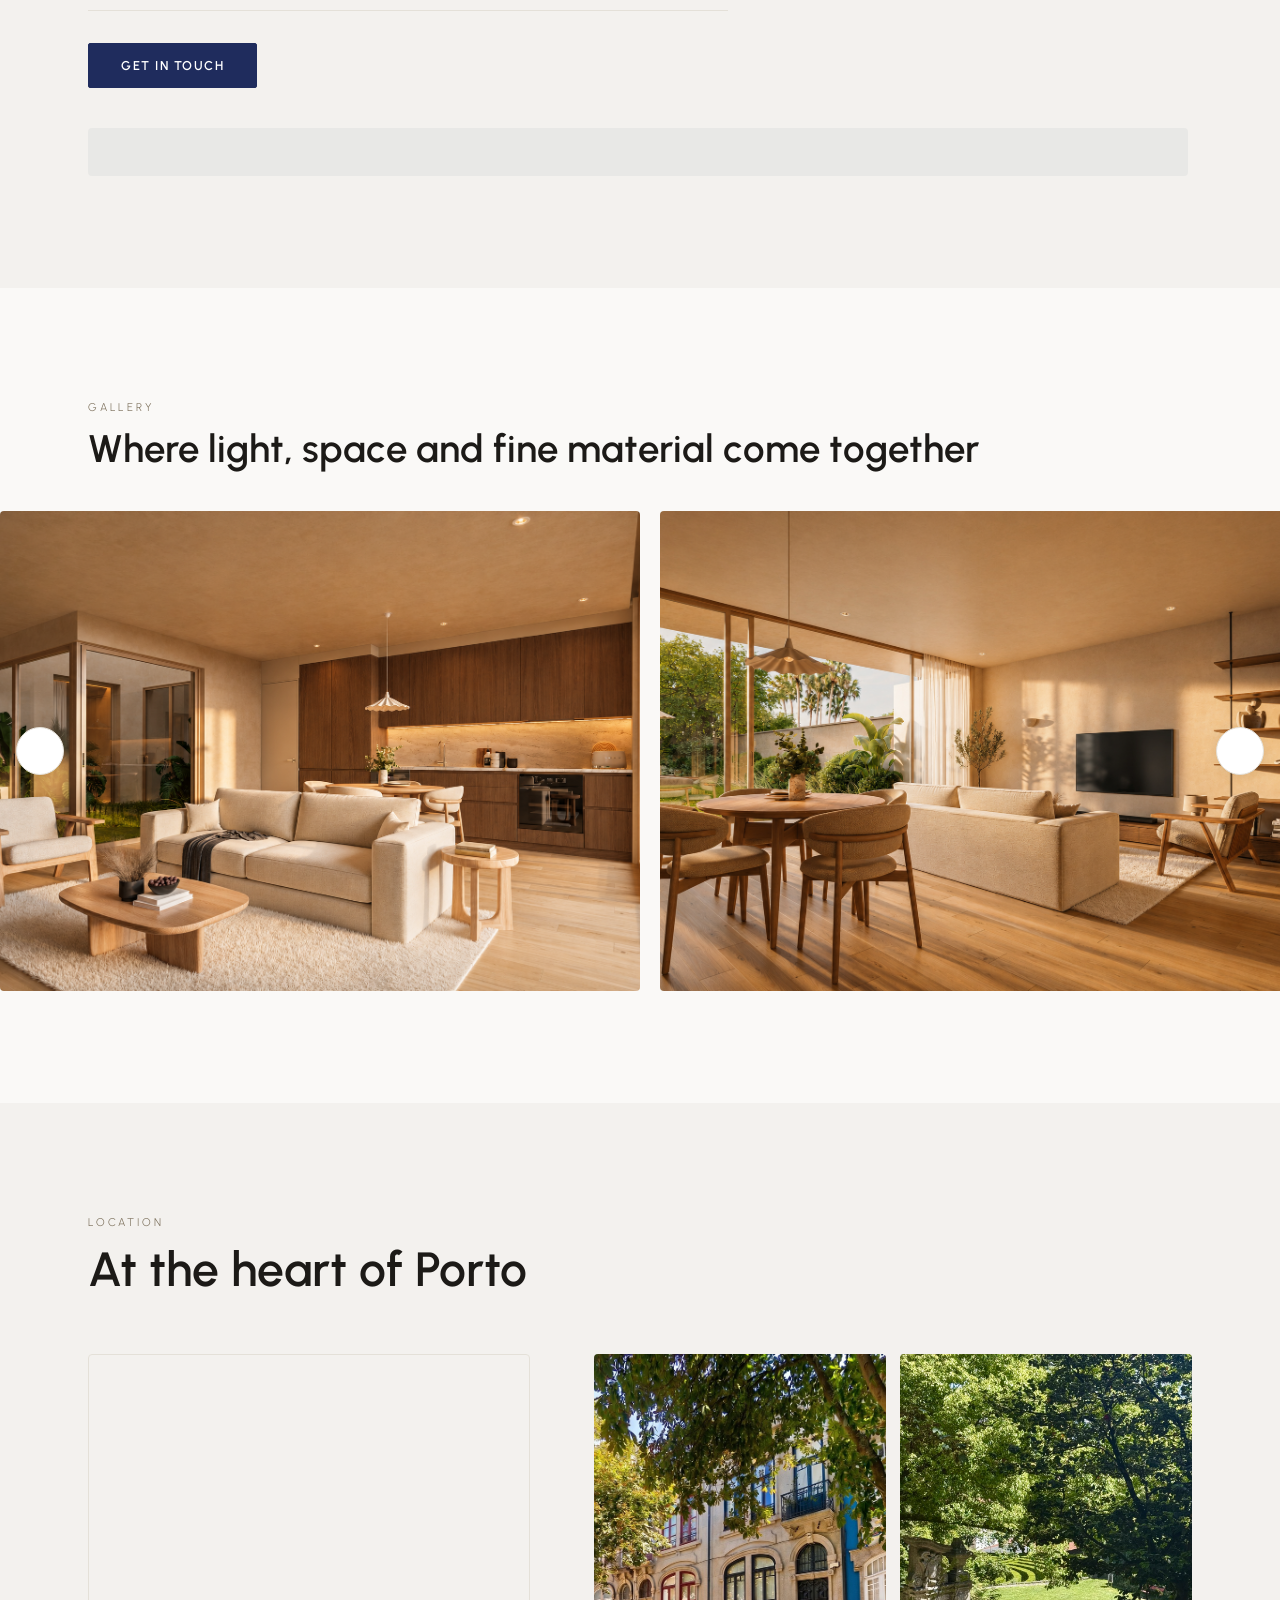
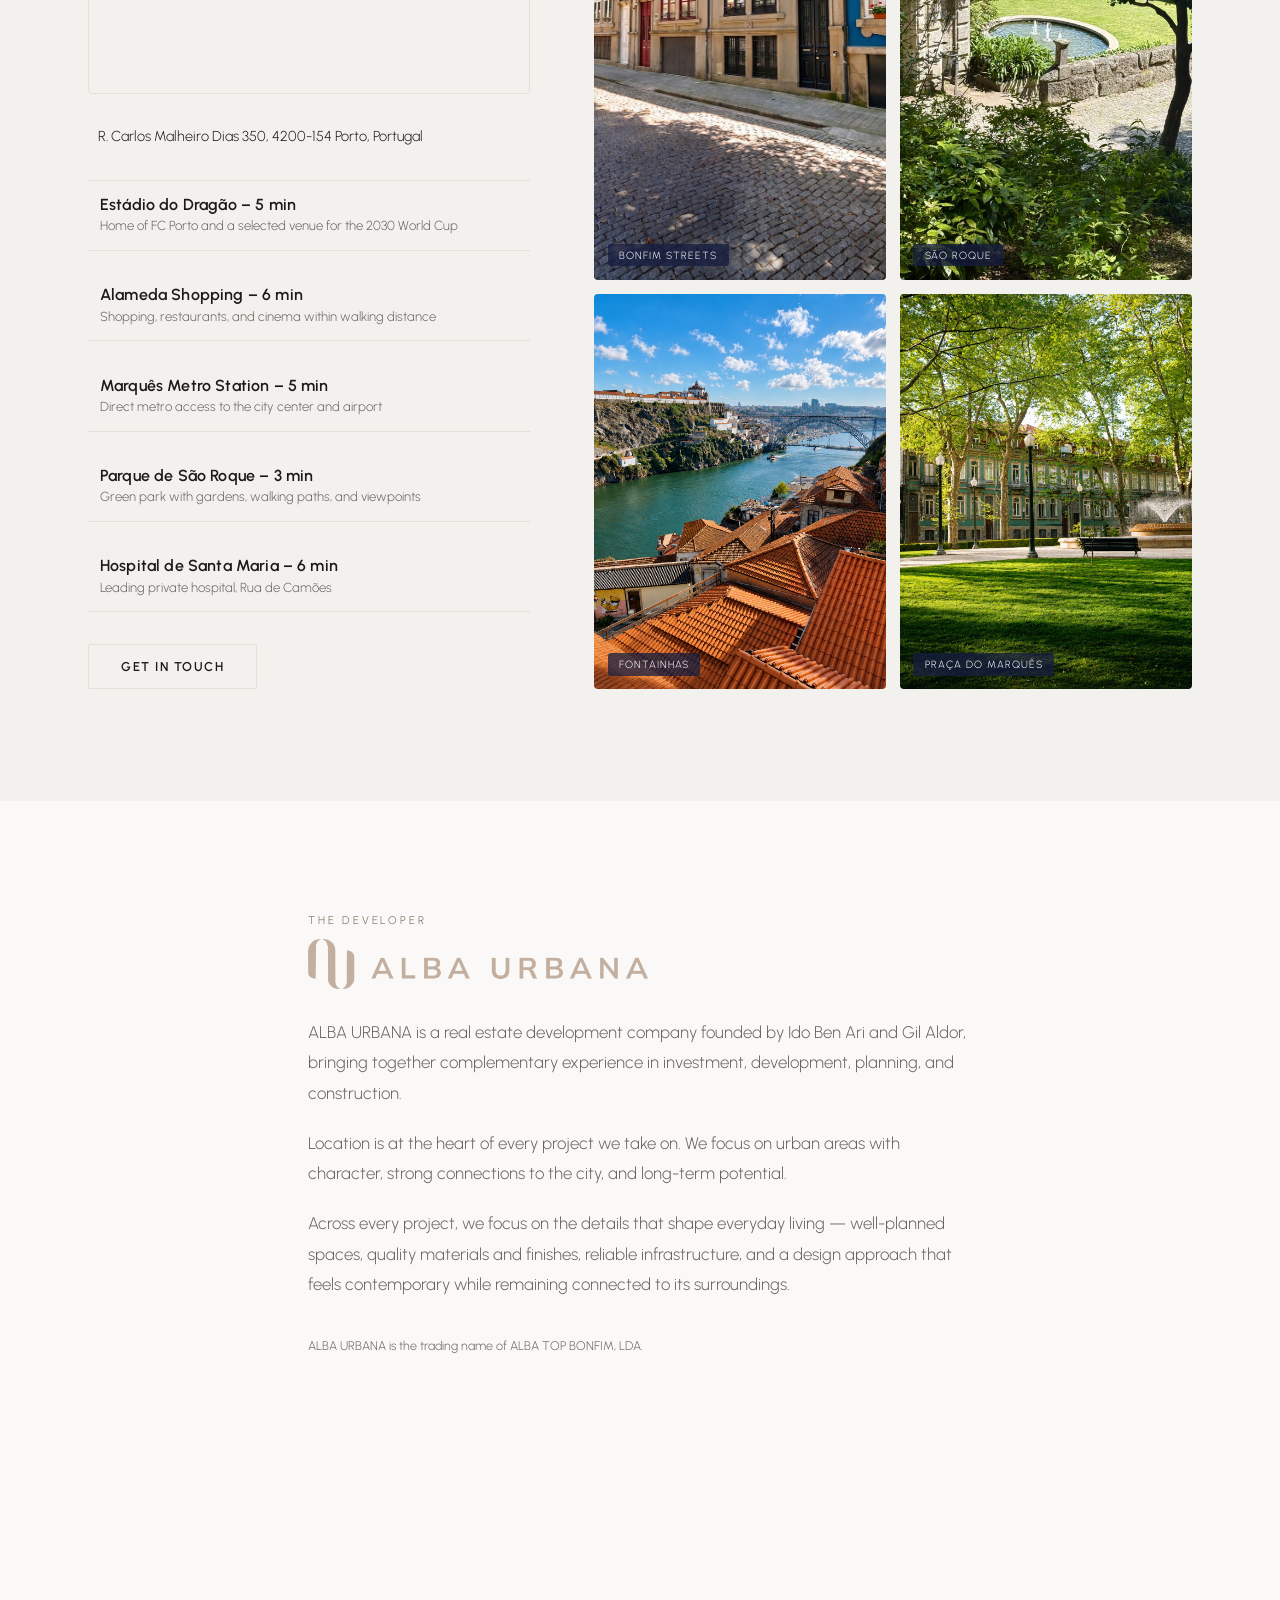
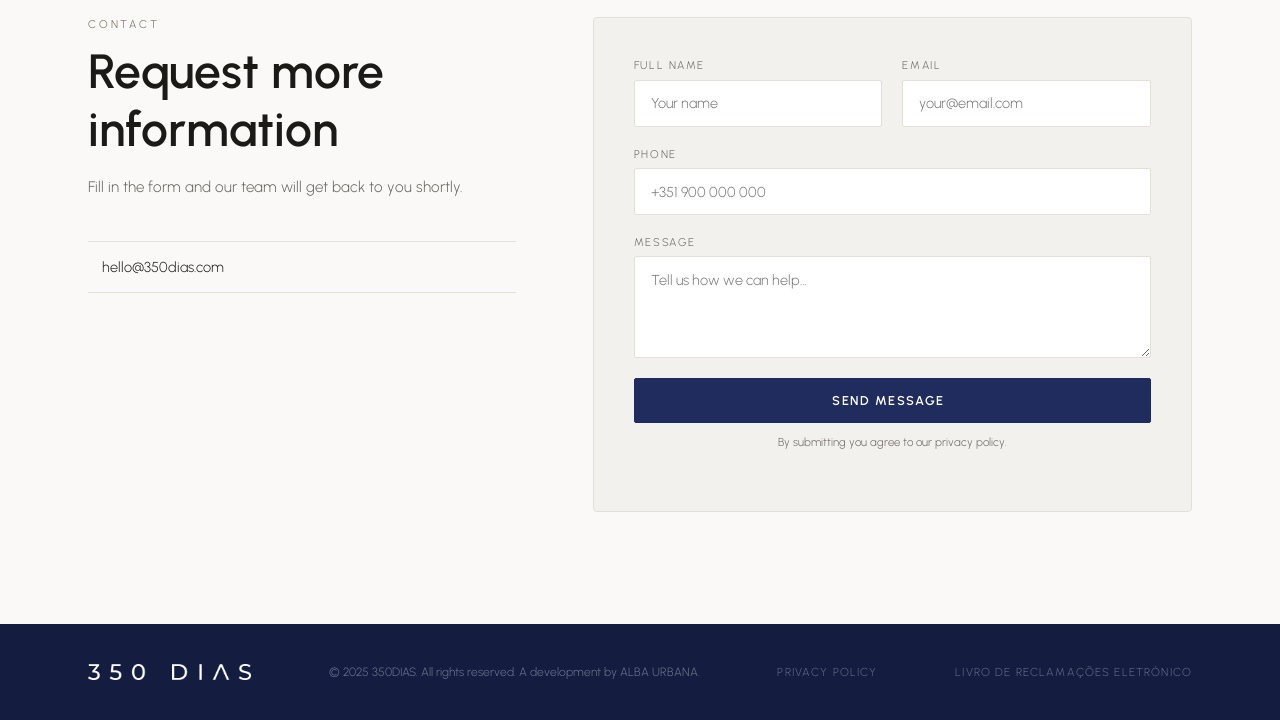
==== commit e8f58542: "Update Developer section copy with new company description" ====
--- a/index.html
+++ b/index.html
@@ -379,16 +379,14 @@
             planning, and construction.
           </p>
           <p>
-            Ido has been active in real estate for over a decade in Israel and France, and
-            manages a family-owned company that owns, develops, and manages properties across
-            Tel Aviv, Paris, and Toulouse. Gil brings a background in design and construction,
-            having previously owned a finishing and contracting business in Israel. Based in
-            Portugal for the past four years, he has led residential and hospitality projects
-            in central Porto.
+            Location is at the heart of every project we take on. We focus on urban areas
+            with character, strong connections to the city, and long-term potential.
           </p>
           <p>
-            Together, they focus on creating thoughtful urban projects that respect their
-            surroundings and are designed for the way people live today.
+            Across every project, we focus on the details that shape everyday living —
+            well-planned spaces, quality materials and finishes, reliable infrastructure, and
+            a design approach that feels contemporary while remaining connected to its
+            surroundings.
           </p>
           <p class="developers__legal-note" style="font-size:0.78rem;color:var(--color-muted);margin-top:1rem;">
             ALBA URBANA is the trading name of ALBA TOP BONFIM, LDA.
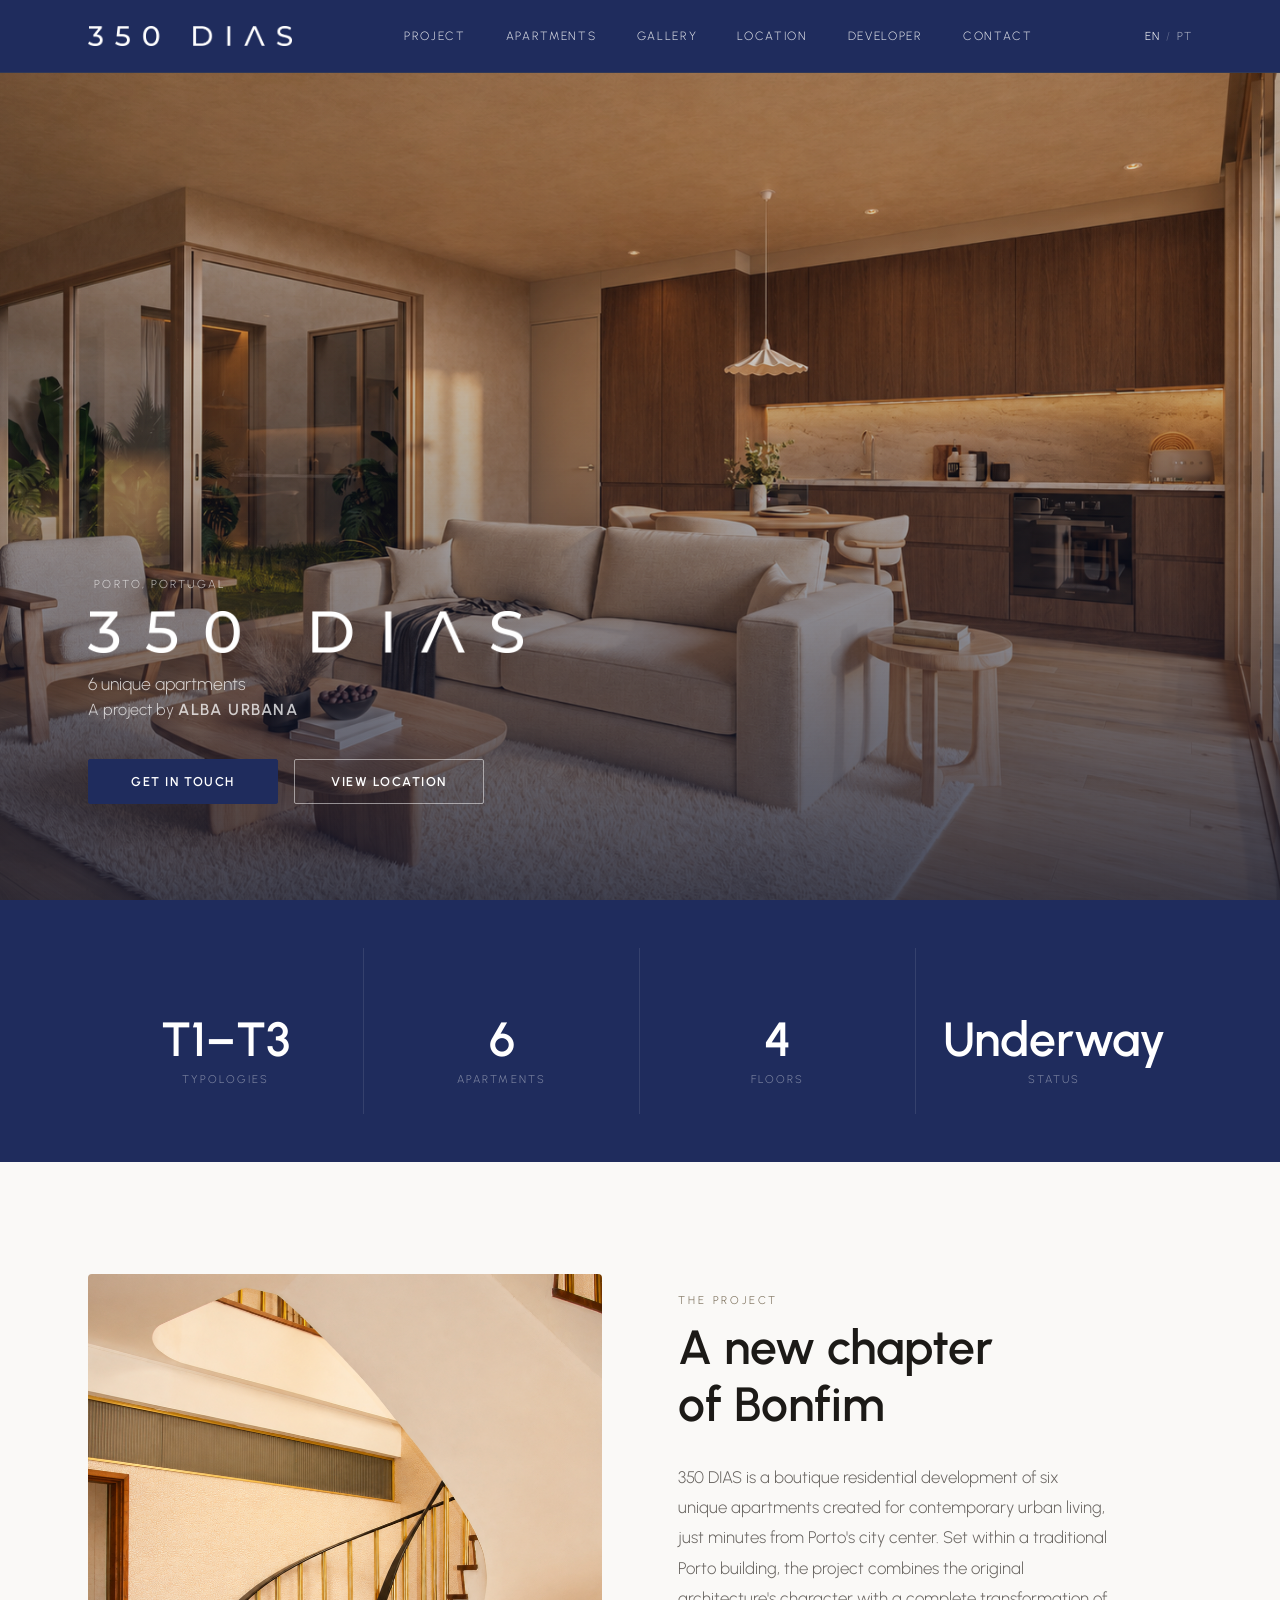
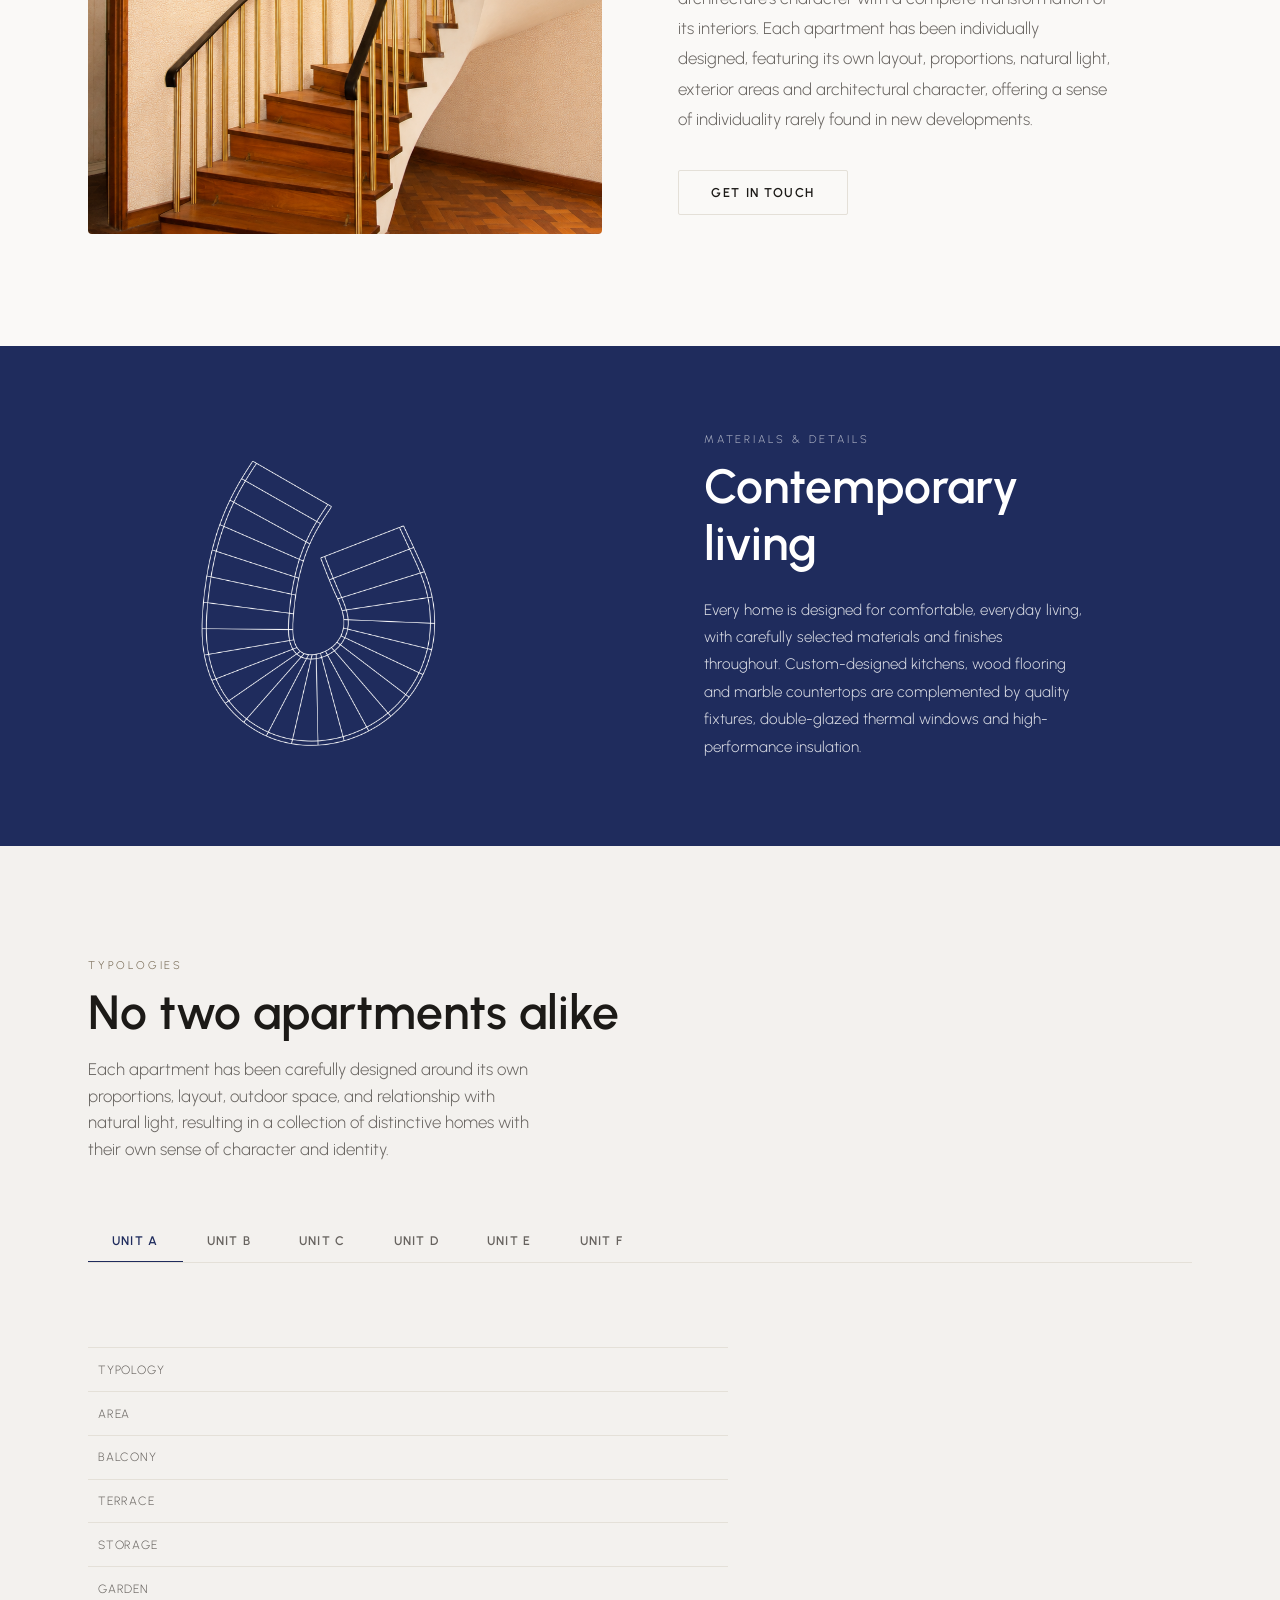
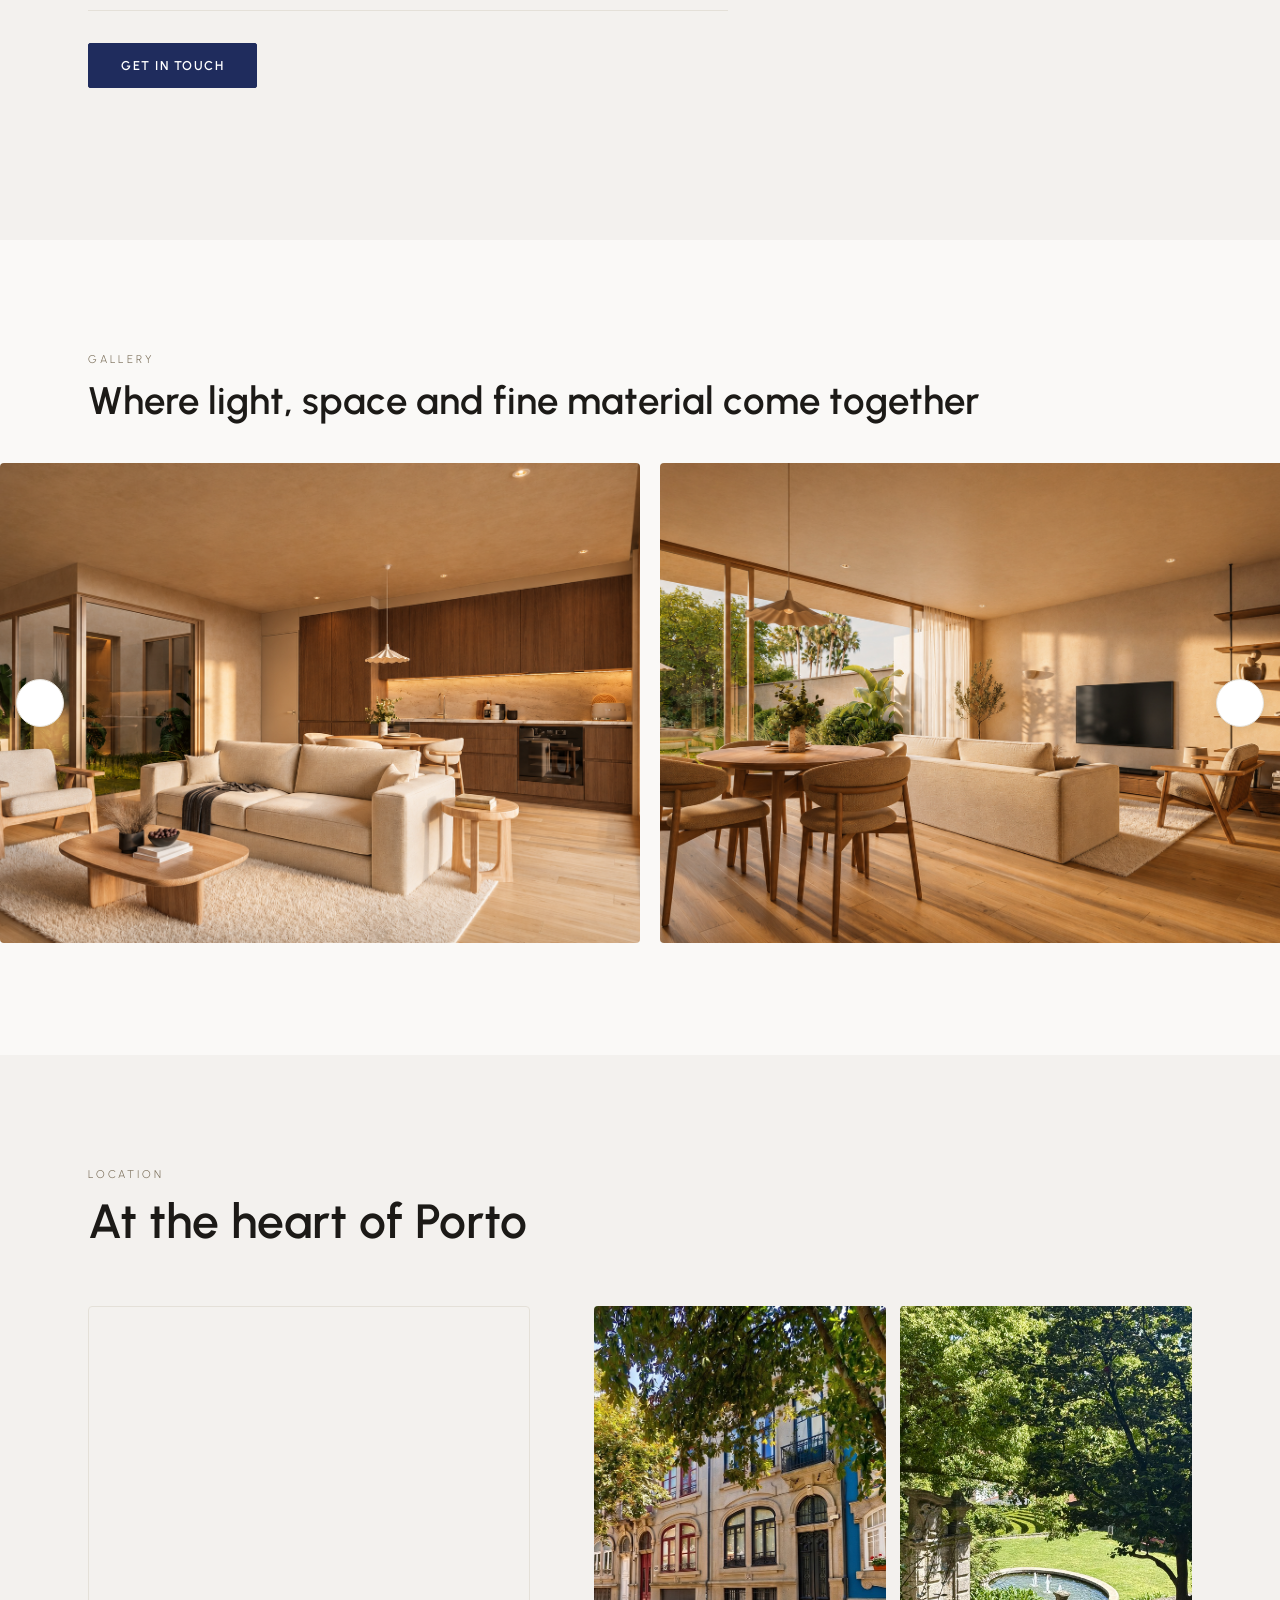
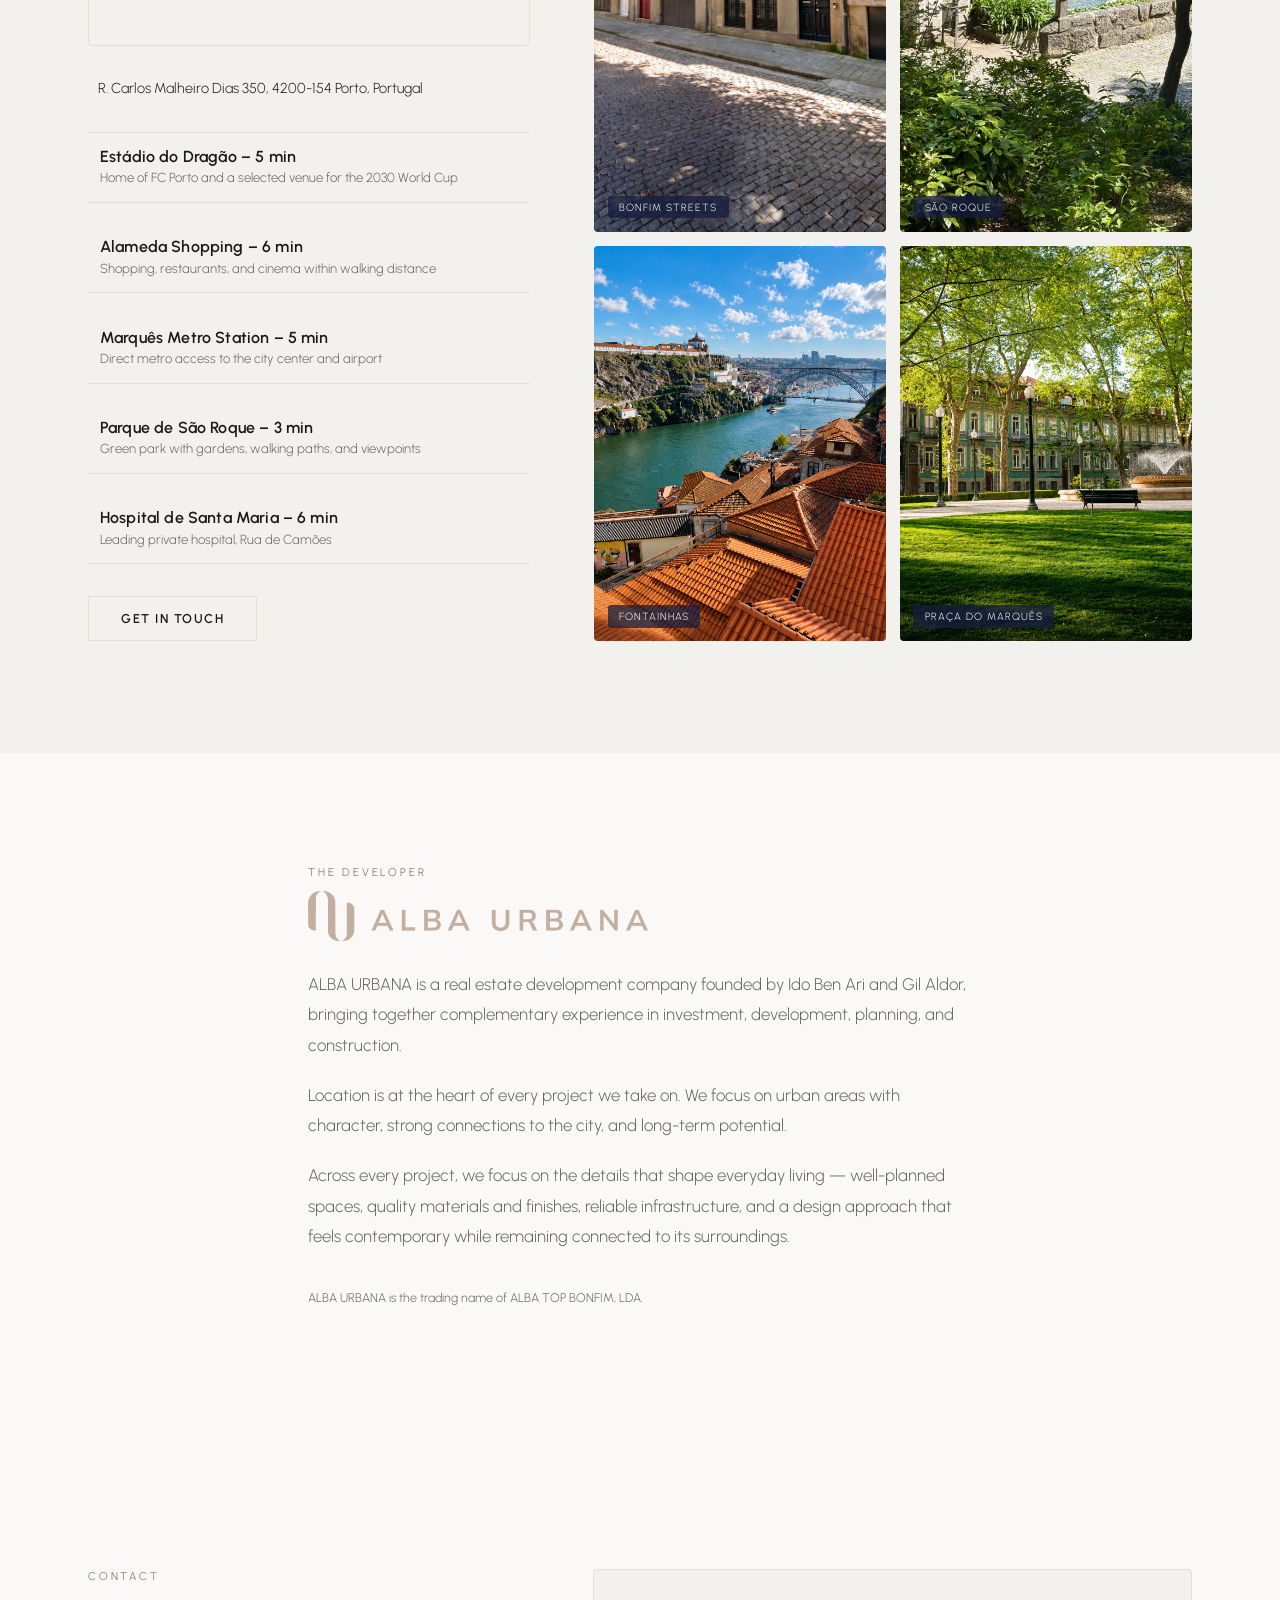
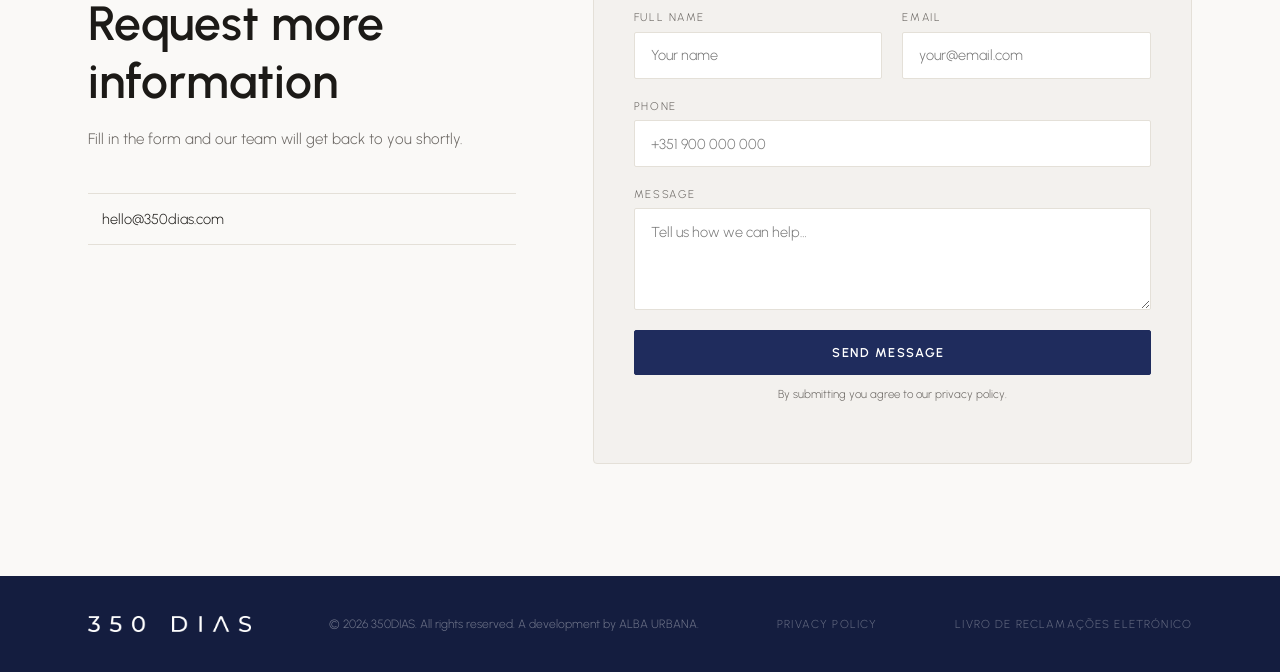
==== commit 13aac207: "Update copyright year to 2026 across all pages" ====
--- a/index.html
+++ b/index.html
@@ -442,7 +442,7 @@
   <footer class="footer">
     <div class="container footer__inner">
       <span class="footer__logo"><img src="images/350dias-logo-white.png" alt="350 DIAS" /></span>
-      <p class="footer__copy">© 2025 350DIAS. All rights reserved. A development by ALBA URBANA.</p>
+      <p class="footer__copy">© 2026 350DIAS. All rights reserved. A development by ALBA URBANA.</p>
       <a href="privacy-policy.html" class="footer__privacy">Privacy Policy</a>
       <a href="https://www.livroreclamacoes.pt/Inicio/" target="_blank" rel="noopener" class="footer__privacy">Livro de Reclamações Eletrónico</a>
     </div>
--- a/styles.css
+++ b/styles.css
@@ -374,9 +374,6 @@
 
 /* Unit image */
 .apt-image-wrap {
-  border-radius: 4px; overflow: hidden;
-  background: #e8e8e6;
-  padding: clamp(0.75rem, 2.5vw, 1.5rem);
   display: flex; flex-direction: column;
   justify-content: center; gap: clamp(1rem, 3vw, 1.75rem);
   max-width: 1100px; /* base width for the largest unit (fills the container); JS scales smaller units down proportionally */
